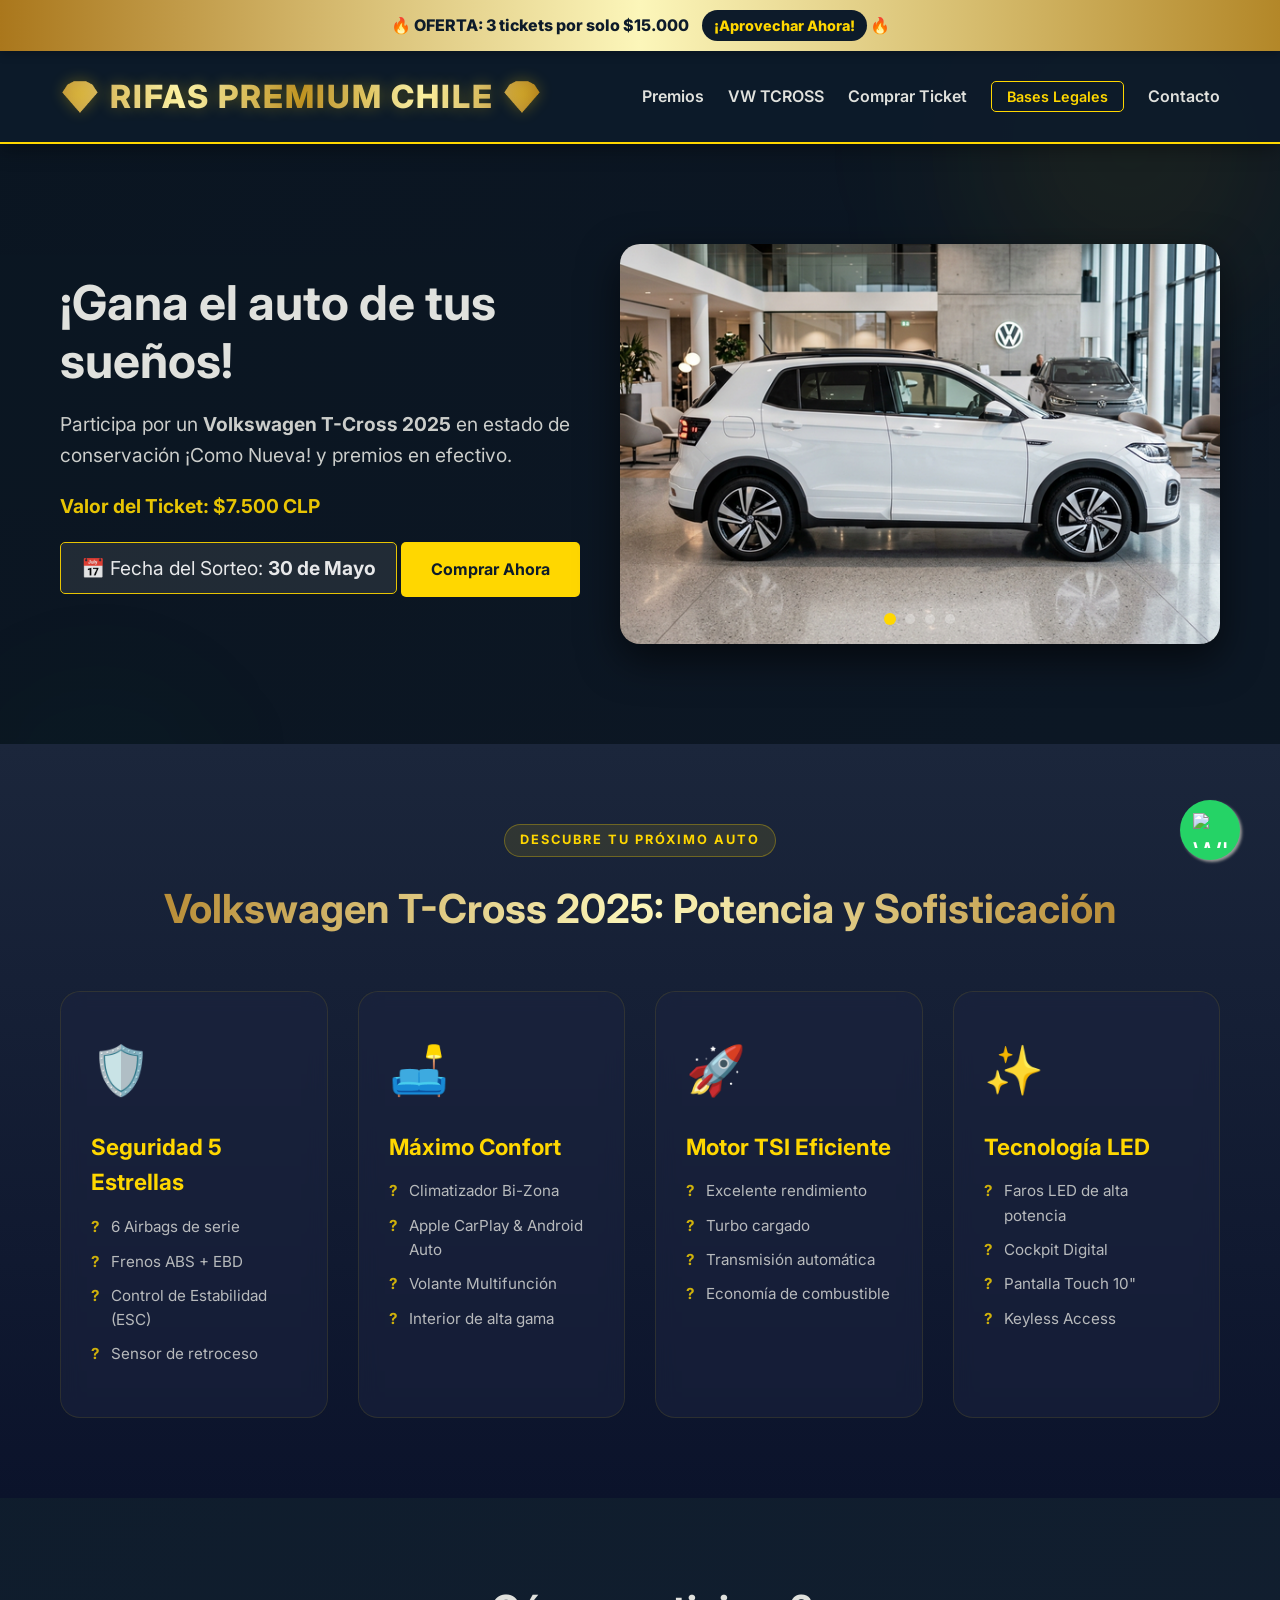
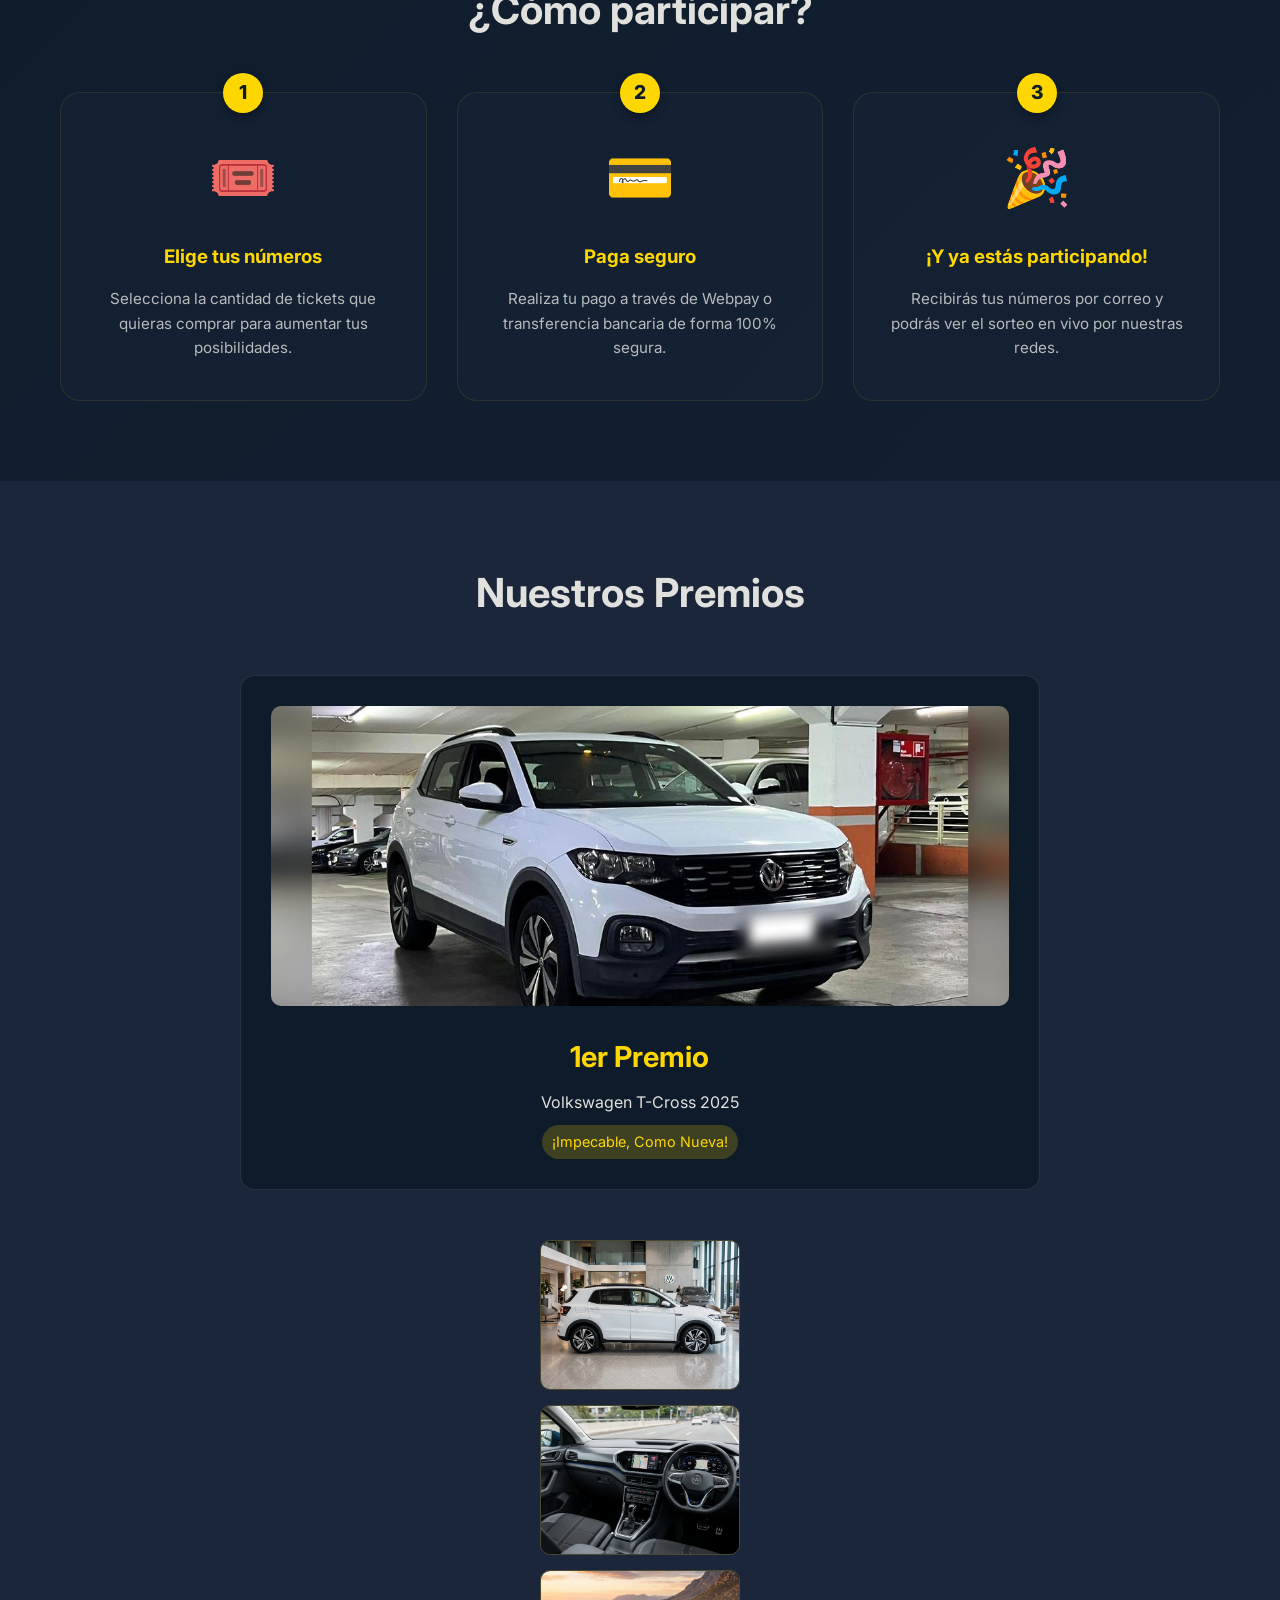
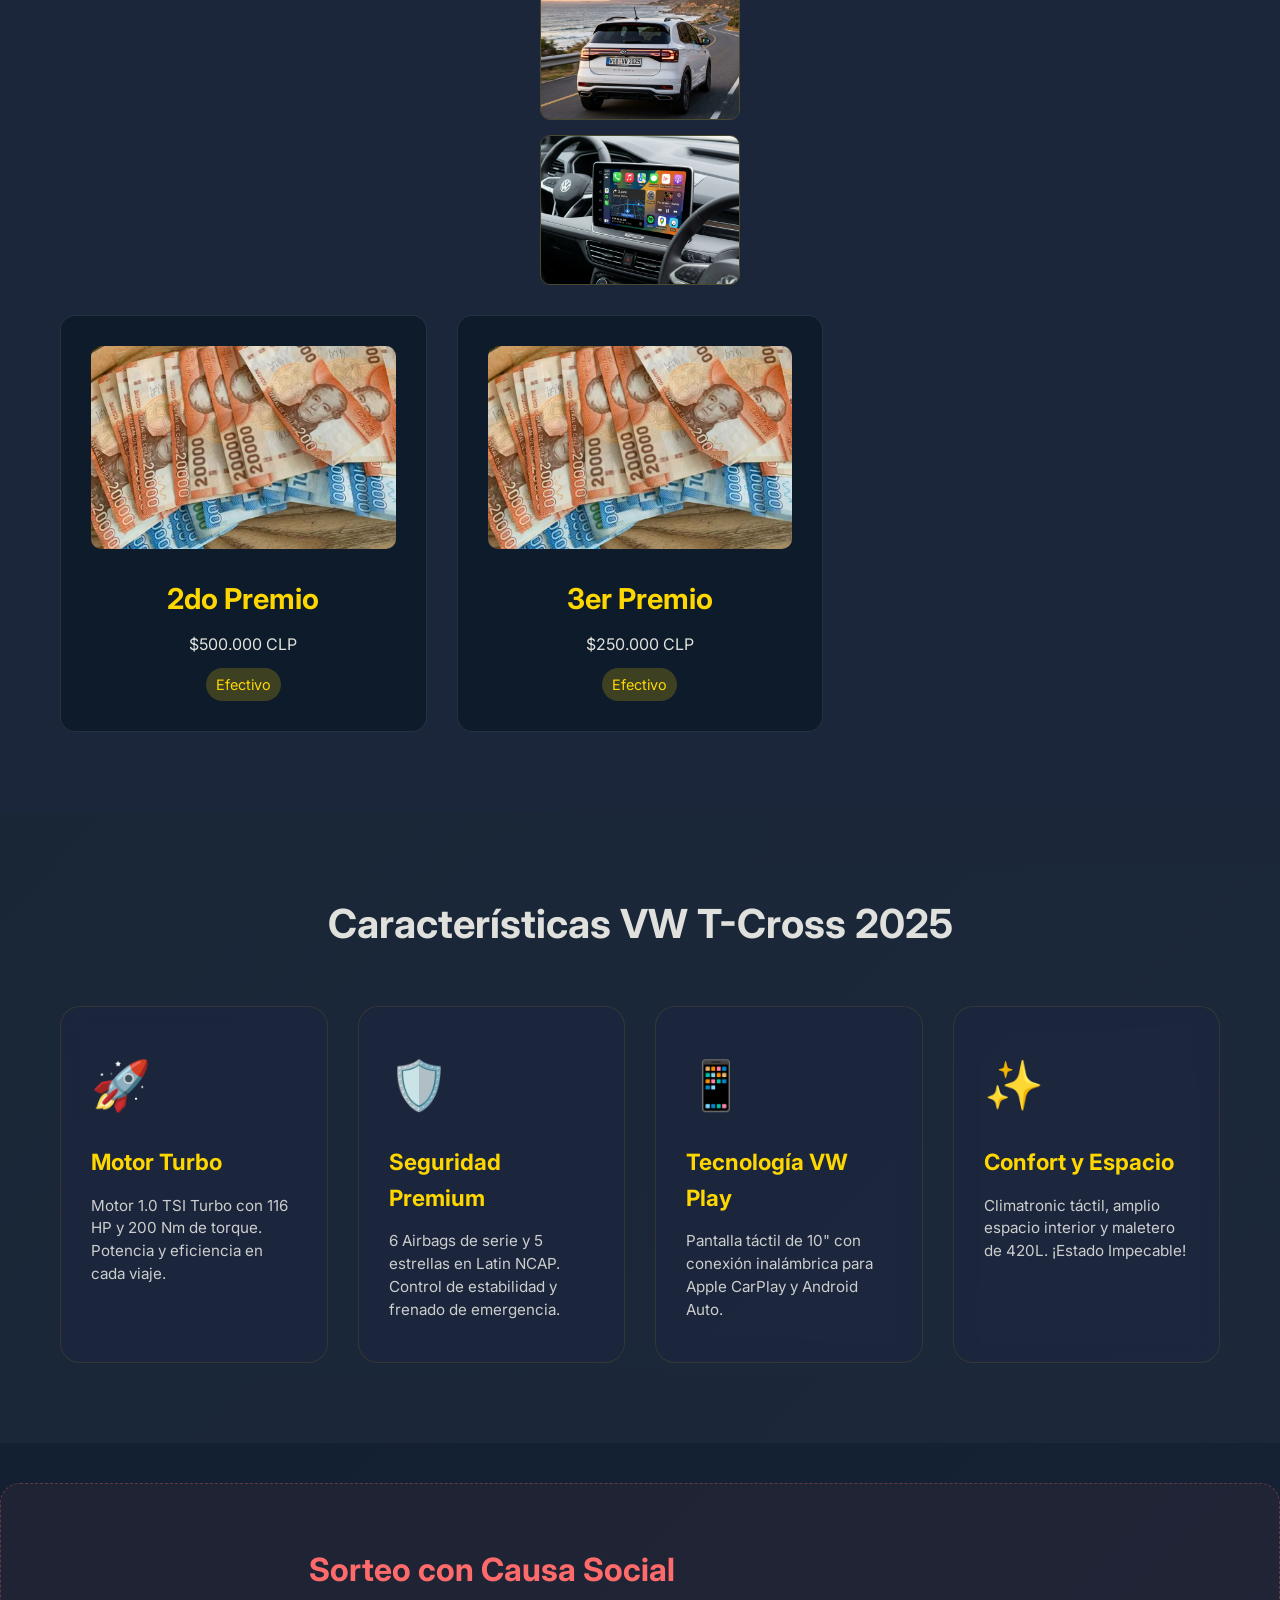
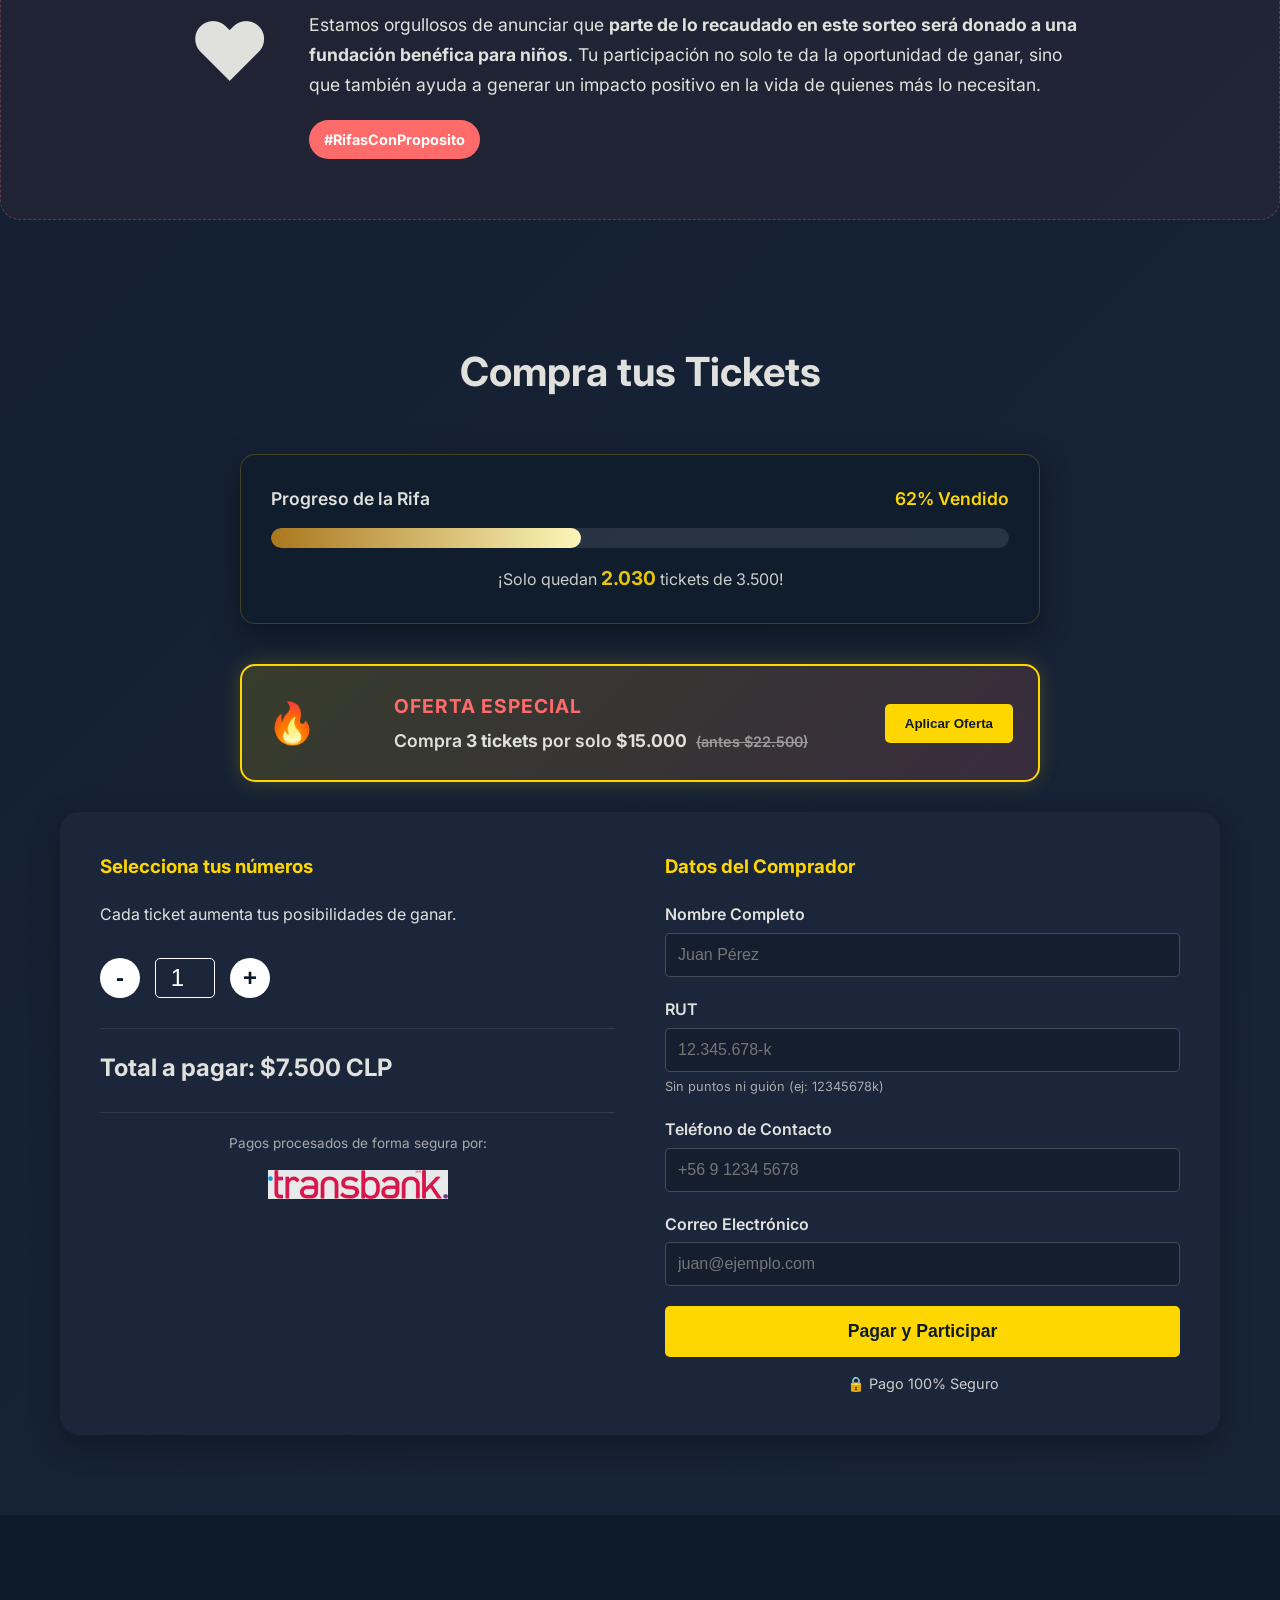
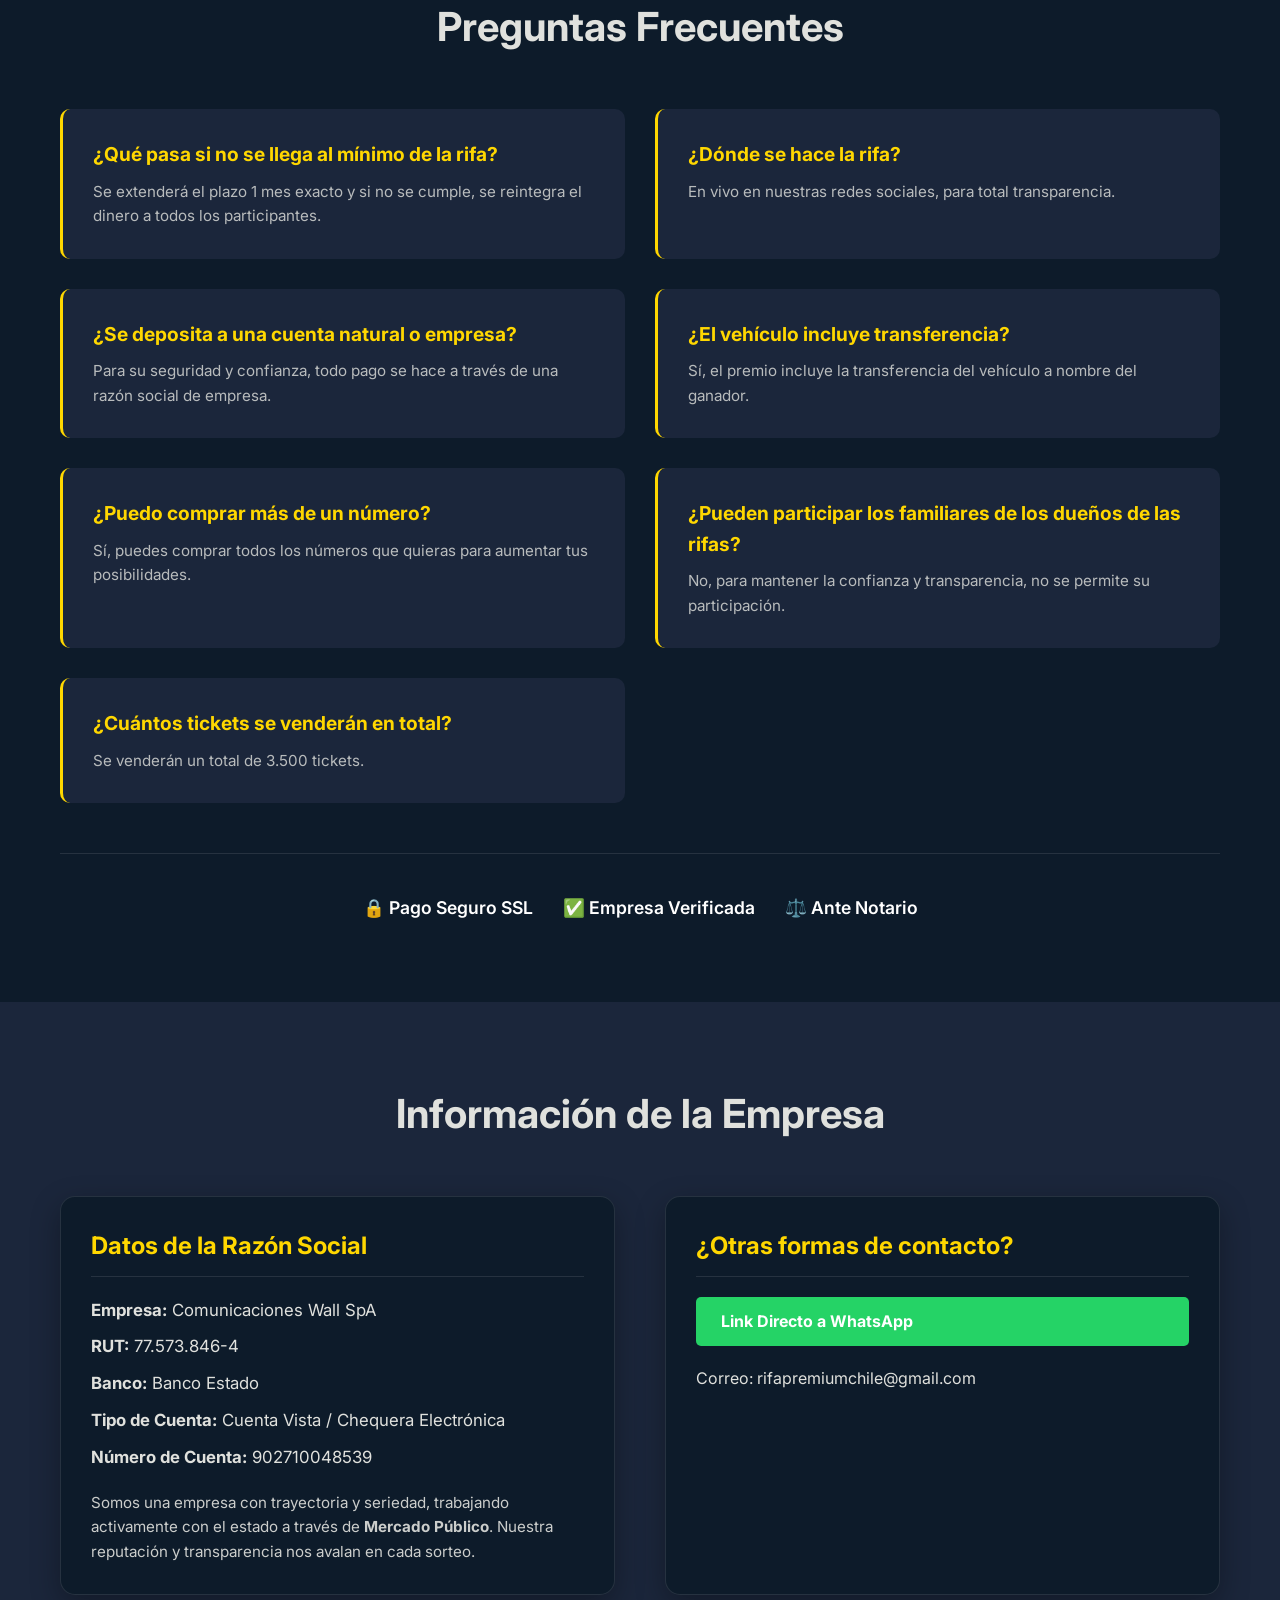
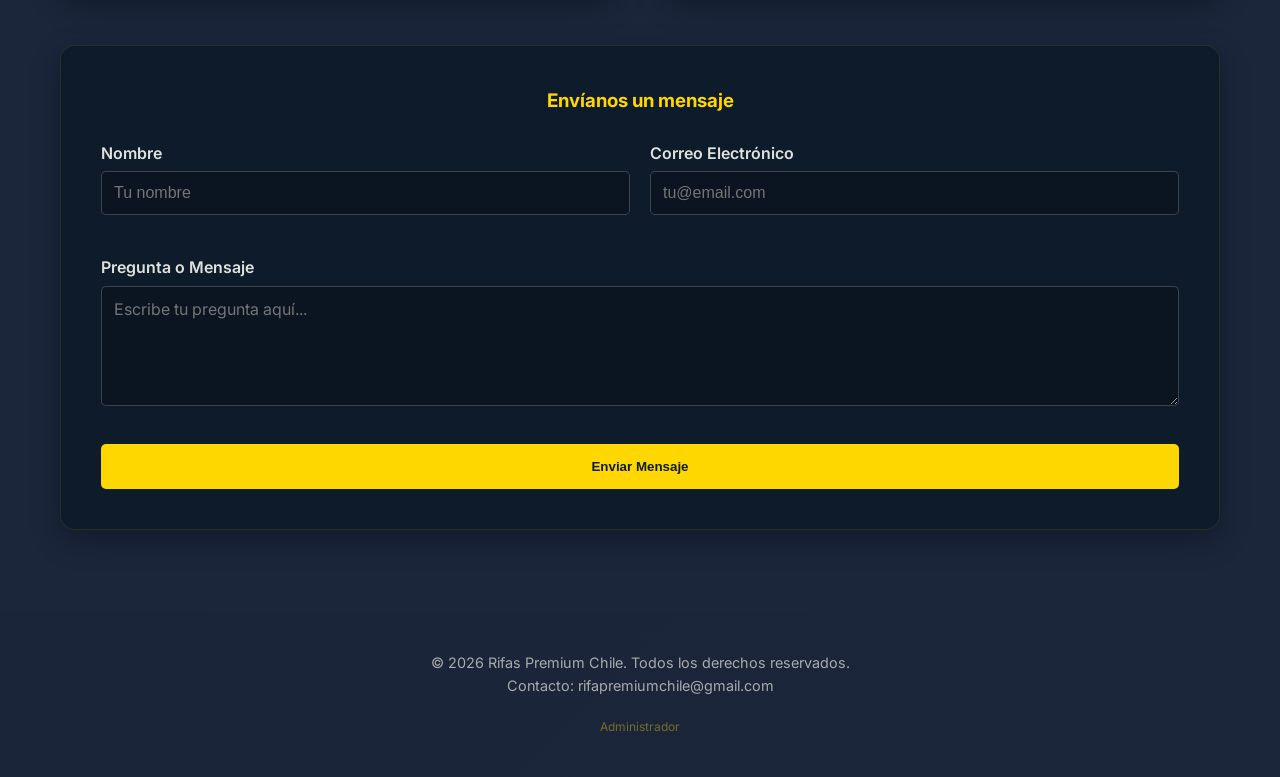
==== index.html @ efb30ccd "Initial commit: Raffle Site implementation" ====
<!DOCTYPE html>
<html lang="es">

<head>
    <meta charset="UTF-8">
    <meta name="viewport" content="width=device-width, initial-scale=1.0">
    <title>Gran Rifa de Lujo - Gana un VW T-Cross 2025</title>
    <link rel="stylesheet" href="styles.css?v=5">
    <link href="https://fonts.googleapis.com/css2?family=Inter:wght@400;600;700&display=swap" rel="stylesheet">
</head>

<body>
    <div class="top-promo-bar">
        <span>🔥 OFERTA: 3 tickets por solo $15.000 <a href="#comprar">¡Aprovechar Ahora!</a> 🔥</span>
    </div>

    <header>
        <div class="container">
            <h1 class="premium-title">💎 RIFAS PREMIUM CHILE 💎</h1>
            <nav>
                <a href="#premios">Premios</a>
                <a href="#tcross-detalle">VW TCROSS</a>
                <a href="#comprar">Comprar Ticket</a>
                <a href="bases_legales.html" class="btn-outline-small" target="_blank">Bases Legales</a>
                <a href="#contacto">Contacto</a>
            </nav>
        </div>
    </header>

    <main>
        <section class="hero">
            <div class="container hero-content">
                <div class="hero-text">
                    <h2>¡Gana el auto de tus sueños!</h2>
                    <p>Participa por un <strong>Volkswagen T-Cross 2025</strong> en estado de conservación ¡Como Nueva!
                        y premios en efectivo.
                    </p>
                    <p class="price-tag">Valor del Ticket: $7.500 CLP</p>
                    <p class="draw-date">📅 Fecha del Sorteo: <strong>30 de Mayo</strong></p>
                    <a href="#comprar" class="btn-primary">Comprar Ahora</a>
                </div>
                <div class="hero-slider">
                    <div class="slider-container" id="hero-slider-content">
                        <img src="images/tcross_side.jpg" alt="VW T-Cross Side" class="slide active">
                        <img src="images/tcross_interior.jpg" alt="VW T-Cross Interior" class="slide">
                        <img src="images/tcross_back.jpg" alt="VW T-Cross Rear" class="slide">
                        <img src="images/tcross_tech.jpg" alt="VW T-Cross Tech" class="slide">
                    </div>
                    <div class="slider-dots" id="slider-dots">
                        <span class="dot active"></span>
                        <span class="dot"></span>
                        <span class="dot"></span>
                        <span class="dot"></span>
                    </div>
                </div>
            </div>
        </section>

        <section id="tcross-detalle" class="tcross-detailed-features">
            <div class="container">
                <div class="section-badge">DESCUBRE TU PRÓXIMO AUTO</div>
                <h2>Volkswagen T-Cross 2025: Potencia y Sofisticación</h2>
                <div class="features-detailed-grid">
                    <div class="feature-detail-card">
                        <div class="card-icon">🛡️</div>
                        <h3>Seguridad 5 Estrellas</h3>
                        <ul>
                            <li>6 Airbags de serie</li>
                            <li>Frenos ABS + EBD</li>
                            <li>Control de Estabilidad (ESC)</li>
                            <li>Sensor de retroceso</li>
                        </ul>
                    </div>
                    <div class="feature-detail-card">
                        <div class="card-icon">🛋️</div>
                        <h3>Máximo Confort</h3>
                        <ul>
                            <li>Climatizador Bi-Zona</li>
                            <li>Apple CarPlay & Android Auto</li>
                            <li>Volante Multifunción</li>
                            <li>Interior de alta gama</li>
                        </ul>
                    </div>
                    <div class="feature-detail-card">
                        <div class="card-icon">🚀</div>
                        <h3>Motor TSI Eficiente</h3>
                        <ul>
                            <li>Excelente rendimiento</li>
                            <li>Turbo cargado</li>
                            <li>Transmisión automática</li>
                            <li>Economía de combustible</li>
                        </ul>
                    </div>
                    <div class="feature-detail-card">
                        <div class="card-icon">✨</div>
                        <h3>Tecnología LED</h3>
                        <ul>
                            <li>Faros LED de alta potencia</li>
                            <li>Cockpit Digital</li>
                            <li>Pantalla Touch 10"</li>
                            <li>Keyless Access</li>
                        </ul>
                    </div>
                </div>
            </div>
        </section>

        <section id="como-funciona" class="how-it-works">
            <div class="container">
                <h2>¿Cómo participar?</h2>
                <div class="steps-grid">
                    <div class="step-card">
                        <div class="step-number">1</div>
                        <div class="step-icon">🎟️</div>
                        <h3>Elige tus números</h3>
                        <p>Selecciona la cantidad de tickets que quieras comprar para aumentar tus posibilidades.</p>
                    </div>
                    <div class="step-card">
                        <div class="step-number">2</div>
                        <div class="step-icon">💳</div>
                        <h3>Paga seguro</h3>
                        <p>Realiza tu pago a través de Webpay o transferencia bancaria de forma 100% segura.</p>
                    </div>
                    <div class="step-card">
                        <div class="step-number">3</div>
                        <div class="step-icon">🎉</div>
                        <h3>¡Y ya estás participando!</h3>
                        <p>Recibirás tus números por correo y podrás ver el sorteo en vivo por nuestras redes.</p>
                    </div>
                </div>
            </div>
        </section>

        <section id="premios" class="prizes">
            <div class="container">
                <h2>Nuestros Premios</h2>
                <div class="prizes-grid">
                    <div class="prize-card main-prize">
                        <img src="images/premio_principal.jpg" alt="Primer Premio VW T-Cross">
                        <h3>1er Premio</h3>
                        <p>Volkswagen T-Cross 2025</p>
                        <span class="badge">¡Impecable, Como Nueva!</span>
                    </div>
                    <div class="prize-gallery-container main-prize">
                        <div class="prize-gallery">
                            <img src="images/tcross_side.jpg" alt="VW T-Cross Lateral">
                            <img src="images/tcross_interior.jpg" alt="VW T-Cross Interior">
                            <img src="images/tcross_back.jpg" alt="VW T-Cross Trasera">
                            <img src="images/tcross_tech.jpg" alt="VW T-Cross Tecnología">
                        </div>
                    </div>
                    <div class="prize-card">
                        <img src="images/plata.jpg" alt="Segundo Premio Dinero">
                        <h3>2do Premio</h3>
                        <p>$500.000 CLP</p>
                        <span class="badge">Efectivo</span>
                    </div>
                    <div class="prize-card">
                        <img src="images/plata.jpg" alt="Tercer Premio Dinero">
                        <h3>3er Premio</h3>
                        <p>$250.000 CLP</p>
                        <span class="badge">Efectivo</span>
                    </div>
                </div>
            </div>
        </section>

        <section id="caracteristicas" class="features-details">
            <div class="container">
                <h2>Características VW T-Cross 2025</h2>
                <div class="features-detailed-grid">
                    <div class="feature-detail-card">
                        <span class="feature-icon">🚀</span>
                        <h3>Motor Turbo</h3>
                        <p>Motor 1.0 TSI Turbo con 116 HP y 200 Nm de torque. Potencia y eficiencia en cada viaje.</p>
                    </div>
                    <div class="feature-detail-card">
                        <span class="feature-icon">🛡️</span>
                        <h3>Seguridad Premium</h3>
                        <p>6 Airbags de serie y 5 estrellas en Latin NCAP. Control de estabilidad y frenado de
                            emergencia.</p>
                    </div>
                    <div class="feature-detail-card">
                        <span class="feature-icon">📱</span>
                        <h3>Tecnología VW Play</h3>
                        <p>Pantalla táctil de 10" con conexión inalámbrica para Apple CarPlay y Android Auto.</p>
                    </div>
                    <div class="feature-detail-card">
                        <span class="feature-icon">✨</span>
                        <h3>Confort y Espacio</h3>
                        <p>Climatronic táctil, amplio espacio interior y maletero de 420L. ¡Estado Impecable!</p>
                    </div>
                </div>
            </div>
        </section>

        <section id="ayuda-social" class="charity-section">
            <div class="container">
                <div class="charity-flex">
                    <div class="charity-icon">❤️</div>
                    <div class="charity-content">
                        <h2>Sorteo con Causa Social</h2>
                        <p>Estamos orgullosos de anunciar que <strong>parte de lo recaudado en este sorteo será donado a
                                una fundación benéfica para niños</strong>. Tu participación no solo te da la
                            oportunidad de ganar, sino que también ayuda a generar un impacto positivo en la vida de
                            quienes más lo necesitan.</p>
                        <span class="charity-badge">#RifasConProposito</span>
                    </div>
                </div>
            </div>
        </section>

        <section id="comprar" class="purchase-section">
            <div class="container">
                <h2>Compra tus Tickets</h2>
                <div class="tickets-progress-container">
                    <div class="progress-info">
                        <span>Progreso de la Rifa</span>
                        <span id="tickets-percent">62% Vendido</span>
                    </div>
                    <div class="progress-bar-bg">
                        <div id="progress-bar-fill" class="progress-bar-fill" style="width: 42%;"></div>
                    </div>
                    <p class="tickets-remaining">¡Solo quedan <strong>2.030</strong> tickets de 3.500!</p>
                </div>

                <div class="promo-banner">
                    <span class="promo-icon">🔥</span>
                    <div class="promo-text">
                        <h3>OFERTA ESPECIAL</h3>
                        <p>Compra <strong>3 tickets</strong> por solo <strong>$15.000</strong> <span class="old-price"> (antes $22.500)</span></p>
                    </div>
                    <button class="btn-promo-apply" id="apply-promo">Aplicar Oferta</button>
                </div>

                <div class="purchase-grid">
                    <div class="ticket-selector">
                        <h3>Selecciona tus números</h3>
                        <p>Cada ticket aumenta tus posibilidades de ganar.</p>
                        <div class="ticket-controls">
                            <button id="decrease-tickets">-</button>
                            <input type="number" id="ticket-quantity" value="1" min="1" readonly>
                            <button id="increase-tickets">+</button>
                        </div>
                        <div class="total-price">
                            Total a pagar: <span id="total-amount">$7.500</span> CLP
                        </div>
                        <div class="payment-trust-badges">
                            <p>Pagos procesados de forma segura por:</p>
                            <div class="payment-logos">
                                <img src="images/transbank.png" alt="Transbank Webpay" class="trust-logo" style="height: auto; width: 180px; max-width: 100%;">
                            </div>
                        </div>
                    </div>

                    <form id="checkout-form" class="checkout-form">
                        <h3>Datos del Comprador</h3>
                        <div class="form-group">
                            <label for="name">Nombre Completo</label>
                            <input type="text" id="name" name="name" required placeholder="Juan Pérez">
                        </div>
                        <div class="form-group">
                            <label for="rut">RUT</label>
                            <input type="text" id="rut" name="rut" required placeholder="12.345.678-k">
                            <small>Sin puntos ni guión (ej: 12345678k)</small>
                        </div>
                        <div class="form-group">
                            <label for="phone">Teléfono de Contacto</label>
                            <input type="tel" id="phone" name="phone" required placeholder="+56 9 1234 5678">
                        </div>
                        <div class="form-group">
                            <label for="email">Correo Electrónico</label>
                            <input type="email" id="email" name="email" required placeholder="juan@ejemplo.com">
                        </div>
                        <button type="submit" class="btn-checkout">Pagar y Participar</button>
                        <p class="security-note">🔒 Pago 100% Seguro</p>
                    </form>
                </div>
            </div>
        </section>
    </main>

    <section id="faq" class="faq-section">
        <div class="container">
            <h2>Preguntas Frecuentes</h2>
            <div class="faq-grid">
                <div class="faq-item">
                    <h3>¿Qué pasa si no se llega al mínimo de la rifa?</h3>
                    <p>Se extenderá el plazo 1 mes exacto y si no se cumple, se reintegra el dinero a todos los
                        participantes.</p>
                </div>
                <div class="faq-item">
                    <h3>¿Dónde se hace la rifa?</h3>
                    <p>En vivo en nuestras redes sociales, para total transparencia.</p>
                </div>
                <div class="faq-item">
                    <h3>¿Se deposita a una cuenta natural o empresa?</h3>
                    <p>Para su seguridad y confianza, todo pago se hace a través de una razón social de empresa.</p>
                </div>
                <div class="faq-item">
                    <h3>¿El vehículo incluye transferencia?</h3>
                    <p>Sí, el premio incluye la transferencia del vehículo a nombre del ganador.</p>
                </div>
                <div class="faq-item">
                    <h3>¿Puedo comprar más de un número?</h3>
                    <p>Sí, puedes comprar todos los números que quieras para aumentar tus posibilidades.</p>
                </div>
                <div class="faq-item">
                    <h3>¿Pueden participar los familiares de los dueños de las rifas?</h3>
                    <p>No, para mantener la confianza y transparencia, no se permite su participación.</p>
                </div>
                <div class="faq-item">
                    <h3>¿Cuántos tickets se venderán en total?</h3>
                    <p>Se venderán un total de 3.500 tickets.</p>
                </div>
            </div>
            <div class="trust-badges">
                <div class="badge-item">🔒 Pago Seguro SSL</div>
                <div class="badge-item">✅ Empresa Verificada</div>
                <div class="badge-item">⚖️ Ante Notario</div>
            </div>
        </div>
    </section>

    <section id="empresa" class="company-section">
        <div class="container">
            <h2>Información de la Empresa</h2>
            <div class="company-grid">
                <div class="company-info">
                    <h3>Datos de la Razón Social</h3>
                    <ul>
                        <li><strong>Empresa:</strong> Comunicaciones Wall SpA</li>
                        <li><strong>RUT:</strong> 77.573.846-4</li>
                        <li><strong>Banco:</strong> Banco Estado</li>
                        <li><strong>Tipo de Cuenta:</strong> Cuenta Vista / Chequera Electrónica</li>
                        <li><strong>Número de Cuenta:</strong> 902710048539</li>
                    </ul>
                    <p class="history-text">
                        Somos una empresa con trayectoria y seriedad, trabajando activamente con el estado a través de
                        <strong>Mercado Público</strong>. Nuestra reputación y transparencia nos avalan en cada sorteo.
                    </p>
                </div>
                <div class="contact-actions">
                    <h3>¿Otras formas de contacto?</h3>
                    <a href="https://wa.me/56900000000" class="btn-whatsapp" target="_blank" style="margin-bottom: 20px; display: block;">Link Directo a WhatsApp</a>
                    <p>Correo: rifapremiumchile@gmail.com</p>
                </div>
            </div>

            <div class="contact-form-container">
                <h3>Envíanos un mensaje</h3>
                <form id="contact-us-form">
                    <div class="form-row">
                        <div class="form-group">
                            <label for="contact-name">Nombre</label>
                            <input type="text" id="contact-name" name="name" required placeholder="Tu nombre">
                        </div>
                        <div class="form-group">
                            <label for="contact-email">Correo Electrónico</label>
                            <input type="email" id="contact-email" name="email" required placeholder="tu@email.com">
                        </div>
                    </div>
                    <div class="form-group">
                        <label for="contact-message">Pregunta o Mensaje</label>
                        <textarea id="contact-message" name="message" required
                            placeholder="Escribe tu pregunta aquí..."></textarea>
                    </div>
                    <button type="submit" class="btn-primary">Enviar Mensaje</button>
                </form>
            </div>
        </div>
    </section>

    <footer id="contacto">
        <div class="container">
            <p>&copy; 2026 Rifas Premium Chile. Todos los derechos reservados.</p>
            <p>Contacto: rifapremiumchile@gmail.com</p>
            <a href="admin.html" class="admin-access-link">Administrador</a>
        </div>
    </footer>

    <a href="https://wa.me/56900000000" class="float-whatsapp" target="_blank">
        <img src="https://upload.wikimedia.org/wikipedia/commons/6/6b/WhatsApp.svg" alt="WhatsApp">
    </a>

    <script src="script.js"></script>
</body>

</html>
---- styles.css ----
:root {
    --primary-color: #0d1b2a;
    /* Deep Blue */
    --secondary-color: #1b263b;
    /* Lighter Blue */
    --accent-color: #e0b1cb;
    /* Soft Purple/Pinkish for contrast, maybe change to Gold */
    --gold: #ffd700;
    --text-light: #e0e1dd;
    --text-dark: #333;
    --white: #ffffff;
    --bg-dark: #0d1b2a;
    --card-bg: #1b263b;
}

* {
    box-sizing: border-box;
    margin: 0;
    padding: 0;
}

body {
    font-family: 'Inter', sans-serif;
    color: var(--text-light);
    /* Ultra Dynamic Animated Gradient - Gold & Navy */
    background: linear-gradient(-45deg, #0d1b2a, #1b263b, #b38728, #1b263b, #0d1b2a);
    background-size: 400% 400%;
    animation: gradientBG 6s ease infinite;
    line-height: 1.6;
    position: relative;
    overflow-x: hidden;
    min-height: 100vh;
}

@keyframes gradientBG {
    0% {
        background-position: 0% 50%;
    }

    50% {
        background-position: 100% 50%;
    }

    100% {
        background-position: 0% 50%;
    }
}

/* Decorative background elements */
body::before,
body::after {
    content: "";
    position: fixed;
    width: 500px;
    height: 500px;
    border-radius: 50%;
    background: radial-gradient(circle, rgba(255, 215, 0, 0.15) 0%, transparent 70%);
    filter: blur(80px);
    z-index: -1;
    pointer-events: none;
    opacity: 0.8;
}

body::before {
    top: -100px;
    right: -100px;
    animation: float1 20s infinite alternate ease-in-out;
}

body::after {
    bottom: -100px;
    left: -100px;
    width: 400px;
    height: 400px;
    background: radial-gradient(circle, rgba(32, 186, 90, 0.05) 0%, transparent 70%);
    animation: float2 25s infinite alternate ease-in-out;
}

@keyframes float1 {
    from {
        transform: translate(0, 0) scale(1);
    }

    to {
        transform: translate(-100px, 100px) scale(1.2);
    }
}

@keyframes float2 {
    from {
        transform: translate(0, 0) rotate(0deg);
    }

    to {
        transform: translate(100px, -100px) rotate(360deg);
    }
}

a {
    text-decoration: none;
    color: inherit;
}

.container {
    max-width: 1200px;
    margin: 0 auto;
    padding: 0 20px;
}

/* Header */
header {
    background-color: rgba(13, 27, 42, 0.95);
    padding: 20px 0;
    position: sticky;
    top: 0;
    z-index: 1000;
    border-bottom: 2px solid var(--gold);
    /* More prominent border */
    box-shadow: 0 4px 20px rgba(0, 0, 0, 0.4);
}

header .container {
    display: flex;
    justify-content: space-between;
    align-items: center;
}

header h1.premium-title {
    font-size: 2rem;
    font-weight: 800;
    text-transform: uppercase;
    letter-spacing: 2px;
    background: linear-gradient(to right, #bf953f, #fcf6ba, #b38728, #fbf5b7, #aa771c);
    -webkit-background-clip: text;
    background-clip: text;
    color: transparent;
    animation: shine 3s linear infinite;
    text-shadow: 0px 0px 15px rgba(255, 215, 0, 0.3);
    position: relative;
    display: inline-block;
}

@keyframes shine {
    0% {
        background-position: 0% 50%;
    }

    100% {
        background-position: 200% 50%;
    }
}

nav a {
    margin-left: 20px;
    font-weight: 600;
    transition: all 0.3s;
    position: relative;
}

nav a:hover {
    color: var(--gold);
    text-shadow: 0 0 10px rgba(255, 215, 0, 0.5);
}

/* Hero Section */
.hero {
    padding: 100px 0;
    /* More padding */
    /* Remove background here to let body background show or use a transparent overlay */
    background: rgba(0, 0, 0, 0.2);
    display: flex;
    align-items: center;
}

.hero-content {
    display: flex;
    align-items: center;
    justify-content: space-between;
    gap: 40px;
}

.hero-text {
    flex: 1;
}

.hero-text h2 {
    font-size: 3rem;
    margin-bottom: 20px;
    line-height: 1.2;
}

.hero-text p {
    font-size: 1.2rem;
    margin-bottom: 20px;
    opacity: 0.9;
}

.price-tag {
    font-size: 1.5rem;
    color: var(--gold);
    font-weight: 700;
    margin-bottom: 30px;
}

.btn-primary {
    display: inline-block;
    padding: 15px 30px;
    background-color: var(--gold);
    color: var(--primary-color);
    font-weight: 700;
    border-radius: 5px;
    transition: transform 0.2s, box-shadow 0.2s;
}

.btn-primary:hover {
    transform: translateY(-2px);
    box-shadow: 0 5px 15px rgba(255, 215, 0, 0.4);
}

.hero-image {
    flex: 1;
}

.hero-image img {
    width: 100%;
    max-width: 600px;
    border-radius: 10px;
    box-shadow: 0 20px 40px rgba(0, 0, 0, 0.5);
}

/* Prizes Section */
.prizes {
    padding: 80px 0;
    background-color: var(--secondary-color);
}

.prizes h2 {
    text-align: center;
    margin-bottom: 50px;
    font-size: 2.5rem;
}

.prizes-grid {
    display: grid;
    grid-template-columns: repeat(auto-fit, minmax(300px, 1fr));
    gap: 30px;
    justify-items: center;
}

.prize-card {
    background-color: var(--primary-color);
    padding: 30px;
    border-radius: 15px;
    text-align: center;
    transition: transform 0.3s;
    border: 1px solid rgba(255, 255, 255, 0.1);
    position: relative;
    overflow: hidden;
    width: 100%;
}

.prize-card:hover {
    transform: translateY(-10px);
    border-color: var(--gold);
}

.main-prize {
    grid-column: 1 / -1;
    max-width: 800px;
}

.main-prize img {
    max-height: 300px;
    object-fit: cover;
}

.prize-card img {
    width: 100%;
    margin-bottom: 20px;
    border-radius: 10px;
}

.prize-card h3 {
    color: var(--gold);
    margin-bottom: 10px;
    font-size: 1.8rem;
}

.badge {
    display: inline-block;
    background-color: rgba(255, 215, 0, 0.2);
    color: var(--gold);
    padding: 5px 10px;
    border-radius: 20px;
    font-size: 0.9rem;
    margin-top: 10px;
}

/* Purchase Section */
.purchase-section {
    padding: 80px 0;
}

.purchase-section h2 {
    text-align: center;
    margin-bottom: 50px;
    font-size: 2.5rem;
}

.purchase-grid {
    display: grid;
    grid-template-columns: 1fr 1fr;
    gap: 50px;
    background-color: var(--card-bg);
    padding: 40px;
    border-radius: 20px;
    box-shadow: 0 10px 30px rgba(0, 0, 0, 0.3);
}

.ticket-selector h3,
.checkout-form h3 {
    margin-bottom: 20px;
    color: var(--gold);
}

.ticket-controls {
    display: flex;
    align-items: center;
    gap: 15px;
    margin: 30px 0;
}

.ticket-controls button {
    width: 40px;
    height: 40px;
    background-color: var(--white);
    color: var(--primary-color);
    border: none;
    border-radius: 50%;
    font-size: 1.5rem;
    cursor: pointer;
    font-weight: bold;
    transition: background 0.2s;
}

.ticket-controls button:hover {
    background-color: var(--gold);
}

.ticket-controls input {
    width: 60px;
    text-align: center;
    font-size: 1.5rem;
    background: transparent;
    border: 1px solid var(--white);
    color: var(--white);
    border-radius: 5px;
    padding: 5px;
}

.total-price {
    font-size: 1.5rem;
    font-weight: bold;
    padding-top: 20px;
    border-top: 1px solid rgba(255, 255, 255, 0.1);
}

/* Form */
.form-group {
    margin-bottom: 20px;
}

.form-group label {
    display: block;
    margin-bottom: 5px;
    font-weight: 600;
}

.form-group input {
    width: 100%;
    padding: 12px;
    border-radius: 5px;
    border: 1px solid rgba(255, 255, 255, 0.2);
    background-color: rgba(0, 0, 0, 0.2);
    color: var(--white);
    font-size: 1rem;
}

.form-group small {
    display: block;
    margin-top: 5px;
    color: #aaa;
    font-size: 0.8rem;
}

.btn-checkout {
    width: 100%;
    padding: 15px;
    background-color: var(--gold);
    color: var(--primary-color);
    font-weight: 700;
    border: none;
    border-radius: 5px;
    font-size: 1.1rem;
    cursor: pointer;
    transition: background 0.2s;
}

.btn-checkout:hover {
    background-color: #e6c200;
}

.security-note {
    text-align: center;
    margin-top: 15px;
    font-size: 0.9rem;
    color: #ccc;
}

/* FAQ Section */
.faq-section {
    padding: 80px 0;
    background-color: var(--primary-color);
}

.faq-section h2 {
    text-align: center;
    margin-bottom: 50px;
    font-size: 2.5rem;
}

.faq-grid {
    display: grid;
    grid-template-columns: repeat(auto-fit, minmax(400px, 1fr));
    gap: 30px;
    margin-bottom: 50px;
}

.faq-item {
    background-color: var(--card-bg);
    padding: 30px;
    border-radius: 10px;
    border-left: 3px solid var(--gold);
}

.faq-item h3 {
    color: var(--gold);
    margin-bottom: 10px;
    font-size: 1.2rem;
}

.faq-item p {
    font-size: 0.95rem;
    opacity: 0.8;
}

.trust-badges {
    display: flex;
    justify-content: center;
    gap: 30px;
    flex-wrap: wrap;
    margin-top: 40px;
    padding-top: 40px;
    border-top: 1px solid rgba(255, 255, 255, 0.1);
}

.badge-item {
    font-size: 1.1rem;
    font-weight: 600;
    color: var(--white);
    display: flex;
    align-items: center;
    gap: 10px;
}

/* Company Section */
.company-section {
    padding: 80px 0;
    background-color: var(--secondary-color);
    color: var(--text-light);
}

.company-section h2 {
    text-align: center;
    margin-bottom: 50px;
    font-size: 2.5rem;
}

.company-grid {
    display: flex;
    flex-wrap: wrap;
    justify-content: center;
    gap: 50px;
}

.company-info,
.contact-actions {
    background-color: var(--primary-color);
    padding: 30px;
    border-radius: 15px;
    flex: 1;
    min-width: 300px;
    border: 1px solid rgba(255, 255, 255, 0.1);
    box-shadow: 0 10px 30px rgba(0, 0, 0, 0.3);
}

.company-info h3,
.contact-actions h3 {
    color: var(--gold);
    margin-bottom: 20px;
    font-size: 1.5rem;
    border-bottom: 1px solid rgba(255, 255, 255, 0.1);
    padding-bottom: 10px;
}

.company-info ul {
    list-style: none;
    margin-bottom: 20px;
}

.company-info li {
    margin-bottom: 10px;
    font-size: 1.05rem;
}

.history-text {
    font-size: 0.95rem;
    opacity: 0.9;
    line-height: 1.6;
}

.btn-whatsapp {
    display: inline-block;
    background-color: #25D366;
    color: var(--white);
    padding: 12px 25px;
    border-radius: 5px;
    font-weight: bold;
    margin-bottom: 15px;
    transition: background 0.2s;
}

.btn-whatsapp:hover {
    background-color: #20BA5A;
}

/* Floating WhatsApp */
.float-whatsapp {
    position: fixed;
    width: 60px;
    height: 60px;
    bottom: 40px;
    right: 40px;
    background-color: #25d366;
    color: #FFF;
    border-radius: 50px;
    text-align: center;
    font-size: 30px;
    box-shadow: 2px 2px 3px #999;
    z-index: 1000;
    display: flex;
    align-items: center;
    justify-content: center;
    transition: transform 0.3s;
}

.float-whatsapp:hover {
    transform: scale(1.1);
}

.float-whatsapp img {
    width: 35px;
    height: 35px;
}

/* Draw Date in Hero */
.draw-date {
    font-size: 1.2rem;
    color: var(--white);
    background-color: rgba(255, 255, 255, 0.1);
    padding: 10px 20px;
    border-radius: 5px;
    display: inline-block;
    margin-bottom: 25px;
    border: 1px solid var(--gold);
}

/* Footer */
footer {
    padding: 40px 0;
    text-align: center;
    border-top: 1px solid var(--secondary-color);
    font-size: 0.9rem;
    color: #aaa;
}

/* Features Details Section */
.features-details {
    padding: 80px 0;
    background-color: rgba(255, 255, 255, 0.03);
}

.features-details h2 {
    text-align: center;
    margin-bottom: 50px;
    font-size: 2.5rem;
}

.features-detailed-grid {
    display: grid;
    grid-template-columns: repeat(auto-fit, minmax(250px, 1fr));
    gap: 30px;
}

.feature-detail-card {
    background: rgba(27, 38, 59, 0.6);
    backdrop-filter: blur(10px);
    padding: 30px;
    border-radius: 15px;
    border: 1px solid rgba(255, 215, 0, 0.1);
    text-align: center;
    transition: transform 0.3s, border-color 0.3s;
}

.feature-detail-card:hover {
    transform: translateY(-5px);
    border-color: var(--gold);
}

.feature-icon {
    font-size: 3rem;
    display: block;
    margin-bottom: 20px;
}

.feature-detail-card h3 {
    color: var(--gold);
    margin-bottom: 15px;
    font-size: 1.4rem;
}

.feature-detail-card p {
    font-size: 0.95rem;
    opacity: 0.9;
    line-height: 1.5;
}

/* Contact Form Styles */
.contact-form-container {
    margin-top: 50px;
    background-color: var(--primary-color);
    padding: 40px;
    border-radius: 15px;
    border: 1px solid rgba(255, 215, 0, 0.1);
    box-shadow: 0 10px 30px rgba(0, 0, 0, 0.3);
}

.contact-form-container h3 {
    color: var(--gold);
    margin-bottom: 25px;
    text-align: center;
}

.form-row {
    display: grid;
    grid-template-columns: 1fr 1fr;
    gap: 20px;
    margin-bottom: 20px;
}

#contact-us-form textarea {
    width: 100%;
    padding: 12px;
    border-radius: 5px;
    border: 1px solid rgba(255, 255, 255, 0.2);
    background-color: rgba(0, 0, 0, 0.2);
    color: var(--white);
    font-size: 1rem;
    min-height: 120px;
    resize: vertical;
    font-family: inherit;
}

#contact-us-form .btn-primary {
    width: 100%;
    margin-top: 10px;
    cursor: pointer;
    border: none;
}

/* Charity Section */
.charity-section {
    padding: 60px 0;
    margin: 40px 0;
    background: rgba(255, 107, 107, 0.05);
    border: 1px dashed rgba(255, 107, 107, 0.3);
    border-radius: 20px;
}

.charity-flex {
    display: flex;
    align-items: center;
    justify-content: center;
    gap: 40px;
    text-align: left;
    max-width: 900px;
    margin: 0 auto;
}

.charity-icon {
    font-size: 5rem;
    animation: pulseHeart 2s infinite;
}

@keyframes pulseHeart {
    0% {
        transform: scale(1);
    }

    50% {
        transform: scale(1.1);
    }

    100% {
        transform: scale(1);
    }
}

.charity-content h2 {
    font-size: 2rem;
    margin-bottom: 15px;
    color: #ff6b6b;
}

.charity-content p {
    font-size: 1.1rem;
    line-height: 1.7;
    margin-bottom: 20px;
}

.charity-badge {
    display: inline-block;
    background: #ff6b6b;
    color: white;
    padding: 8px 15px;
    border-radius: 50px;
    font-weight: bold;
    font-size: 0.9rem;
}

/* Payment Logos */
.payment-trust-badges {
    margin-top: 25px;
    padding-top: 20px;
    border-top: 1px solid rgba(255, 255, 255, 0.1);
    text-align: center;
}

.payment-trust-badges p {
    font-size: 0.85rem;
    opacity: 0.7;
    margin-bottom: 15px;
}

.payment-logos {
    display: flex;
    justify-content: center;
    gap: 20px;
    align-items: center;
}

.trust-logo {
    height: 35px;
    width: auto;
    opacity: 0.9;
    transition: transform 0.3s;
}

.trust-logo:hover {
    transform: scale(1.1);
    opacity: 1;
}

/* Small Outline Button for Nav */
.btn-outline-small {
    padding: 6px 15px;
    border: 1px solid var(--gold);
    color: var(--gold) !important;
    border-radius: 5px;
    font-size: 0.9rem;
    text-decoration: none;
    transition: background 0.3s, color 0.3s;
}

.btn-outline-small:hover {
    background: var(--gold);
    color: var(--primary-color) !important;
}

/* Responsive */
@media (max-width: 768px) {
    .charity-flex {
        flex-direction: column;
        text-align: center;
    }

    .form-row {
        grid-template-columns: 1fr;
    }

    .hero-content {
        flex-direction: column-reverse;
        text-align: center;
    }

    .purchase-grid {
        grid-template-columns: 1fr;
    }

    .hero-text h2 {
        font-size: 2rem;
    }
}
/* How It Works Section */
.how-it-works {
    padding: 80px 0;
    text-align: center;
}

.how-it-works h2 {
    margin-bottom: 50px;
    font-size: 2.5rem;
}

.steps-grid {
    display: grid;
    grid-template-columns: repeat(auto-fit, minmax(280px, 1fr));
    gap: 30px;
}

.step-card {
    background: rgba(27, 38, 59, 0.4);
    padding: 40px 30px;
    border-radius: 20px;
    border: 1px solid rgba(255, 215, 0, 0.1);
    position: relative;
    transition: transform 0.3s;
}

.step-card:hover {
    transform: translateY(-10px);
    border-color: var(--gold);
}

.step-number {
    position: absolute;
    top: -20px;
    left: 50%;
    transform: translateX(-50%);
    width: 40px;
    height: 40px;
    background: var(--gold);
    color: var(--primary-color);
    border-radius: 50%;
    display: flex;
    align-items: center;
    justify-content: center;
    font-weight: 800;
    font-size: 1.2rem;
    box-shadow: 0 4px 10px rgba(0, 0, 0, 0.3);
}

.step-icon {
    font-size: 3.5rem;
    margin-bottom: 20px;
}

.step-card h3 {
    margin-bottom: 15px;
    color: var(--gold);
}

.step-card p {
    font-size: 0.95rem;
    opacity: 0.8;
}

/* Tickets Progress Bar */
.tickets-progress-container {
    max-width: 800px;
    margin: 0 auto 40px auto;
    background: rgba(13, 27, 42, 0.6);
    padding: 30px;
    border-radius: 15px;
    border: 1px solid rgba(255, 215, 0, 0.2);
    box-shadow: 0 10px 30px rgba(0, 0, 0, 0.4);
}

.progress-info {
    display: flex;
    justify-content: space-between;
    margin-bottom: 15px;
    font-weight: 600;
    font-size: 1.1rem;
}

#tickets-percent {
    color: var(--gold);
}

.progress-bar-bg {
    height: 20px;
    background: rgba(255, 255, 255, 0.1);
    border-radius: 10px;
    overflow: hidden;
    margin-bottom: 15px;
}

.progress-bar-fill {
    height: 100%;
    background: linear-gradient(90deg, #aa771c, #fcf6ba, #b38728);
    background-size: 200% 100%;
    animation: shine-bar 3s linear infinite;
    border-radius: 10px;
    transition: width 1s ease-in-out;
}

@keyframes shine-bar {
    0% { background-position: 200% 0; }
    100% { background-position: -200% 0; }
}

.tickets-remaining {
    text-align: center;
    font-size: 1rem;
    opacity: 0.9;
}

.tickets-remaining strong {
    color: var(--gold);
    font-size: 1.2rem;
}

/* Prize Gallery */
.prize-gallery-container {
    grid-column: 1 / -1;
    margin-top: 20px;
}

.prize-gallery {
    display: grid;
    grid-template-columns: repeat(auto-fit, minmax(200px, 1fr));
    gap: 15px;
}

.prize-gallery img {
    width: 100%;
    height: 150px;
    object-fit: cover;
    border-radius: 10px;
    border: 1px solid rgba(255, 215, 0, 0.2);
    transition: transform 0.3s, border-color 0.3s;
    cursor: pointer;
}

.prize-gallery img:hover {
    transform: scale(1.05);
    border-color: var(--gold);
    box-shadow: 0 5px 15px rgba(0, 0, 0, 0.4);
}

/* Mobile Overrides (Appended) */
@media (max-width: 768px) {
    .container { padding: 0 15px; }
    header { padding: 10px 0; }
    header h1.premium-title { font-size: 1.4rem; letter-spacing: 1px; }
    nav { display: flex; flex-wrap: wrap; justify-content: center; gap: 8px; margin-top: 10px; }
    nav a { margin: 0 5px; font-size: 0.8rem; }
    .hero { padding: 30px 0; }
    .hero-content { flex-direction: column-reverse; text-align: center; gap: 15px; }
    .hero-text h2 { font-size: 1.8rem; line-height: 1.2; }
    .hero-text p { font-size: 0.95rem; }
    .prizes-grid, .steps-grid, .features-detailed-grid, .faq-grid { grid-template-columns: 1fr; gap: 15px; }
    .purchase-grid { grid-template-columns: 1fr; padding: 15px; gap: 20px; }
    .tickets-progress-container { padding: 15px; margin-bottom: 20px; }
    .progress-info { font-size: 0.9rem; }
    .charity-flex { flex-direction: column; text-align: center; gap: 15px; }
    .charity-icon { font-size: 3rem; }
    .charity-content h2 { font-size: 1.4rem; }
    .prize-gallery { grid-template-columns: repeat(2, 1fr); gap: 10px; }
    .prize-gallery img { height: 120px; }
    /* Confirmation Page */
    .confirmation-container { margin: 20px 10px !important; padding: 15px !important; }
    .confirmation-container h1 { font-size: 1.6rem !important; }
    .file-input-wrapper { padding: 15px !important; }
}

/* Promotion Banner */
.promo-banner {
    max-width: 800px;
    margin: 0 auto 30px auto;
    background: linear-gradient(135deg, rgba(255, 215, 0, 0.15), rgba(255, 107, 107, 0.15));
    border: 2px solid var(--gold);
    padding: 25px;
    border-radius: 15px;
    display: flex;
    align-items: center;
    justify-content: space-between;
    gap: 20px;
    box-shadow: 0 0 20px rgba(255, 215, 0, 0.2);
    animation: pulse-promo 2s infinite ease-in-out;
    position: relative;
    overflow: hidden;
}

@keyframes pulse-promo {
    0% { transform: scale(1); box-shadow: 0 0 20px rgba(255, 215, 0, 0.2); }
    50% { transform: scale(1.02); box-shadow: 0 0 30px rgba(255, 215, 0, 0.4); }
    100% { transform: scale(1); box-shadow: 0 0 20px rgba(255, 215, 0, 0.2); }
}

.promo-icon {
    font-size: 2.5rem;
}

.promo-text h3 {
    color: #ff6b6b;
    font-size: 1.2rem;
    margin-bottom: 5px;
    letter-spacing: 1px;
}

.promo-text p {
    font-size: 1.1rem;
    font-weight: 600;
}

.old-price {
    text-decoration: line-through;
    opacity: 0.6;
    font-size: 0.9rem;
    margin-left: 5px;
}

.btn-promo-apply {
    background: var(--gold);
    color: var(--primary-color);
    border: none;
    padding: 12px 20px;
    border-radius: 5px;
    font-weight: 800;
    cursor: pointer;
    transition: transform 0.2s;
    flex-shrink: 0;
}

.btn-promo-apply:hover {
    transform: scale(1.1);
    background: #e6c200;
}

/* Mobile adjustment for promo */
@media (max-width: 768px) {
    .promo-banner {
        flex-direction: column;
        text-align: center;
        padding: 20px;
    }
    .btn-promo-apply {
        width: 100%;
    }
}

/* Top Promo Bar */
.top-promo-bar {
    background: linear-gradient(90deg, #aa771c, #fcf6ba, #b38728, #fcf6ba, #aa771c);
    background-size: 200% auto;
    color: var(--primary-color);
    text-align: center;
    padding: 10px 0;
    font-weight: 800;
    font-size: 1rem;
    position: sticky;
    top: 0;
    z-index: 1100;
    box-shadow: 0 2px 10px rgba(0, 0, 0, 0.3);
    animation: shine-bar 3s linear infinite;
}

.top-promo-bar a {
    background: var(--primary-color);
    color: var(--gold);
    padding: 4px 12px;
    border-radius: 20px;
    margin-left: 10px;
    font-size: 0.9rem;
    transition: transform 0.2s;
    display: inline-block;
}

.top-promo-bar a:hover {
    transform: scale(1.1);
    box-shadow: 0 0 15px rgba(0, 0, 0, 0.5);
}

/* Adjust header sticky position */
header {
    top: 44px; /* Height of the promo bar */
}

/* Admin Access Link Area */
.admin-access-link {
    display: inline-block;
    margin-top: 20px;
    font-size: 0.75rem;
    opacity: 0.4;
    color: var(--gold);
    text-decoration: none;
    transition: opacity 0.3s;
}

.admin-access-link:hover {
    opacity: 1;
    text-decoration: underline;
}

/* Hero Slider */
.hero-slider {
    width: 100%;
    max-width: 600px;
    position: relative;
    overflow: hidden;
    border-radius: 20px;
    box-shadow: 0 15px 40px rgba(0, 0, 0, 0.6);
    background: #000;
}

.slider-container {
    display: flex;
    transition: transform 0.8s cubic-bezier(0.4, 0, 0.2, 1);
    height: 400px;
}

.slide {
    min-width: 100%;
    height: 100%;
    object-fit: cover;
    opacity: 0;
    transition: opacity 1s ease-in-out;
    position: absolute;
    top: 0;
    left: 0;
}

.slide.active {
    opacity: 1;
    position: relative;
}

.slider-dots {
    position: absolute;
    bottom: 20px;
    left: 50%;
    transform: translateX(-50%);
    display: flex;
    gap: 10px;
    z-index: 10;
}

.dot {
    width: 10px;
    height: 10px;
    background: rgba(255, 255, 255, 0.3);
    border-radius: 50%;
    cursor: pointer;
    transition: background 0.3s;
}

.dot.active {
    background: var(--gold);
    transform: scale(1.2);
}

/* T-Cross Detailed Features Section */
.tcross-detailed-features {
    padding: 80px 0;
    background: linear-gradient(180deg, var(--secondary-color), #0b132b);
    text-align: center;
}

.section-badge {
    display: inline-block;
    padding: 5px 15px;
    background: rgba(255, 215, 0, 0.1);
    color: var(--gold);
    border-radius: 20px;
    font-size: 0.8rem;
    font-weight: 700;
    letter-spacing: 2px;
    margin-bottom: 20px;
    border: 1px solid rgba(255, 215, 0, 0.3);
}

.tcross-detailed-features h2 {
    font-size: 2.5rem;
    margin-bottom: 50px;
    background: linear-gradient(to right, #aa771c, #fcf6ba, #aa771c);
    -webkit-background-clip: text;
    -webkit-text-fill-color: transparent;
}

.features-detailed-grid {
    display: grid;
    grid-template-columns: repeat(auto-fit, minmax(250px, 1fr));
    gap: 30px;
}

.feature-detail-card {
    background: rgba(28, 37, 65, 0.5);
    padding: 40px 30px;
    border-radius: 20px;
    border: 1px solid rgba(255, 215, 0, 0.1);
    transition: transform 0.3s, border-color 0.3s;
    text-align: left;
    backdrop-filter: blur(10px);
}

.feature-detail-card:hover {
    transform: translateY(-10px);
    border-color: var(--gold);
    box-shadow: 0 10px 30px rgba(0, 0, 0, 0.4);
}

.card-icon {
    font-size: 3rem;
    margin-bottom: 20px;
}

.feature-detail-card h3 {
    color: var(--gold);
    margin-bottom: 15px;
    font-size: 1.4rem;
}

.feature-detail-card ul {
    list-style: none;
    padding: 0;
}

.feature-detail-card ul li {
    margin-bottom: 10px;
    position: relative;
    padding-left: 20px;
    font-size: 0.95rem;
    opacity: 0.8;
}

.feature-detail-card ul li::before {
    content: '?';
    position: absolute;
    left: 0;
    color: var(--gold);
    font-weight: 700;
}

/* Mobile adjustment for slider height */
@media (max-width: 768px) {
    .slider-container { height: 250px; }
    .tcross-detailed-features h2 { font-size: 1.8rem; }
}
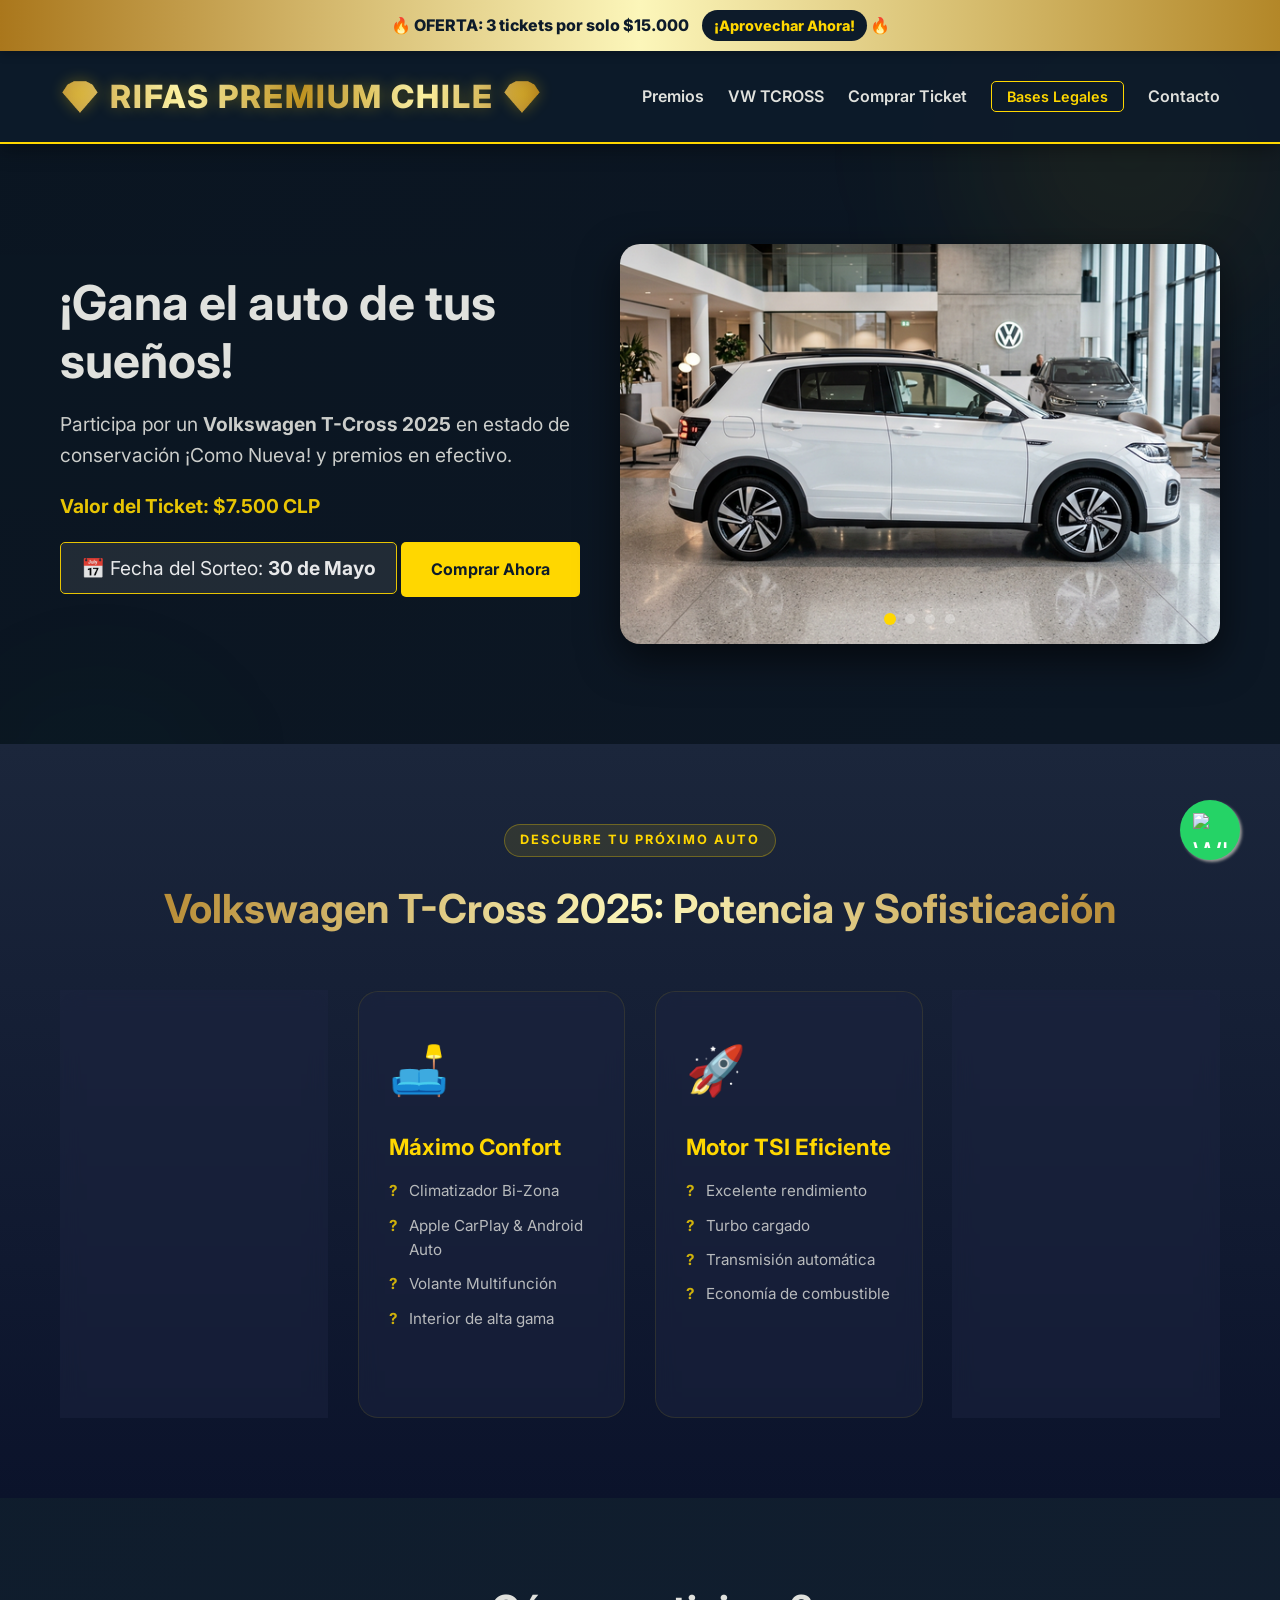
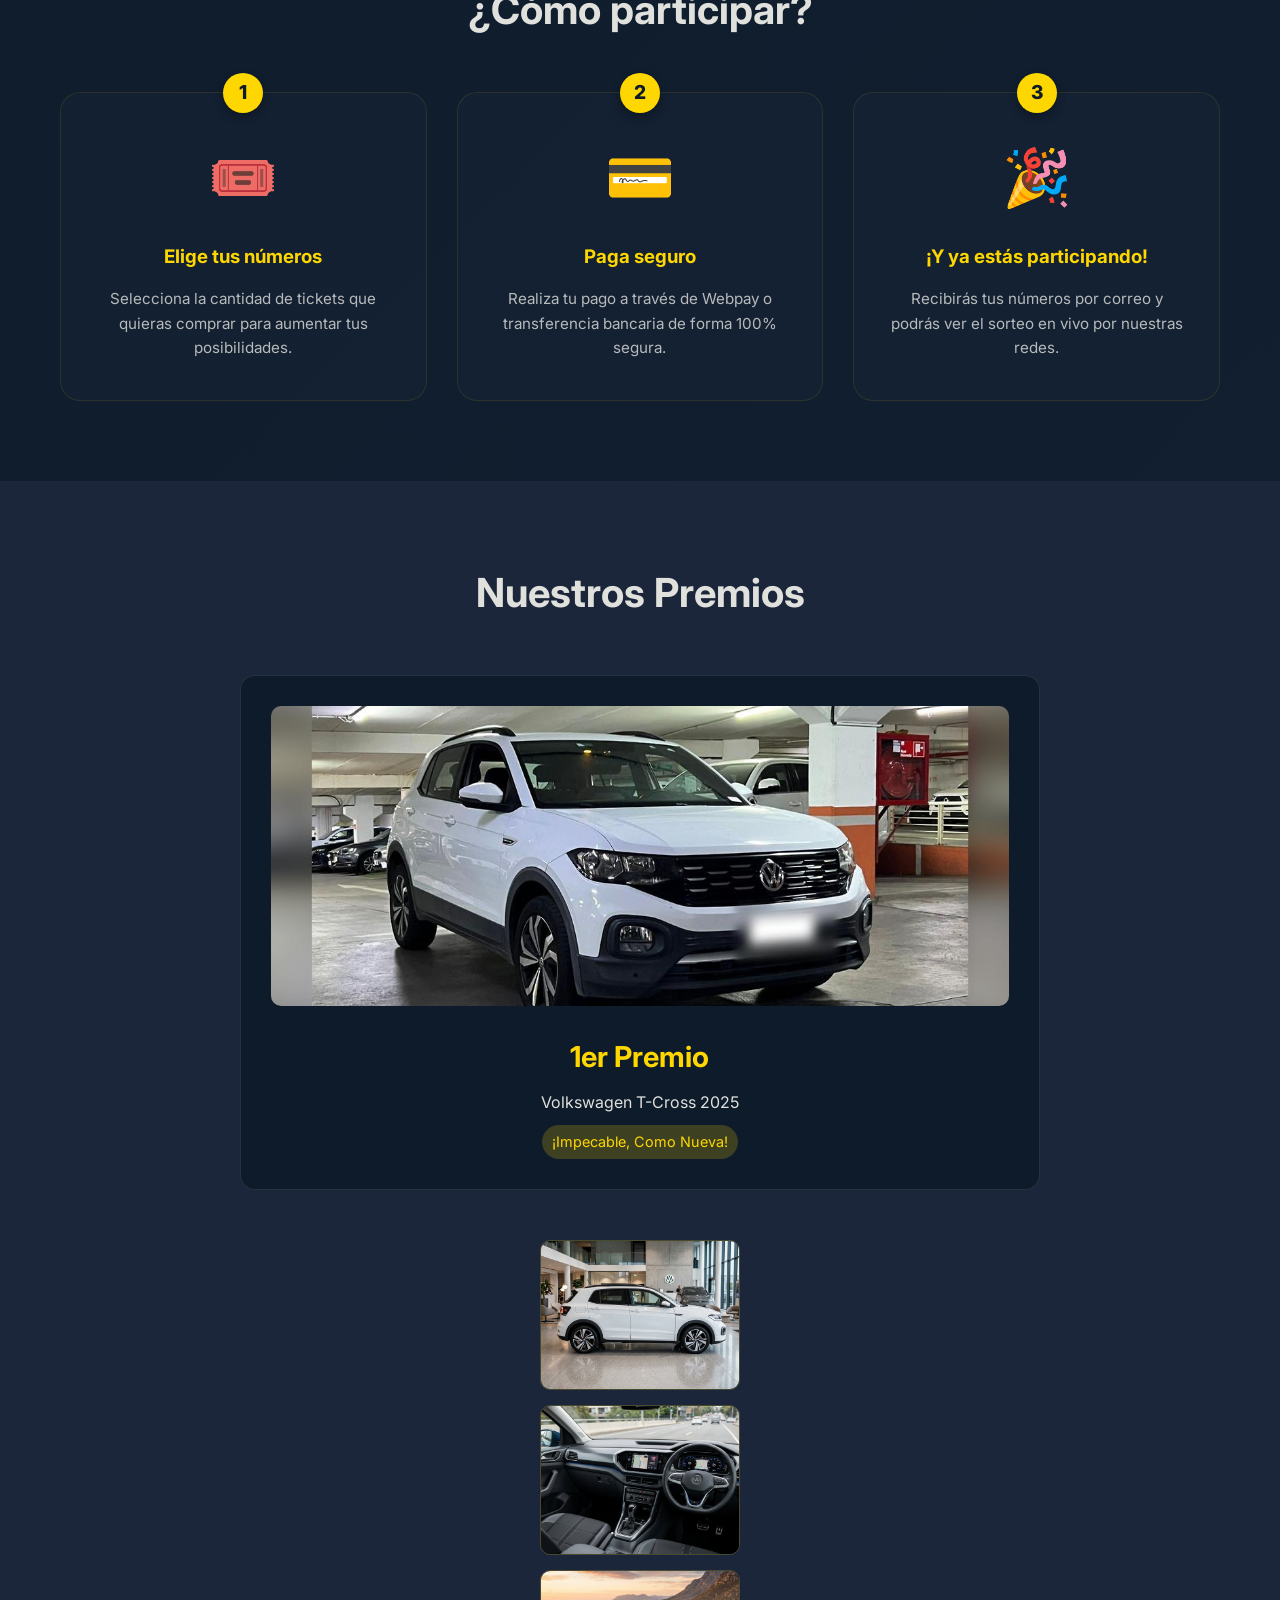
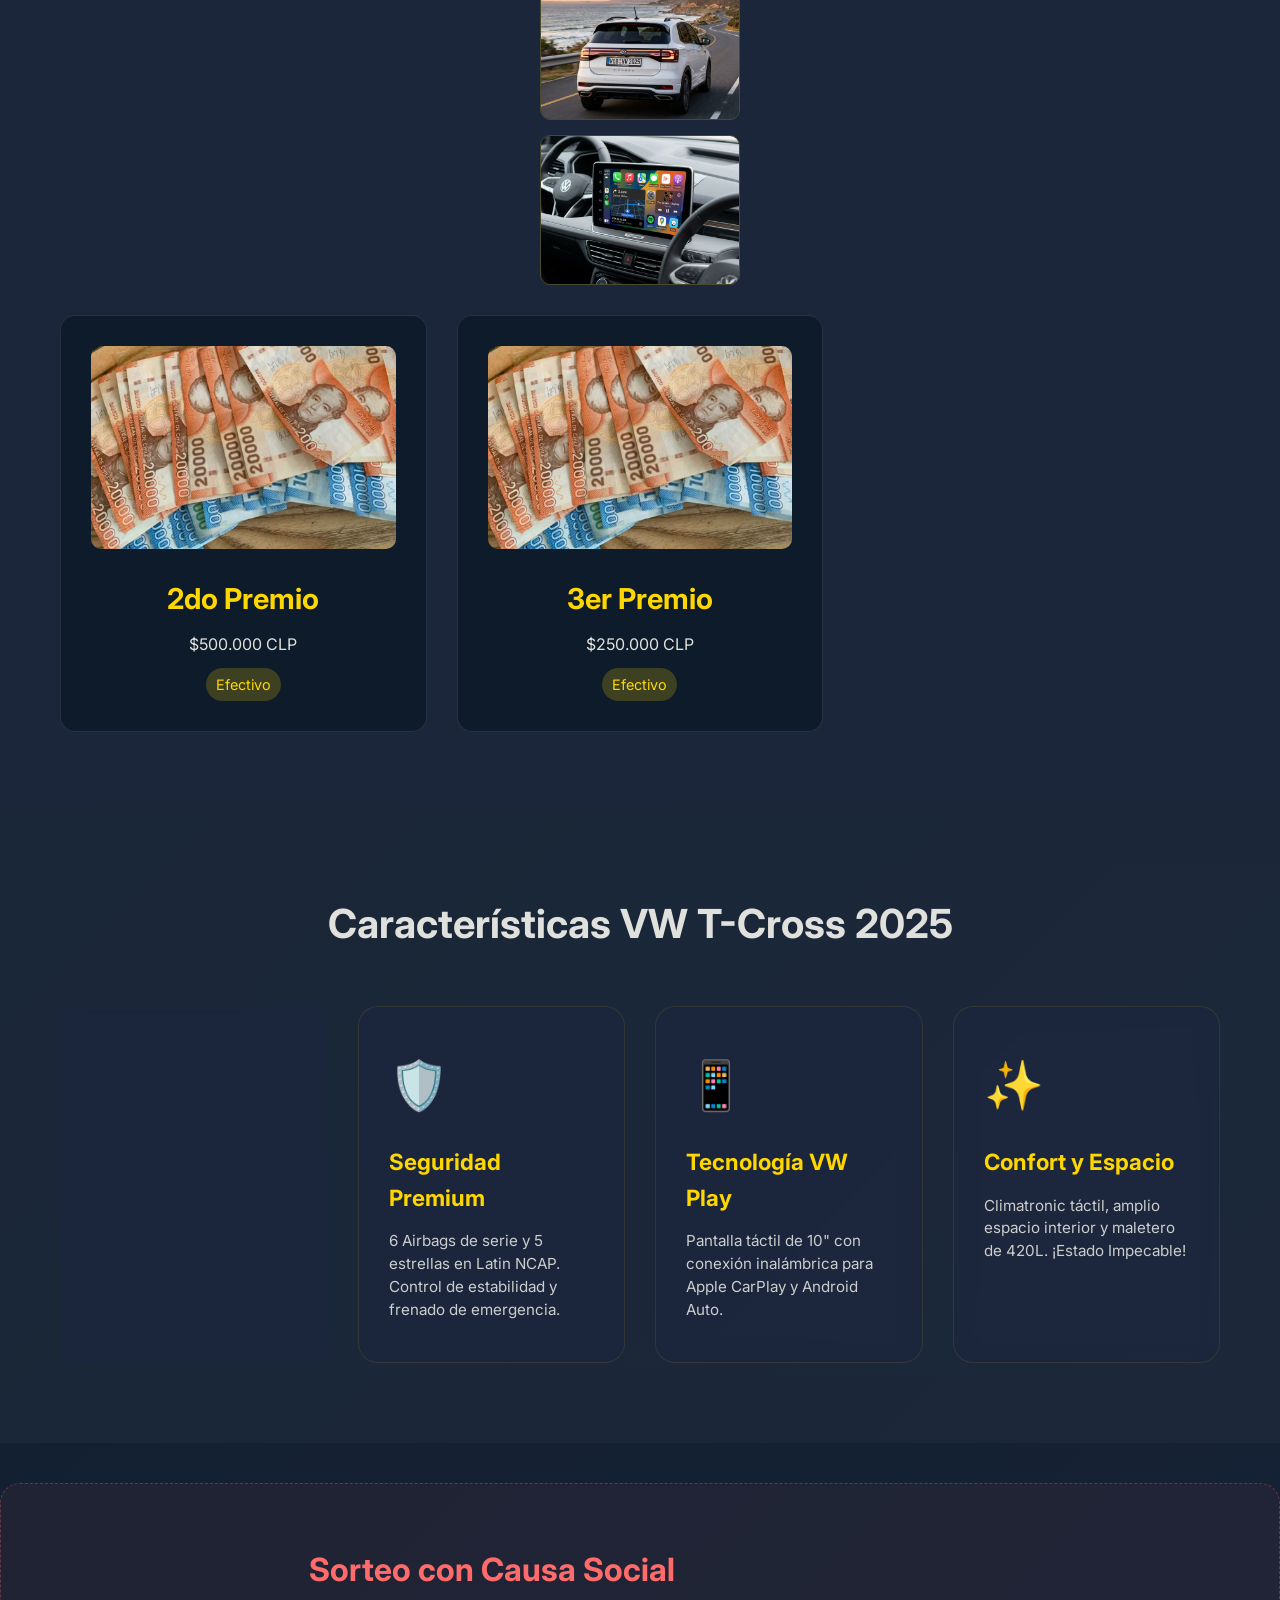
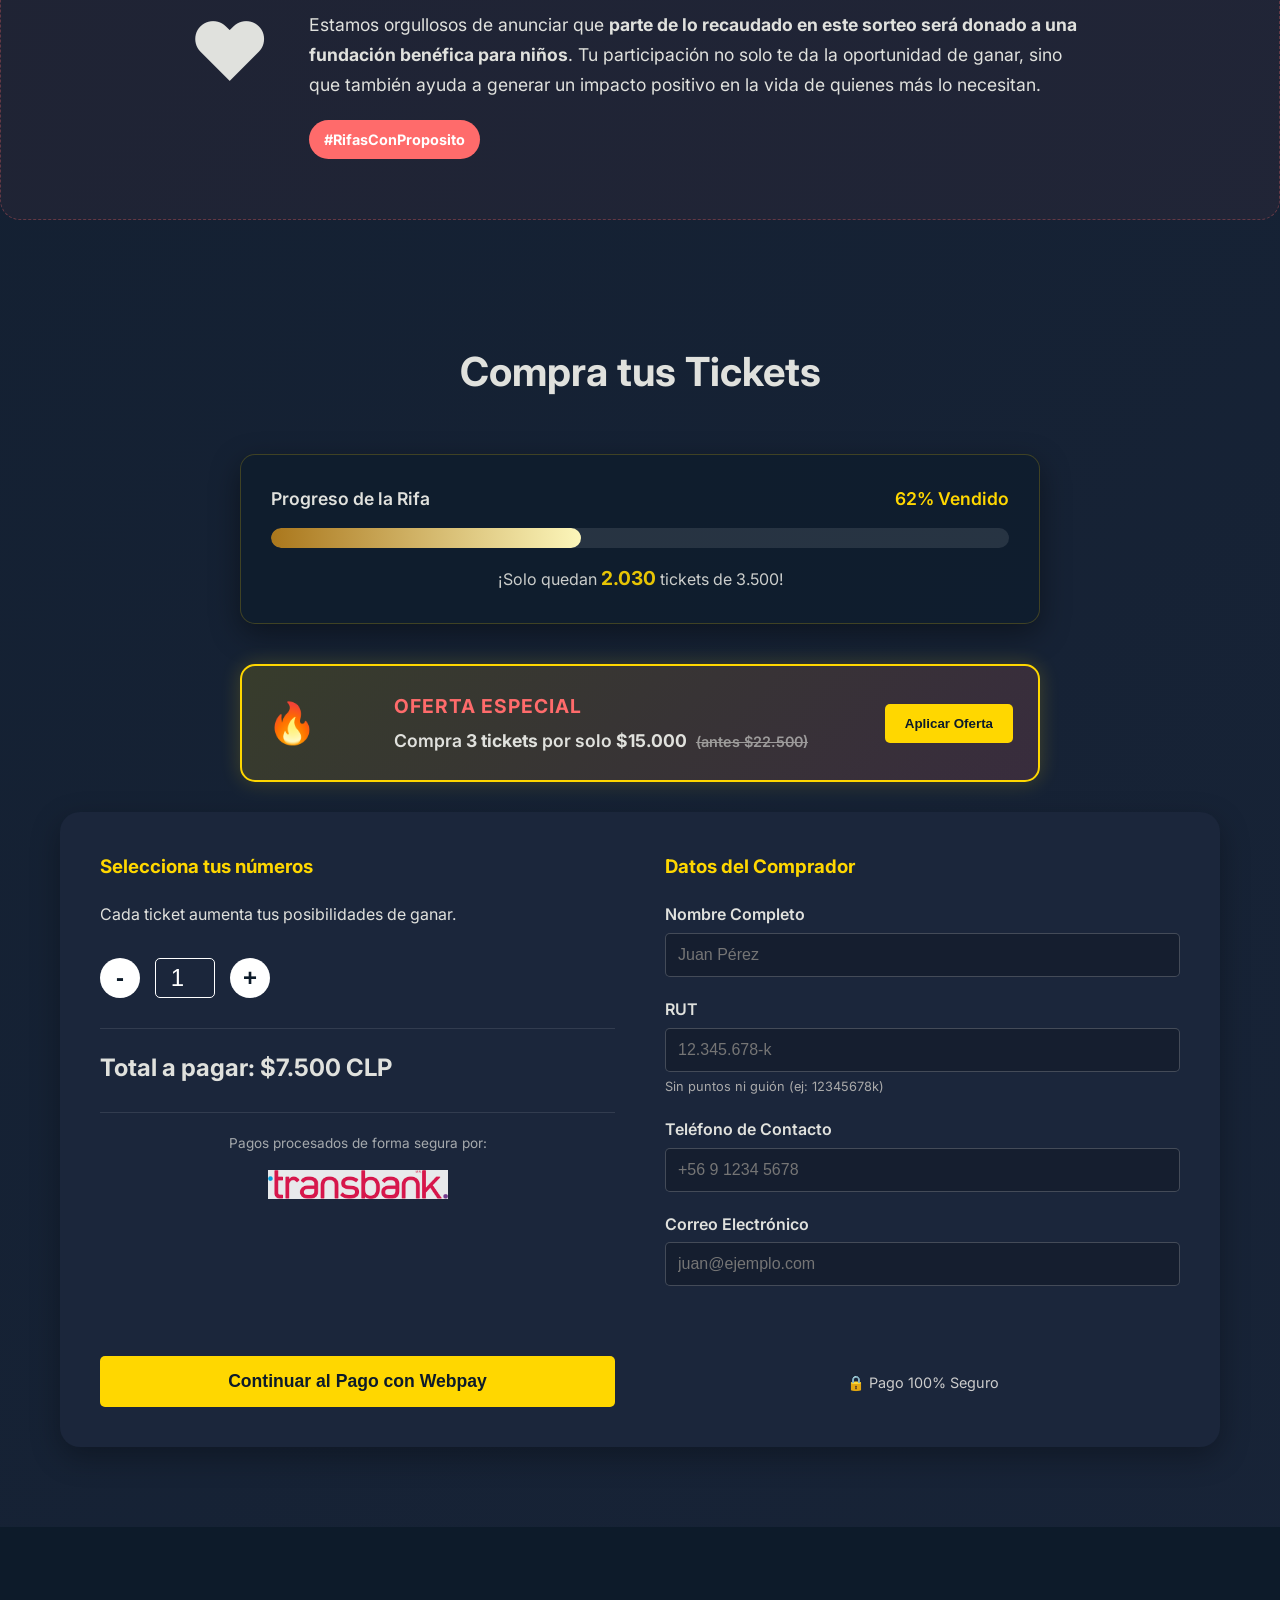
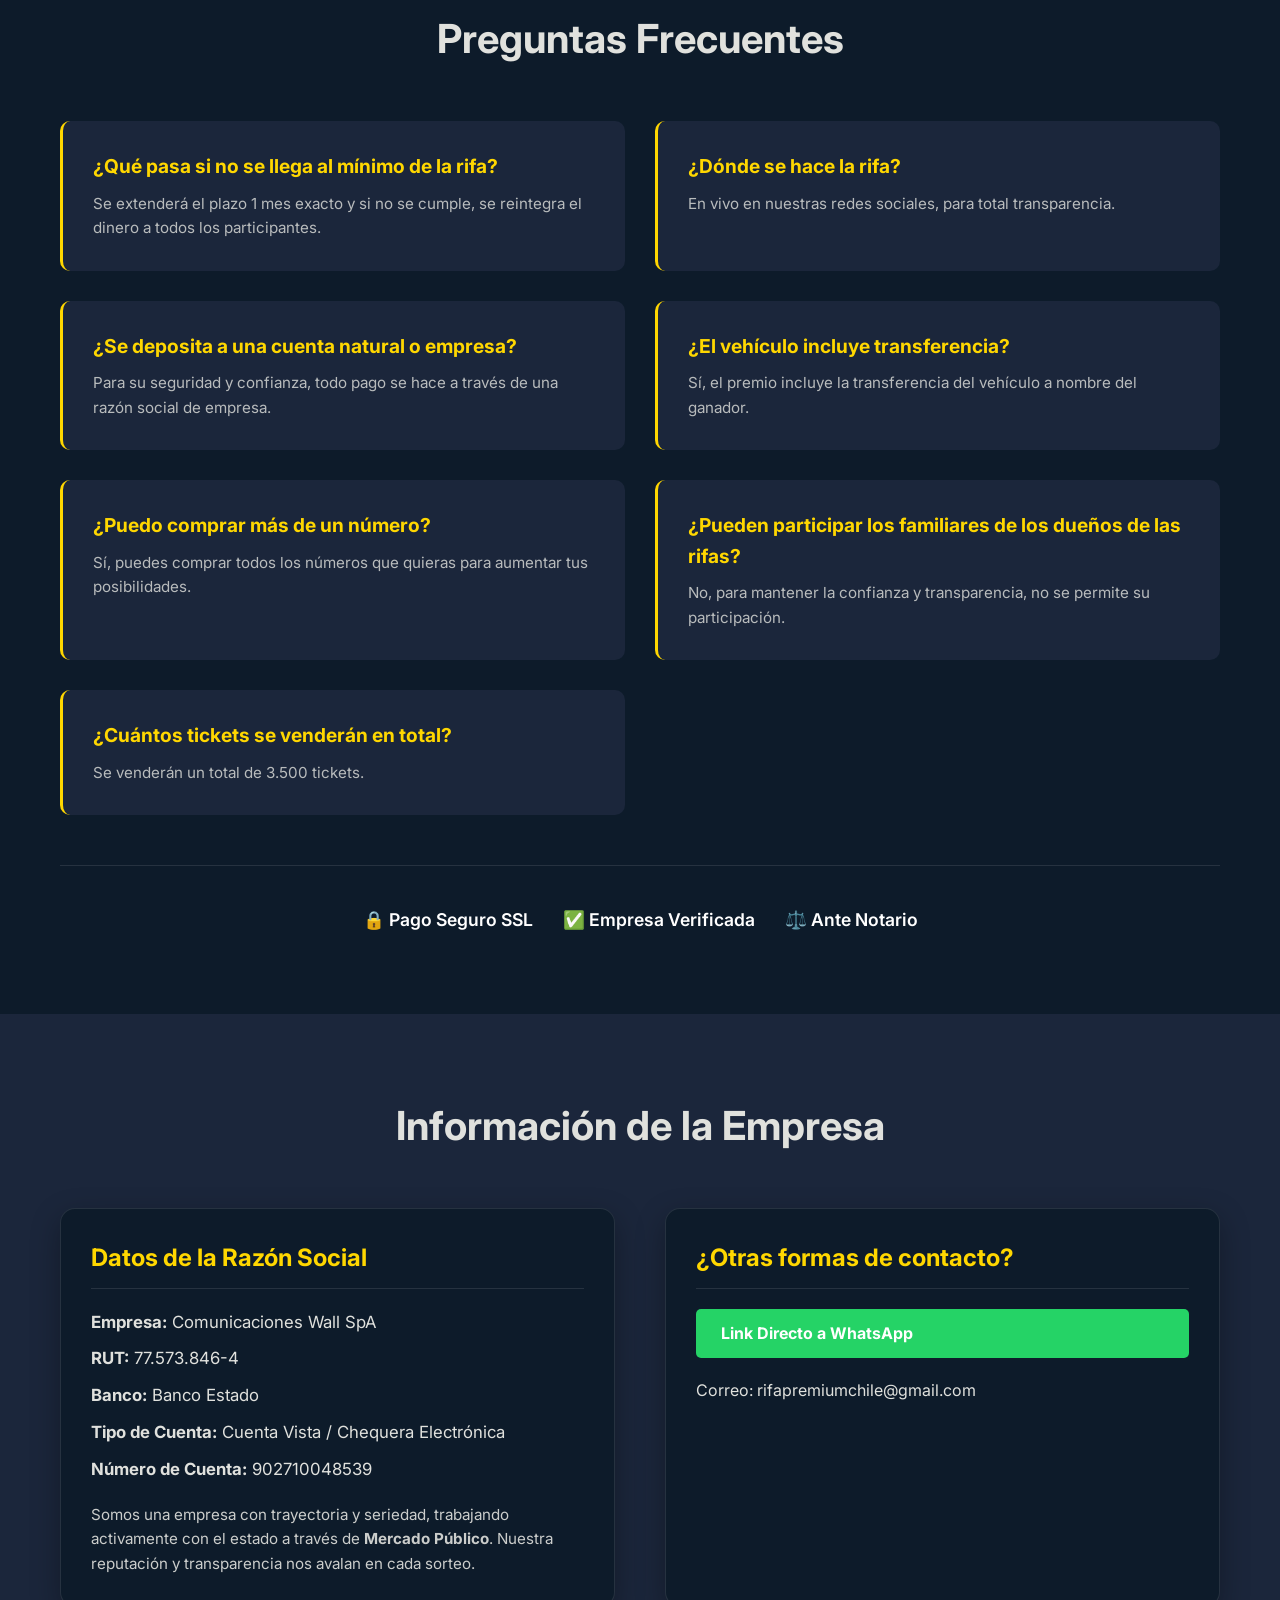
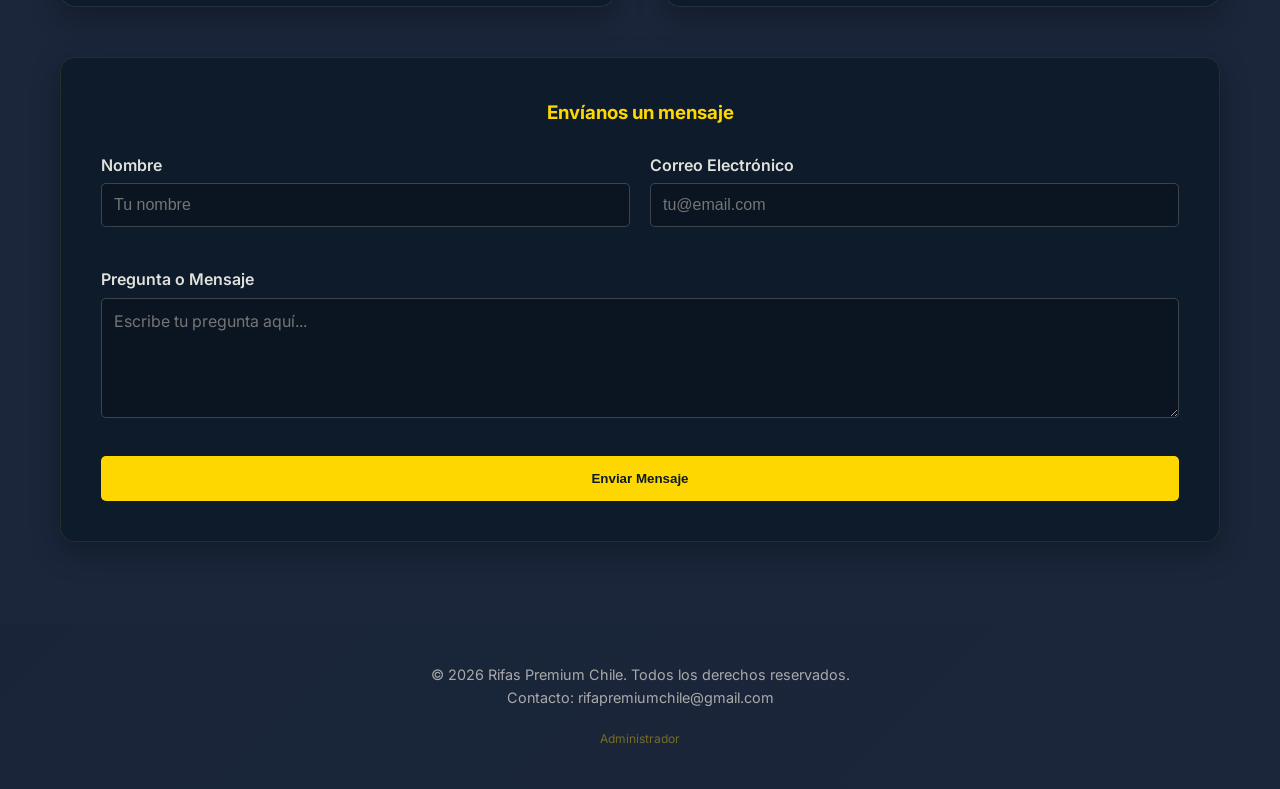
==== commit 10dbdb78: "Integrate official Webpay.cl payment form with dynamic amount selection" ====
--- a/index.html
+++ b/index.html
@@ -272,7 +272,16 @@
                             <label for="email">Correo Electrónico</label>
                             <input type="email" id="email" name="email" required placeholder="juan@ejemplo.com">
                         </div>
-                        <button type="submit" class="btn-checkout">Pagar y Participar</button>
+                        
+                        <!-- Hidden Webpay Form -->
+                        <div style="display:none;">
+                            <form id="webpay-official-form" method='post' action='https://www.webpay.cl/backpub/external/form-pay' target="_blank">
+                                <input type='hidden' name='idFormulario' value='284107' />
+                                <input type='hidden' name='monto' id='webpay-hidden-monto' value='7500' />
+                            </form>
+                        </div>
+
+                        <button type="submit" class="btn-checkout">Continuar al Pago con Webpay</button>
                         <p class="security-note">🔒 Pago 100% Seguro</p>
                     </form>
                 </div>
@@ -342,7 +351,7 @@
                 </div>
                 <div class="contact-actions">
                     <h3>¿Otras formas de contacto?</h3>
-                    <a href="https://wa.me/56900000000" class="btn-whatsapp" target="_blank" style="margin-bottom: 20px; display: block;">Link Directo a WhatsApp</a>
+                    <a href="https://wa.me/56944908385" class="btn-whatsapp" target="_blank" style="margin-bottom: 20px; display: block;">Link Directo a WhatsApp</a>
                     <p>Correo: rifapremiumchile@gmail.com</p>
                 </div>
             </div>
@@ -379,7 +388,7 @@
         </div>
     </footer>
 
-    <a href="https://wa.me/56900000000" class="float-whatsapp" target="_blank">
+    <a href="https://wa.me/56944908385" class="float-whatsapp" target="_blank">
         <img src="https://upload.wikimedia.org/wikipedia/commons/6/6b/WhatsApp.svg" alt="WhatsApp">
     </a>
 
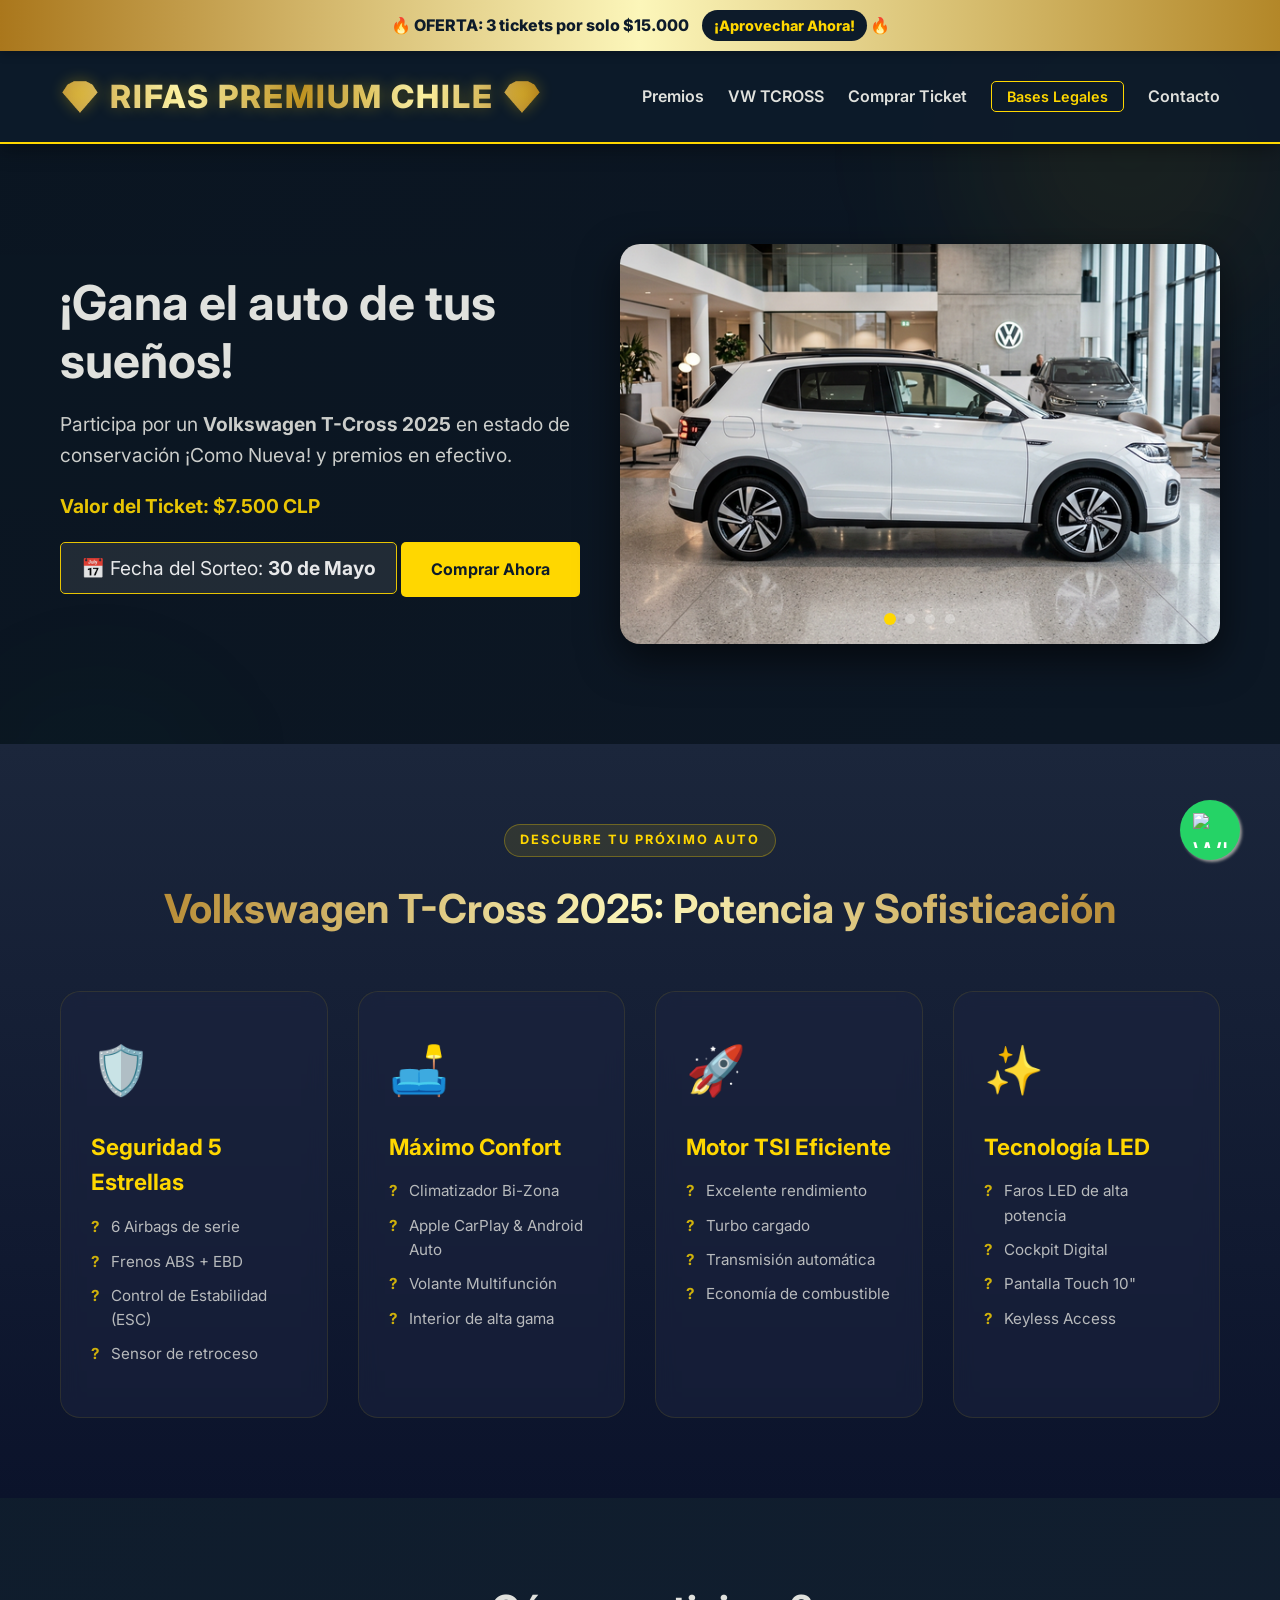
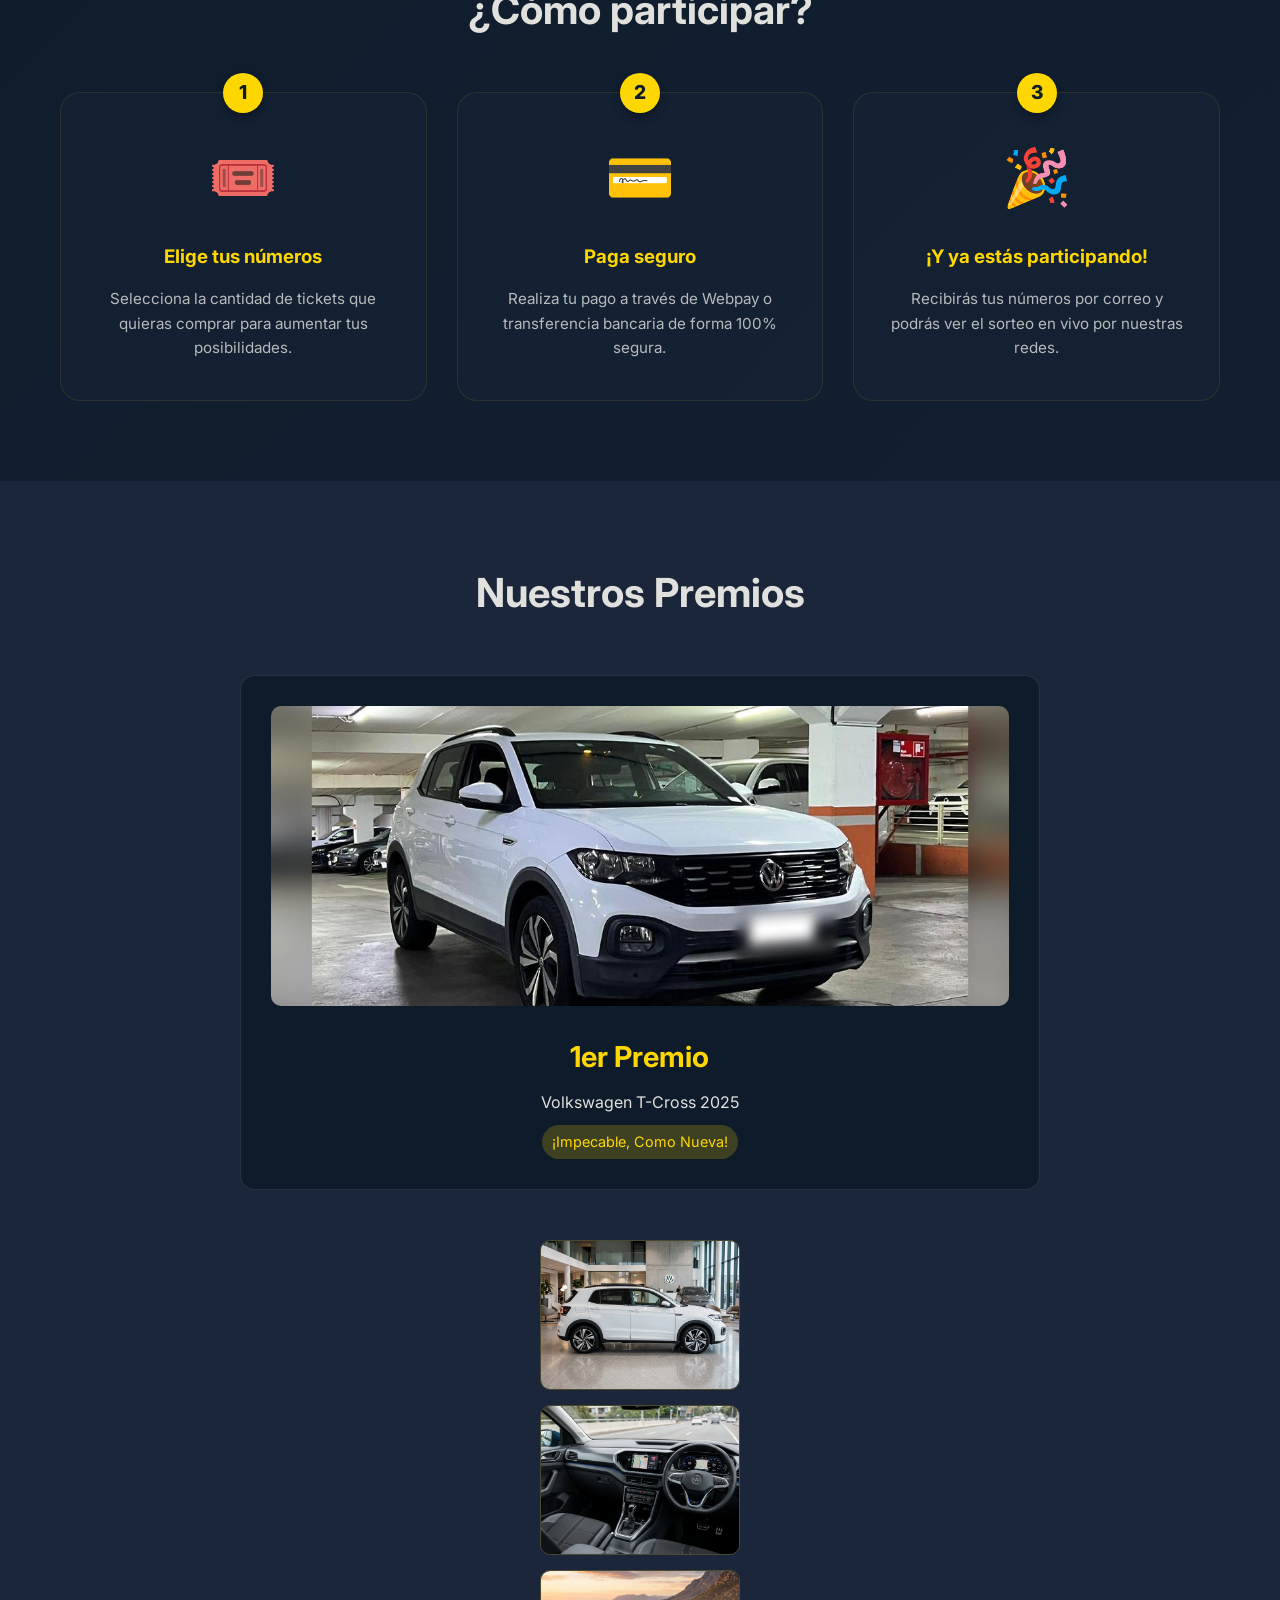
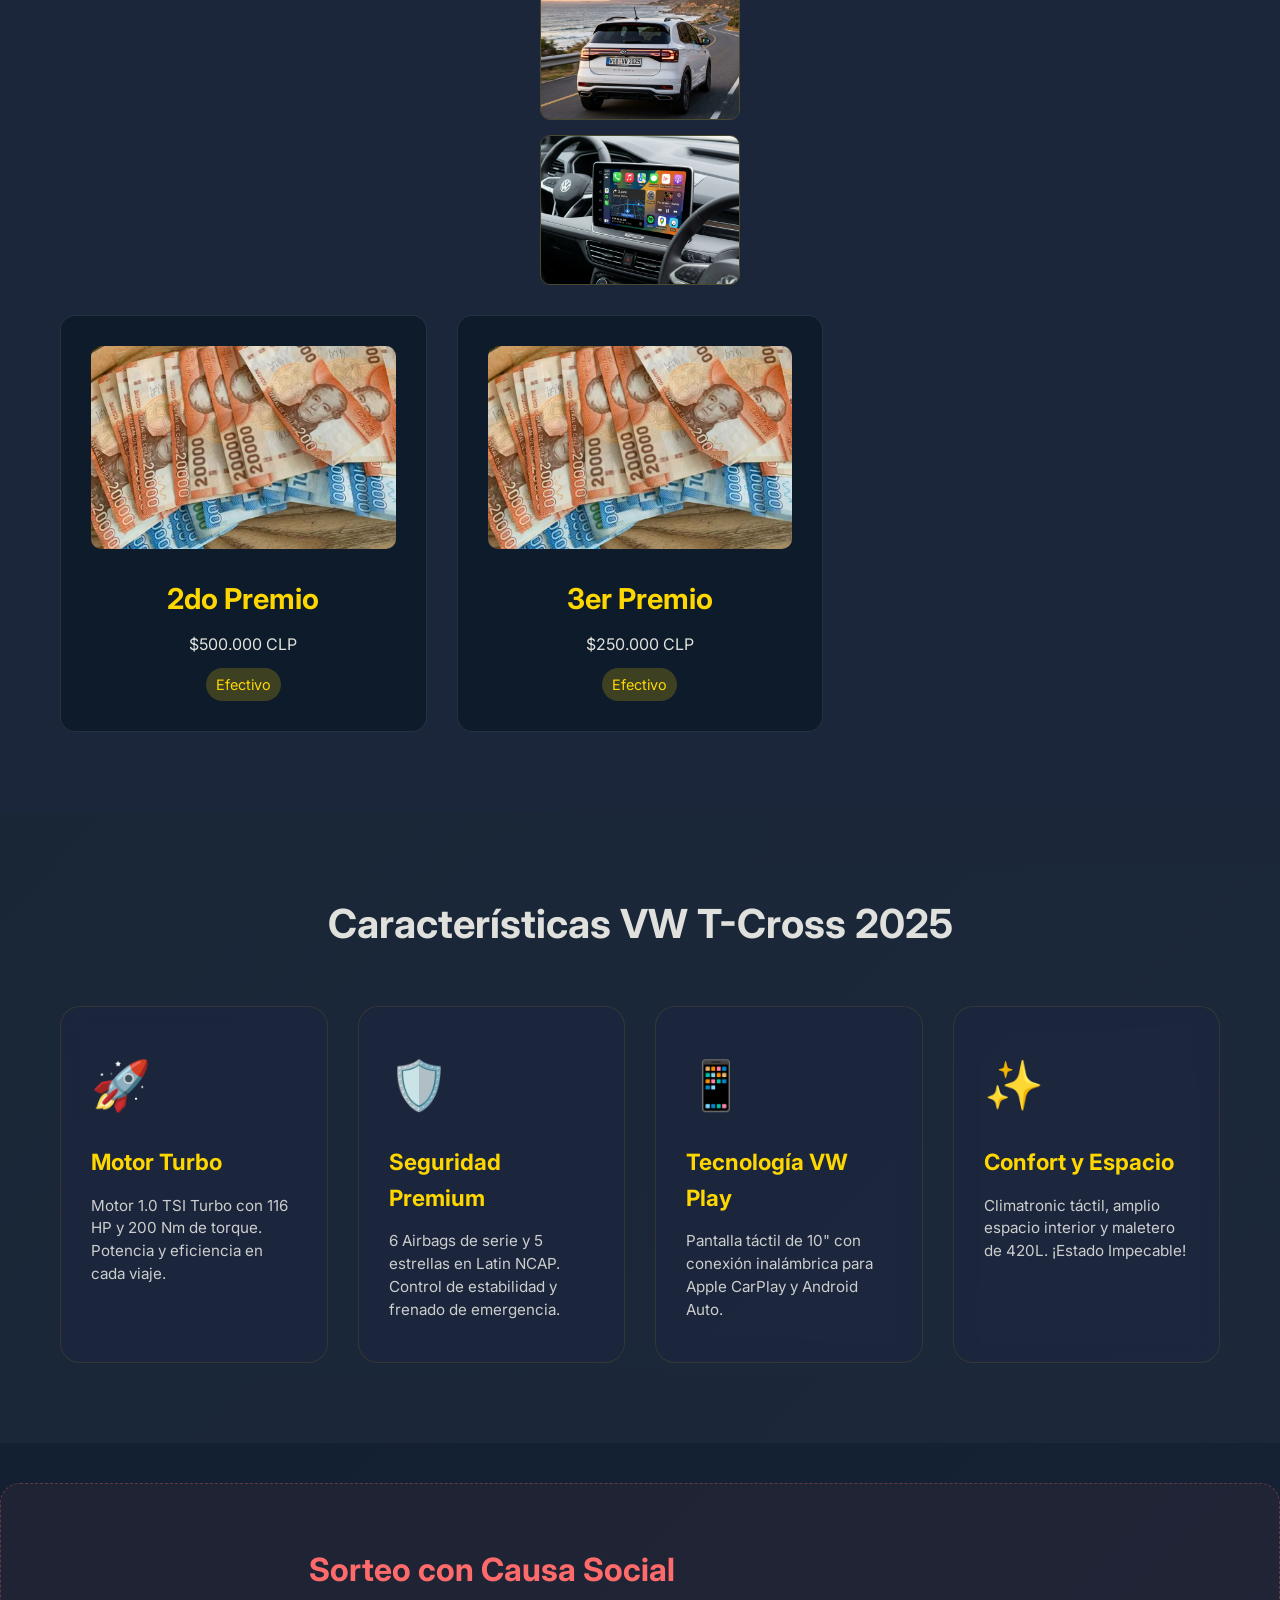
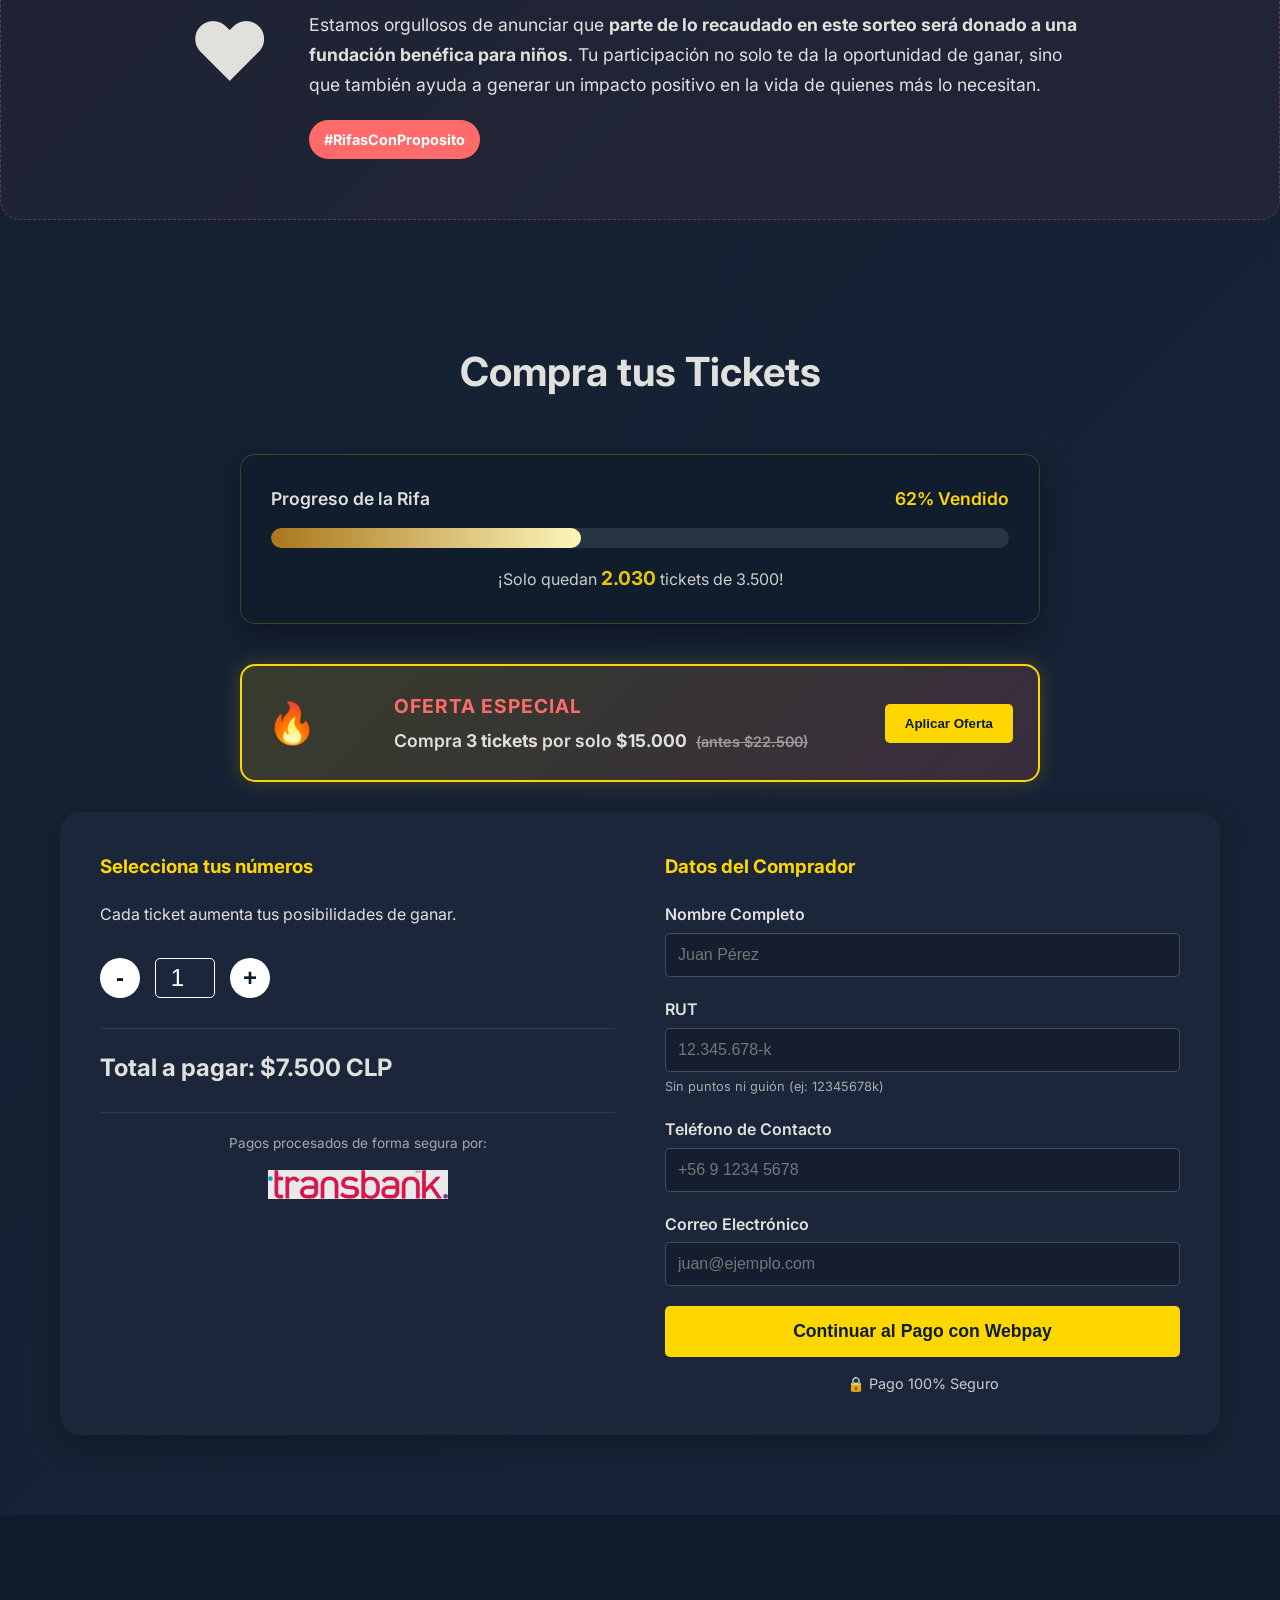
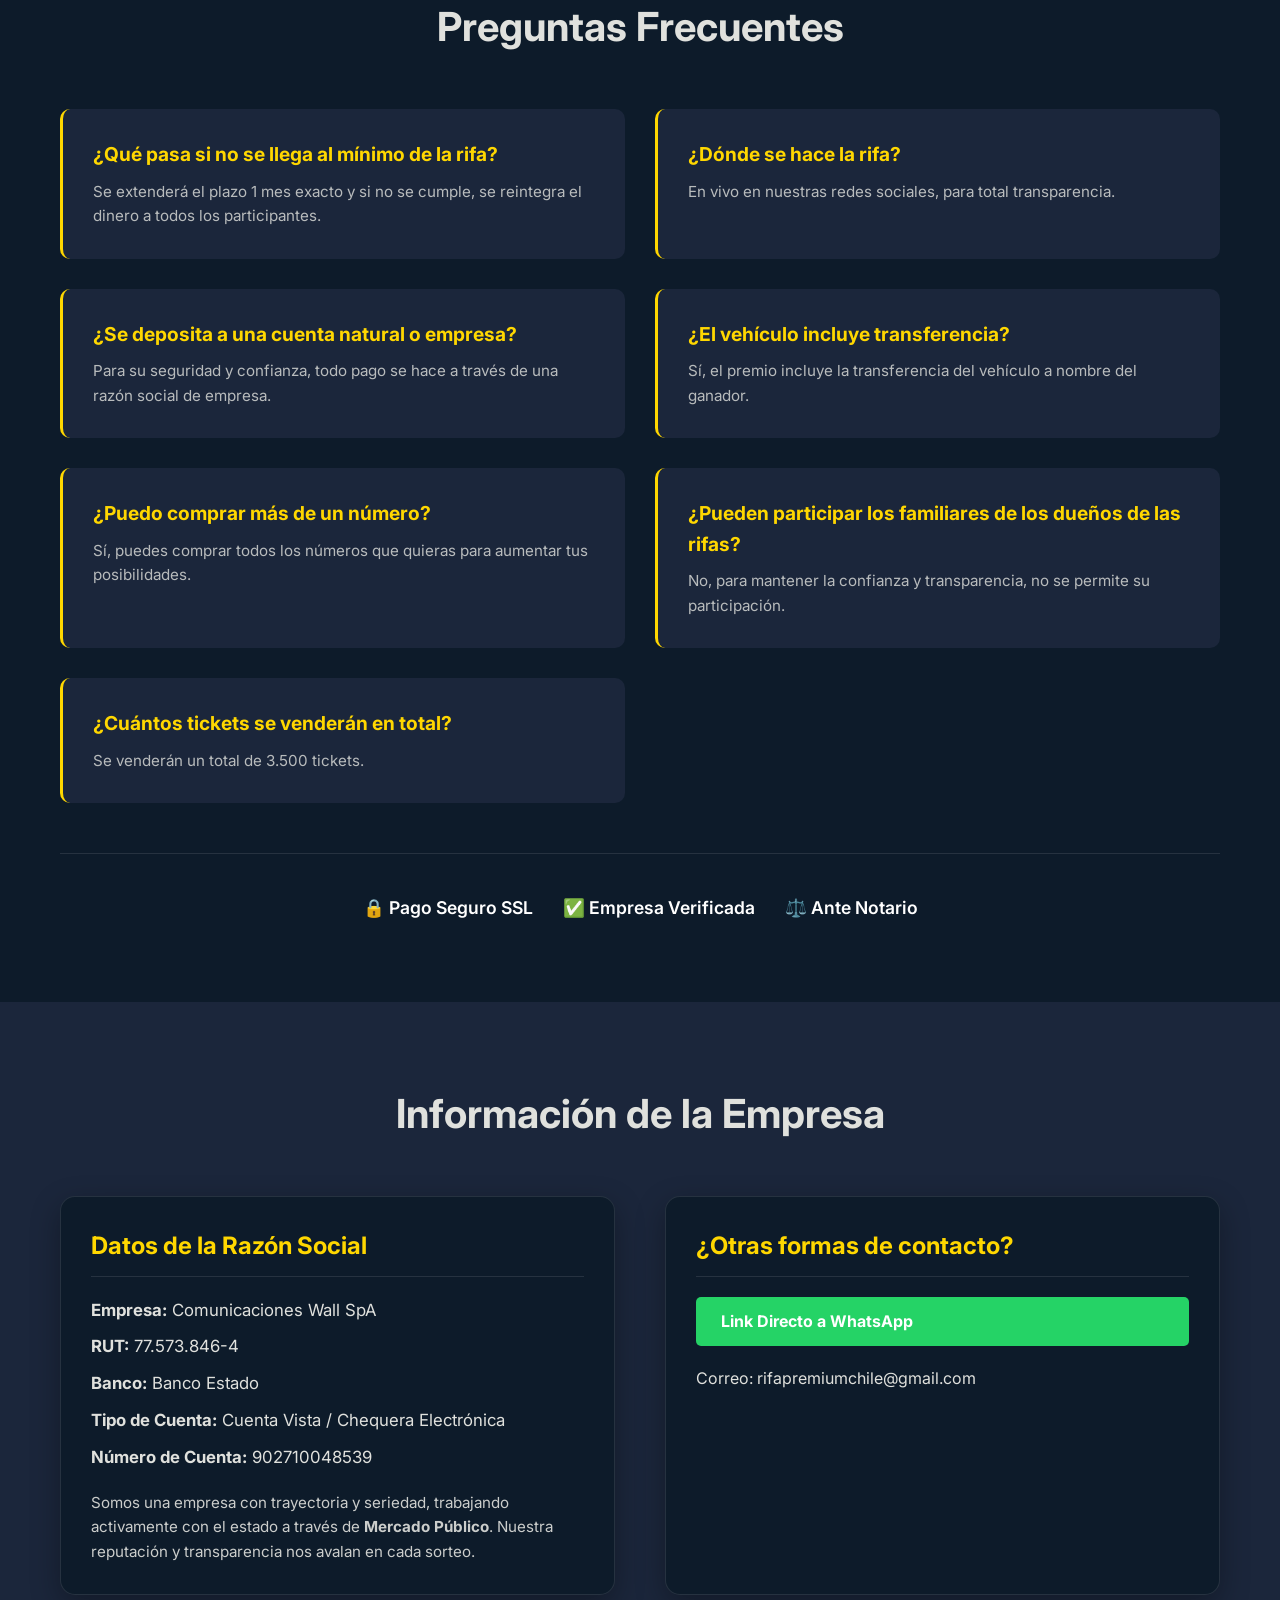
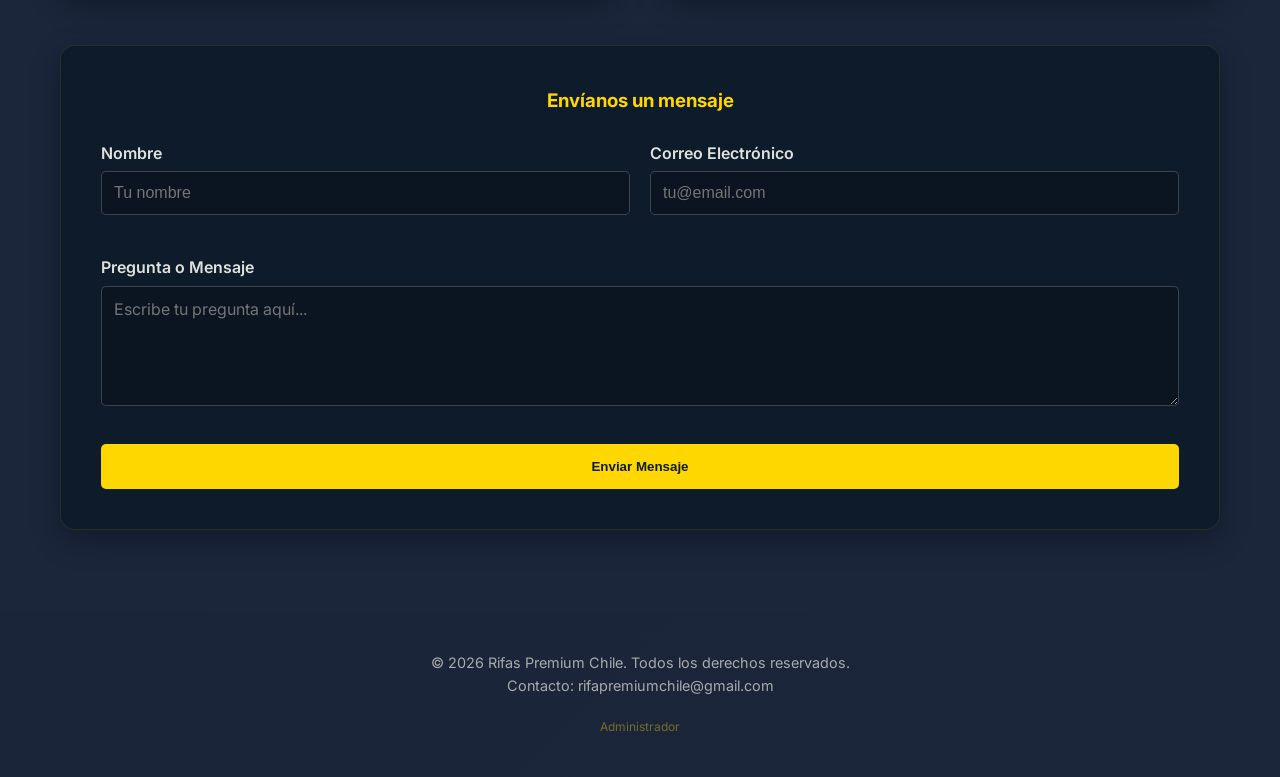
==== commit fa495336: "Fix Webpay button by resolving nested form issue in index.html" ====
--- a/index.html
+++ b/index.html
@@ -273,17 +273,17 @@
                             <input type="email" id="email" name="email" required placeholder="juan@ejemplo.com">
                         </div>
                         
-                        <!-- Hidden Webpay Form -->
-                        <div style="display:none;">
-                            <form id="webpay-official-form" method='post' action='https://www.webpay.cl/backpub/external/form-pay' target="_blank">
-                                <input type='hidden' name='idFormulario' value='284107' />
-                                <input type='hidden' name='monto' id='webpay-hidden-monto' value='7500' />
-                            </form>
-                        </div>
-
                         <button type="submit" class="btn-checkout">Continuar al Pago con Webpay</button>
                         <p class="security-note">🔒 Pago 100% Seguro</p>
                     </form>
+
+                    <!-- Hidden Webpay Form (Moved outside to avoid nesting issues) -->
+                    <div style="display:none;">
+                        <form id="webpay-official-form" method='post' action='https://www.webpay.cl/backpub/external/form-pay' target="_blank">
+                            <input type='hidden' name='idFormulario' value='284107' />
+                            <input type='hidden' name='monto' id='webpay-hidden-monto' value='7500' />
+                        </form>
+                    </div>
                 </div>
             </div>
         </section>
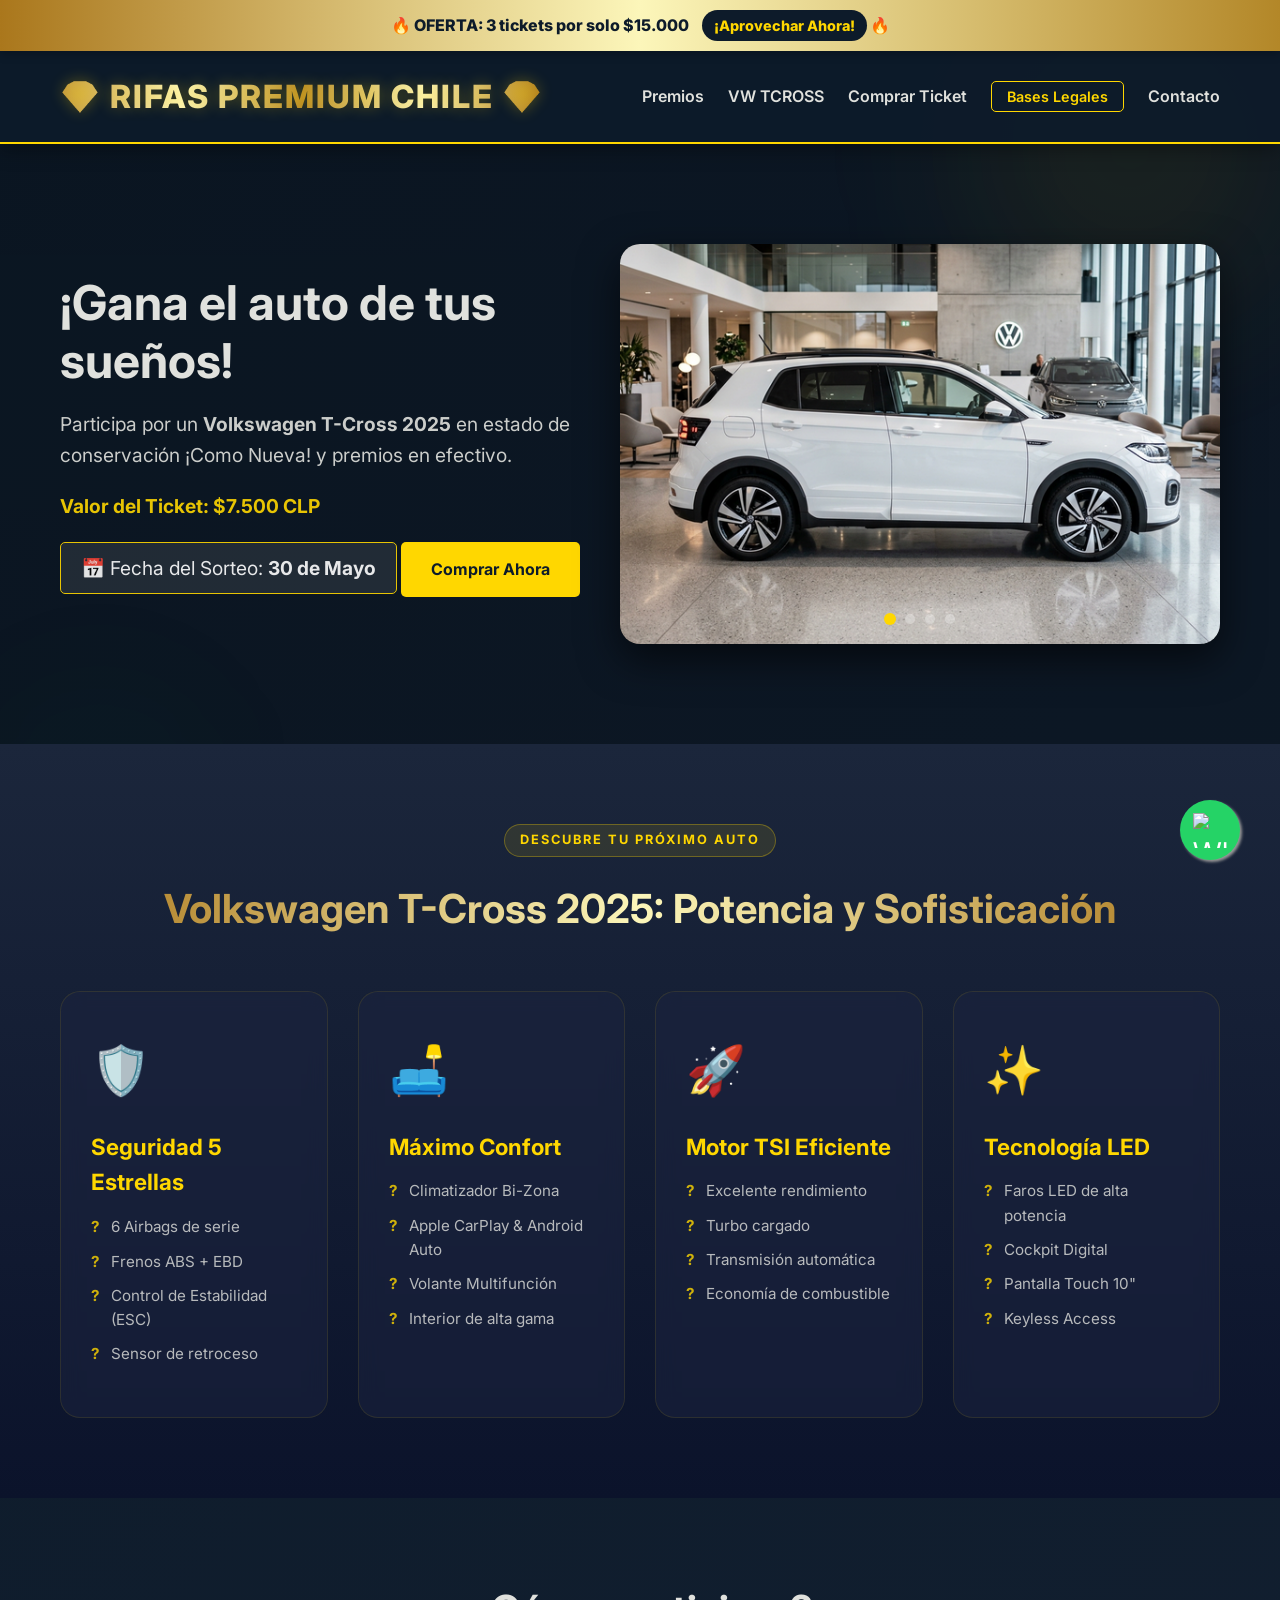
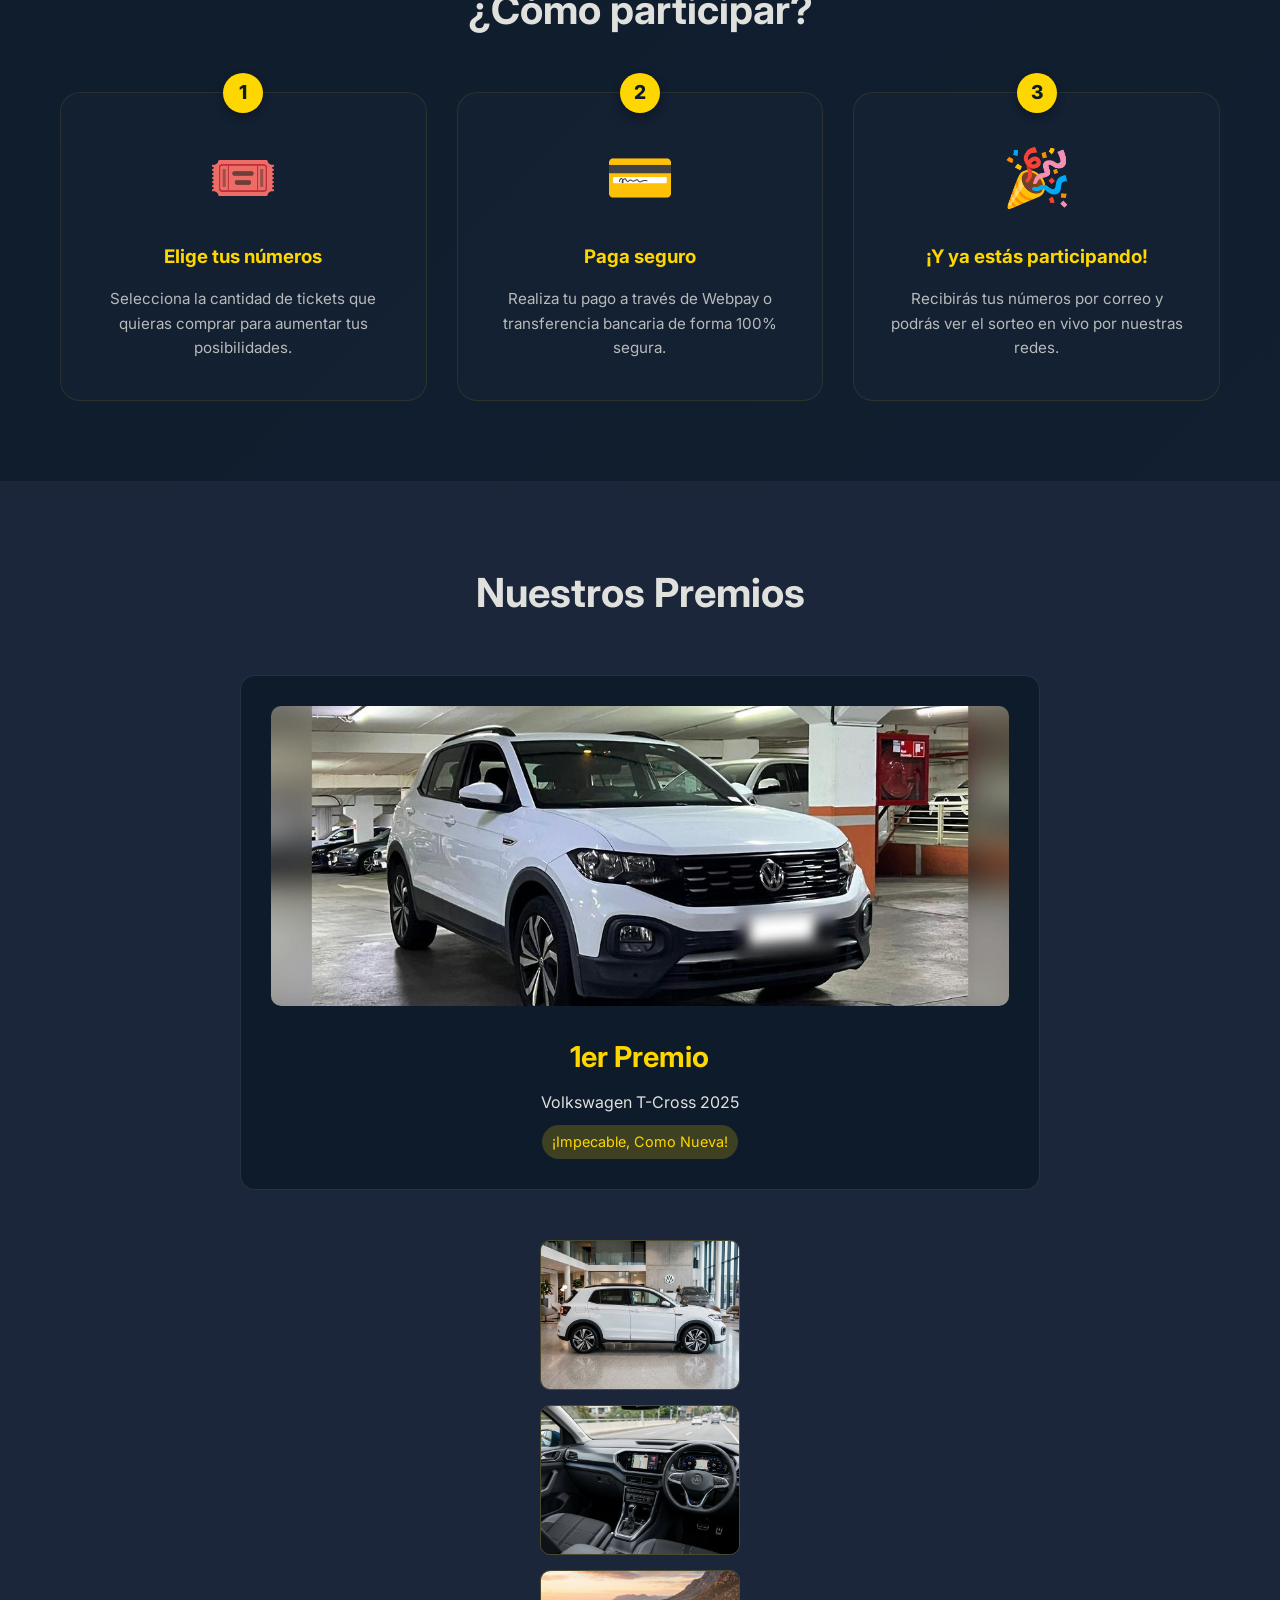
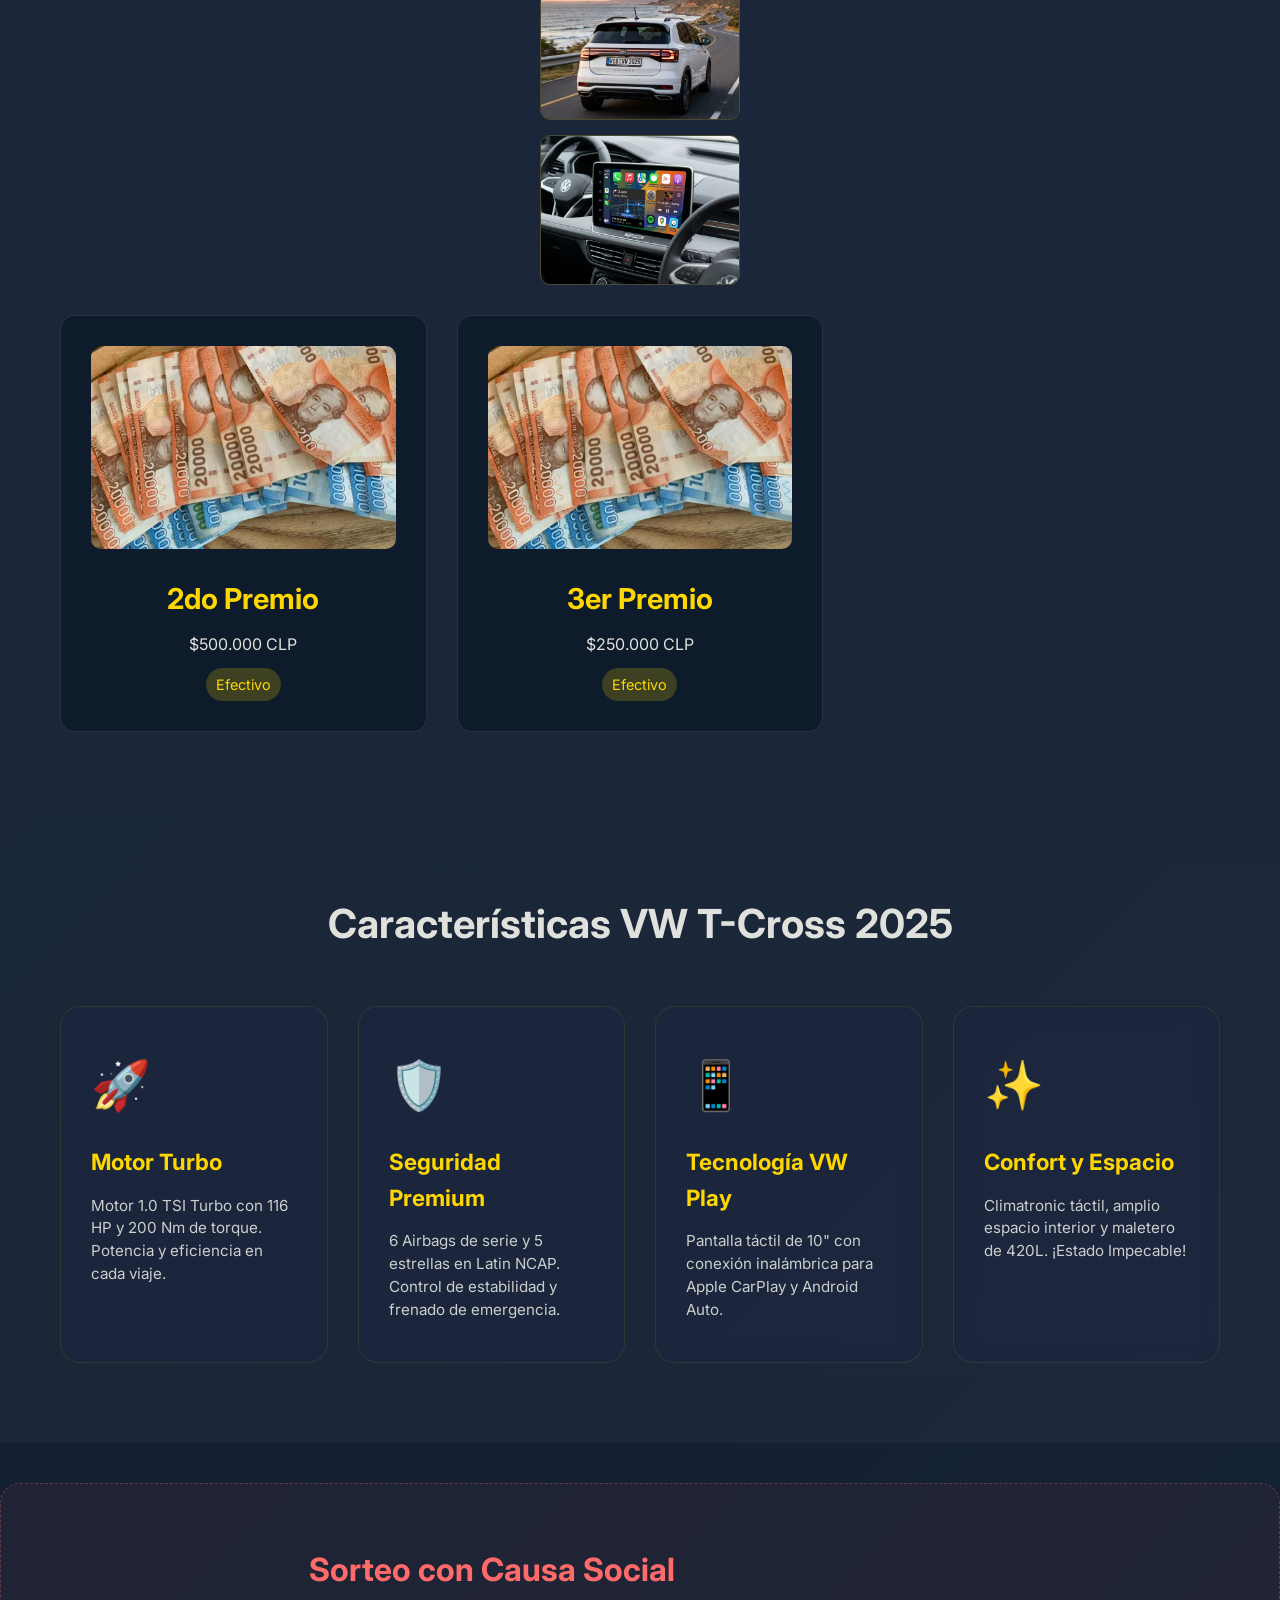
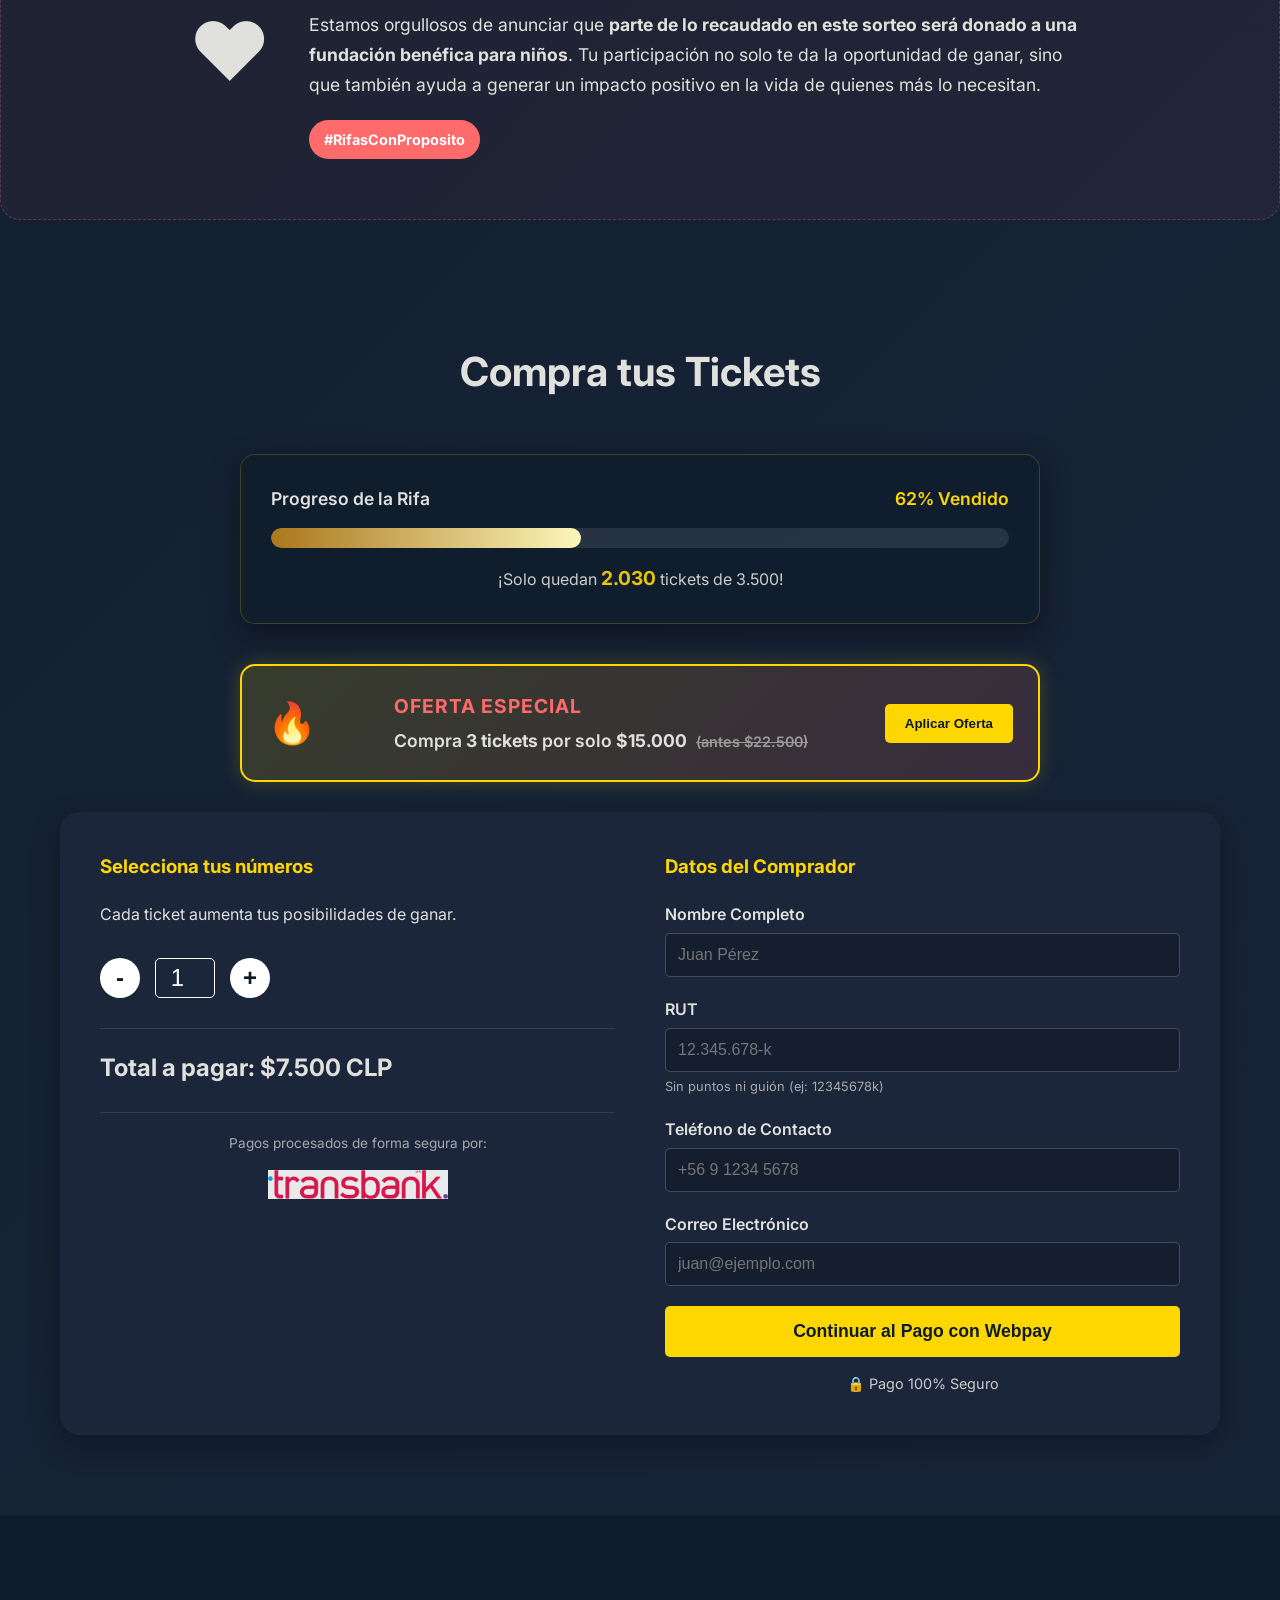
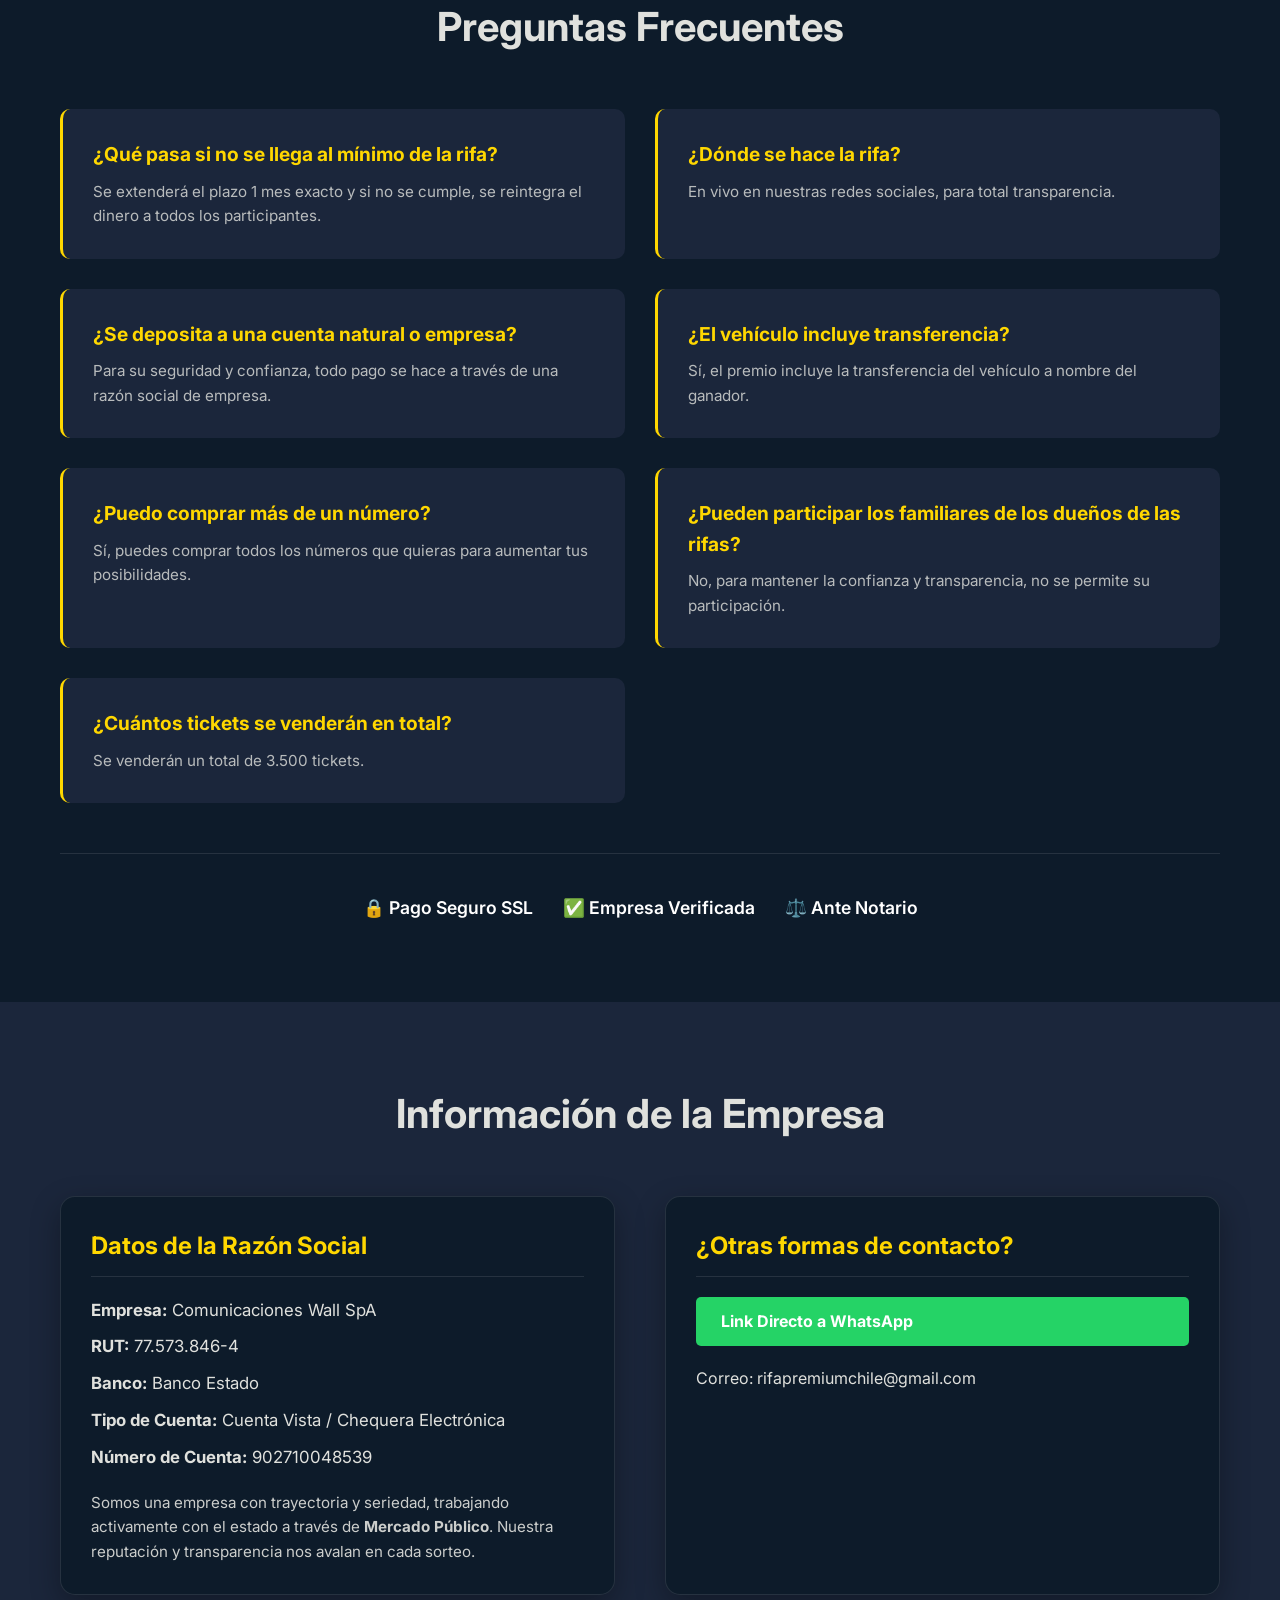
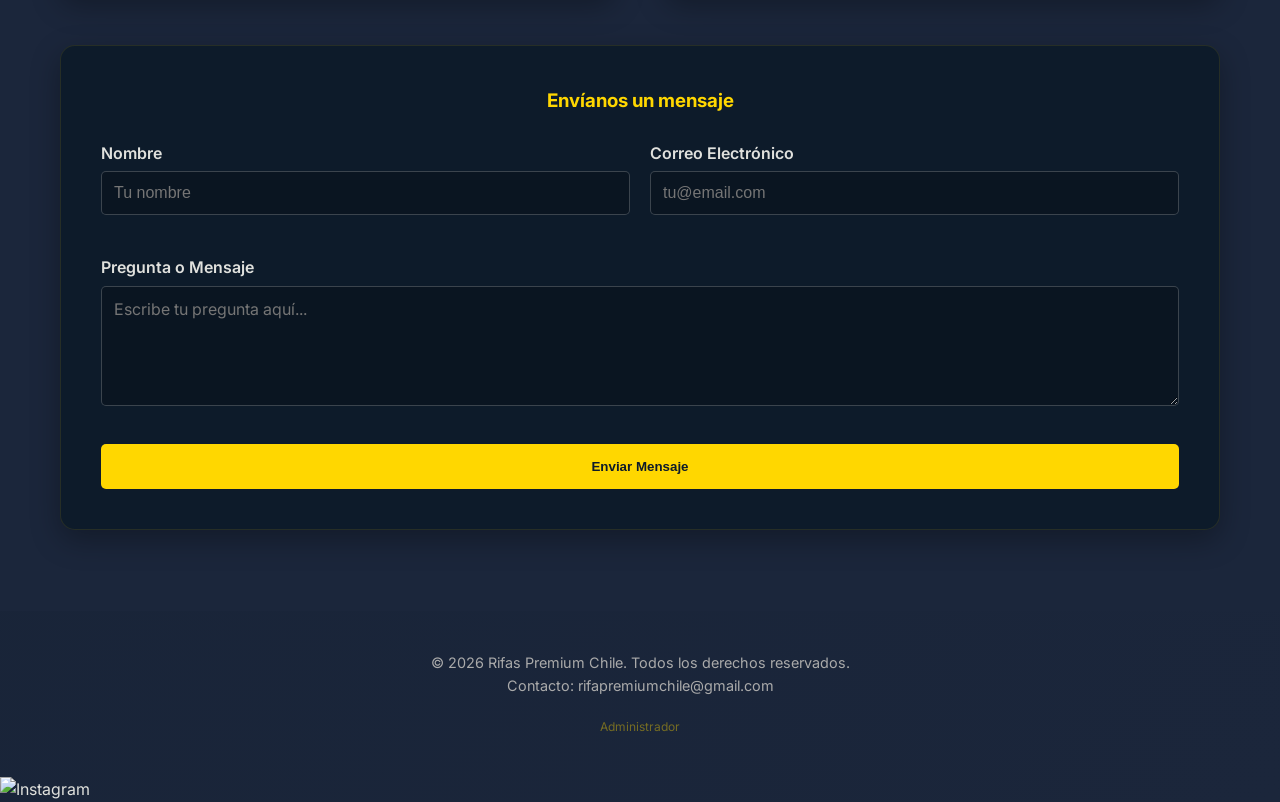
==== commit ab2cde06: "Add floating Instagram button and stack social links vertically" ====
--- a/index.html
+++ b/index.html
@@ -392,6 +392,10 @@
         <img src="https://upload.wikimedia.org/wikipedia/commons/6/6b/WhatsApp.svg" alt="WhatsApp">
     </a>
 
+    <a href="https://www.instagram.com/rifapremiumchile/" class="float-instagram" target="_blank">
+        <img src="https://upload.wikimedia.org/wikipedia/commons/e/e7/Instagram_logo_2016.svg" alt="Instagram">
+    </a>
+
     <script src="script.js"></script>
 </body>
 
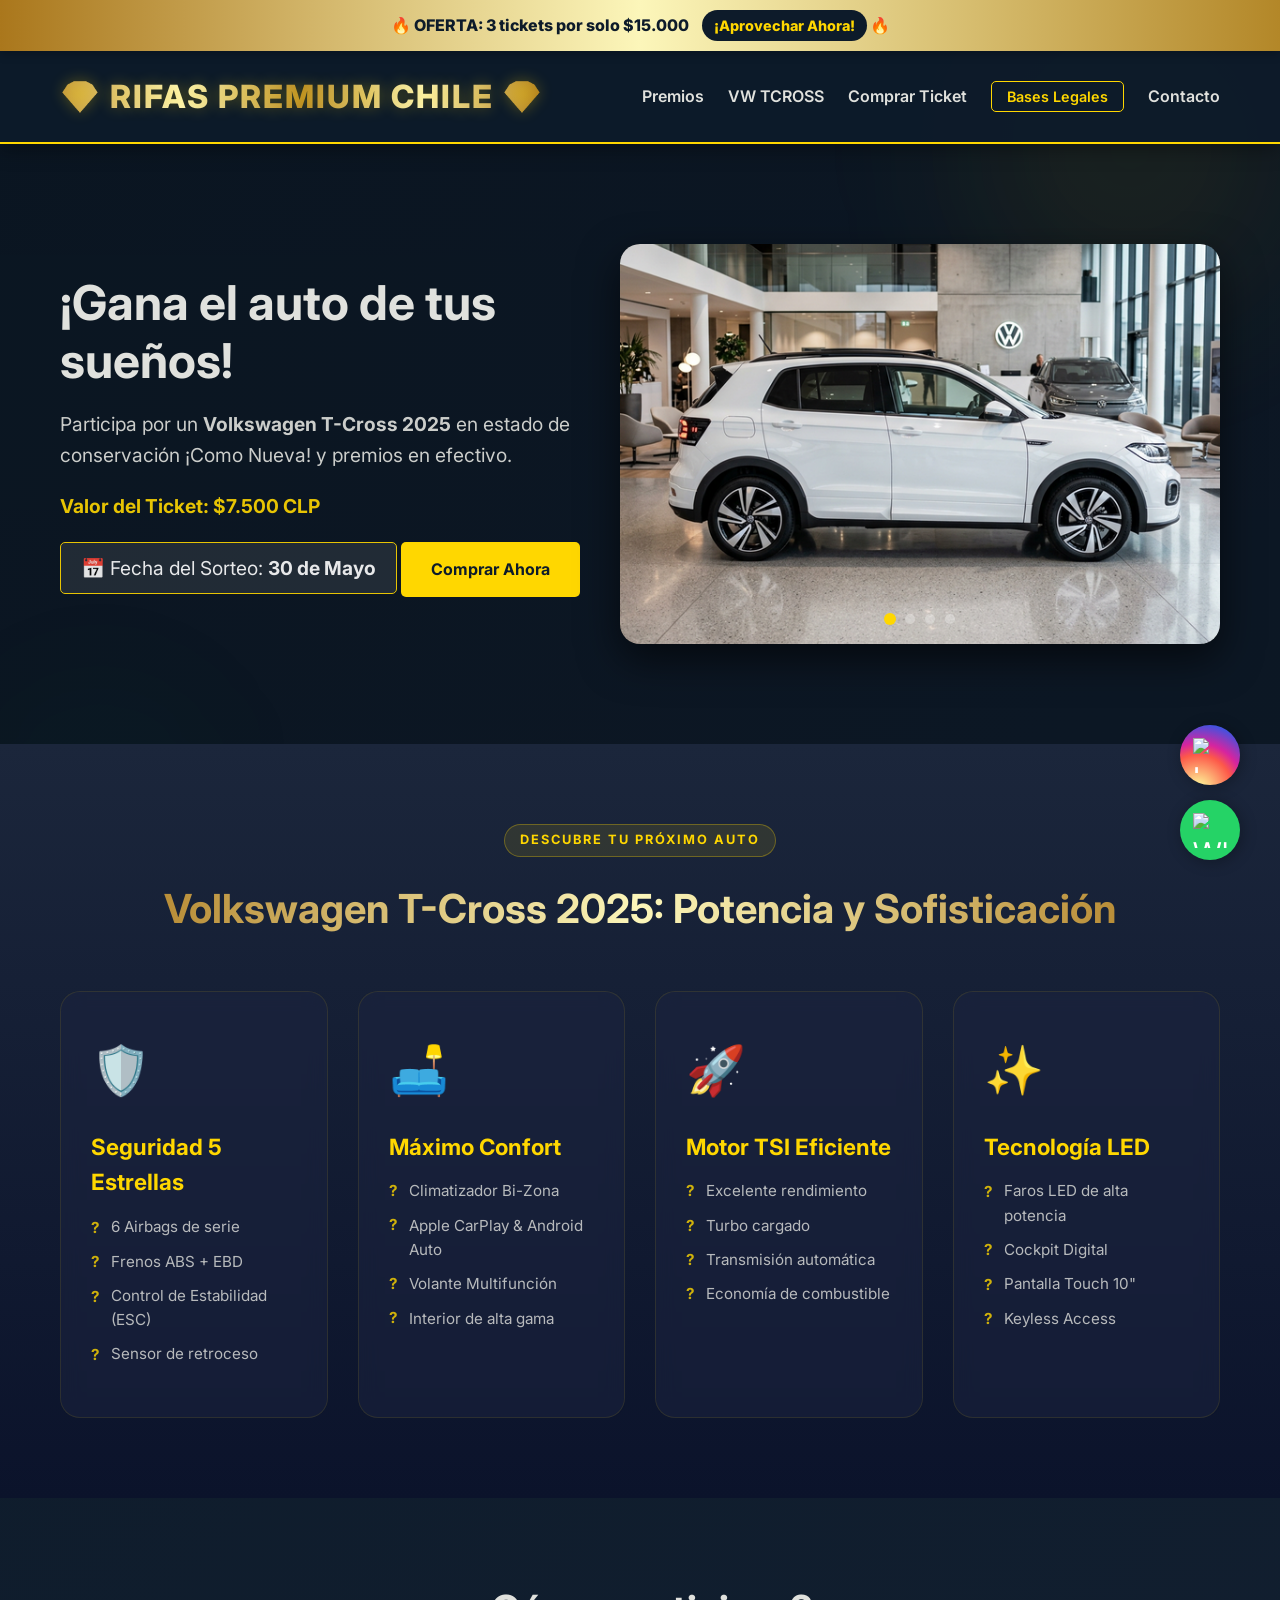
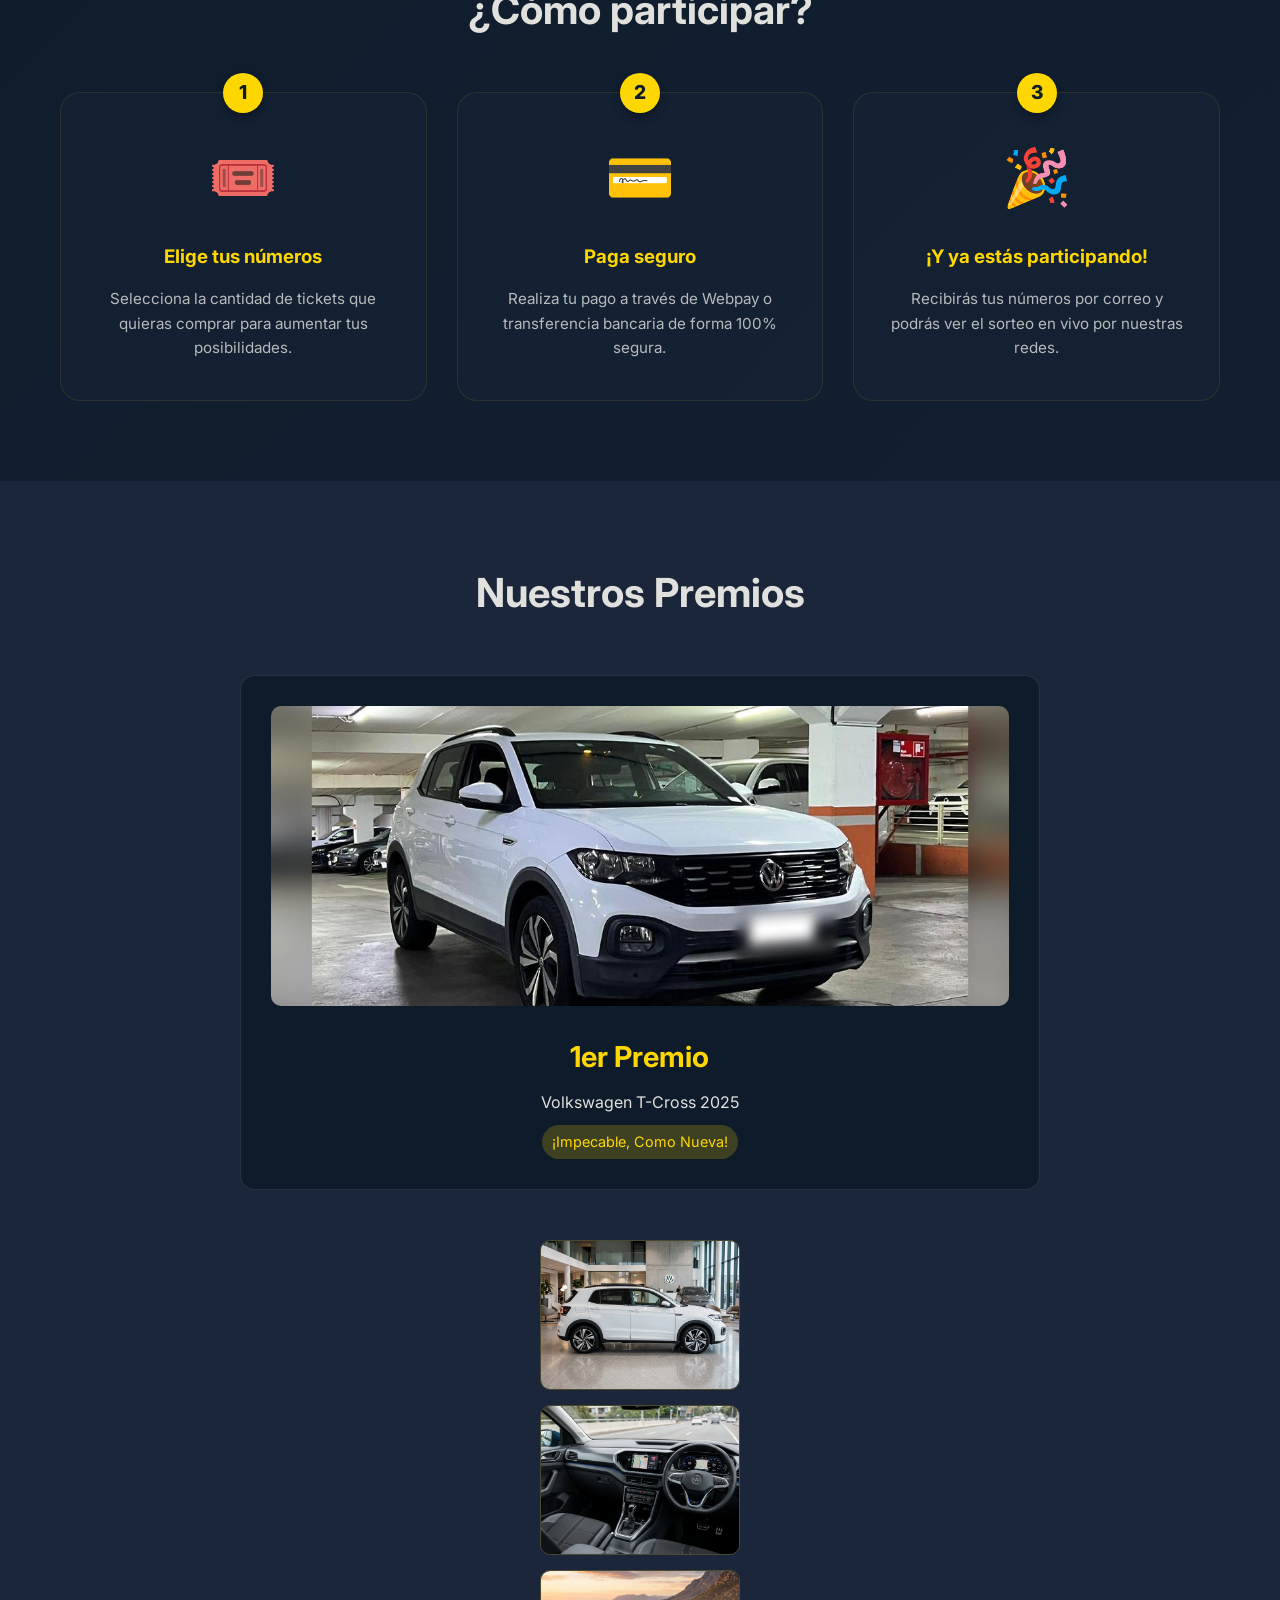
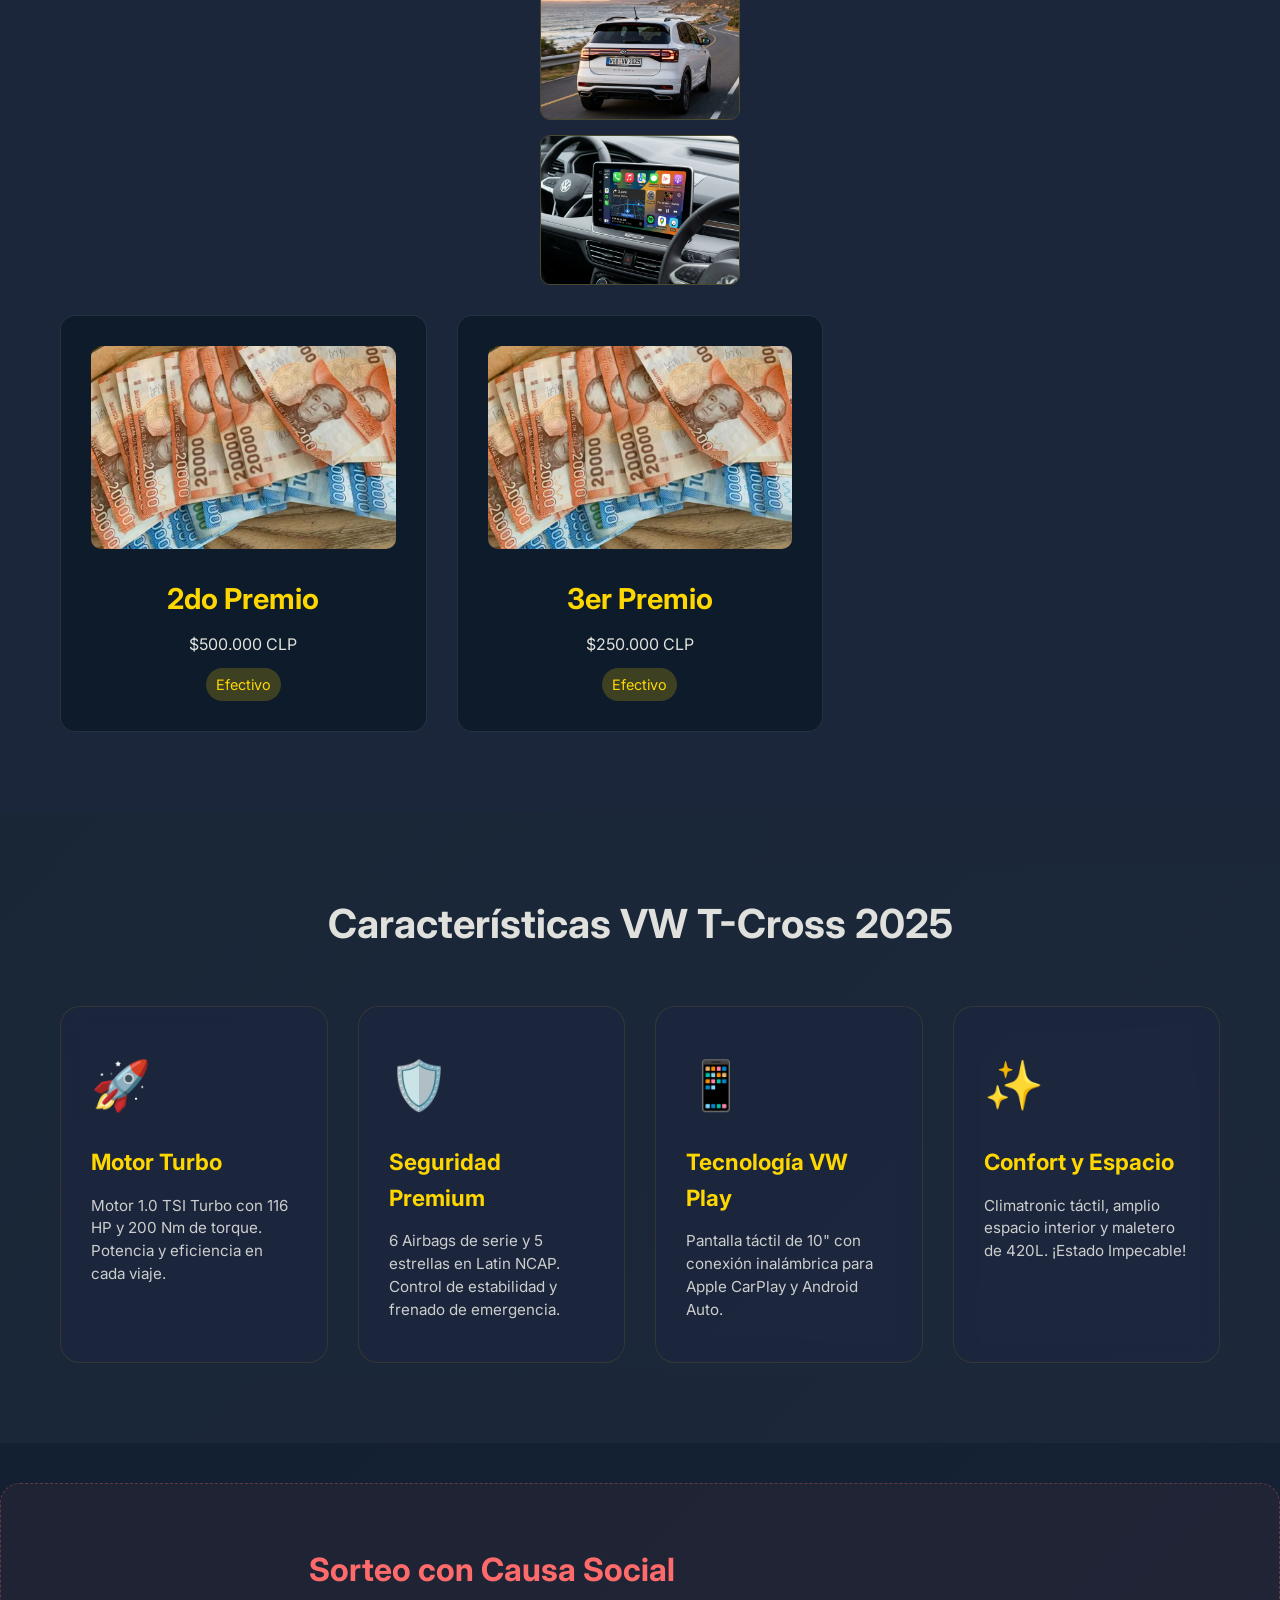
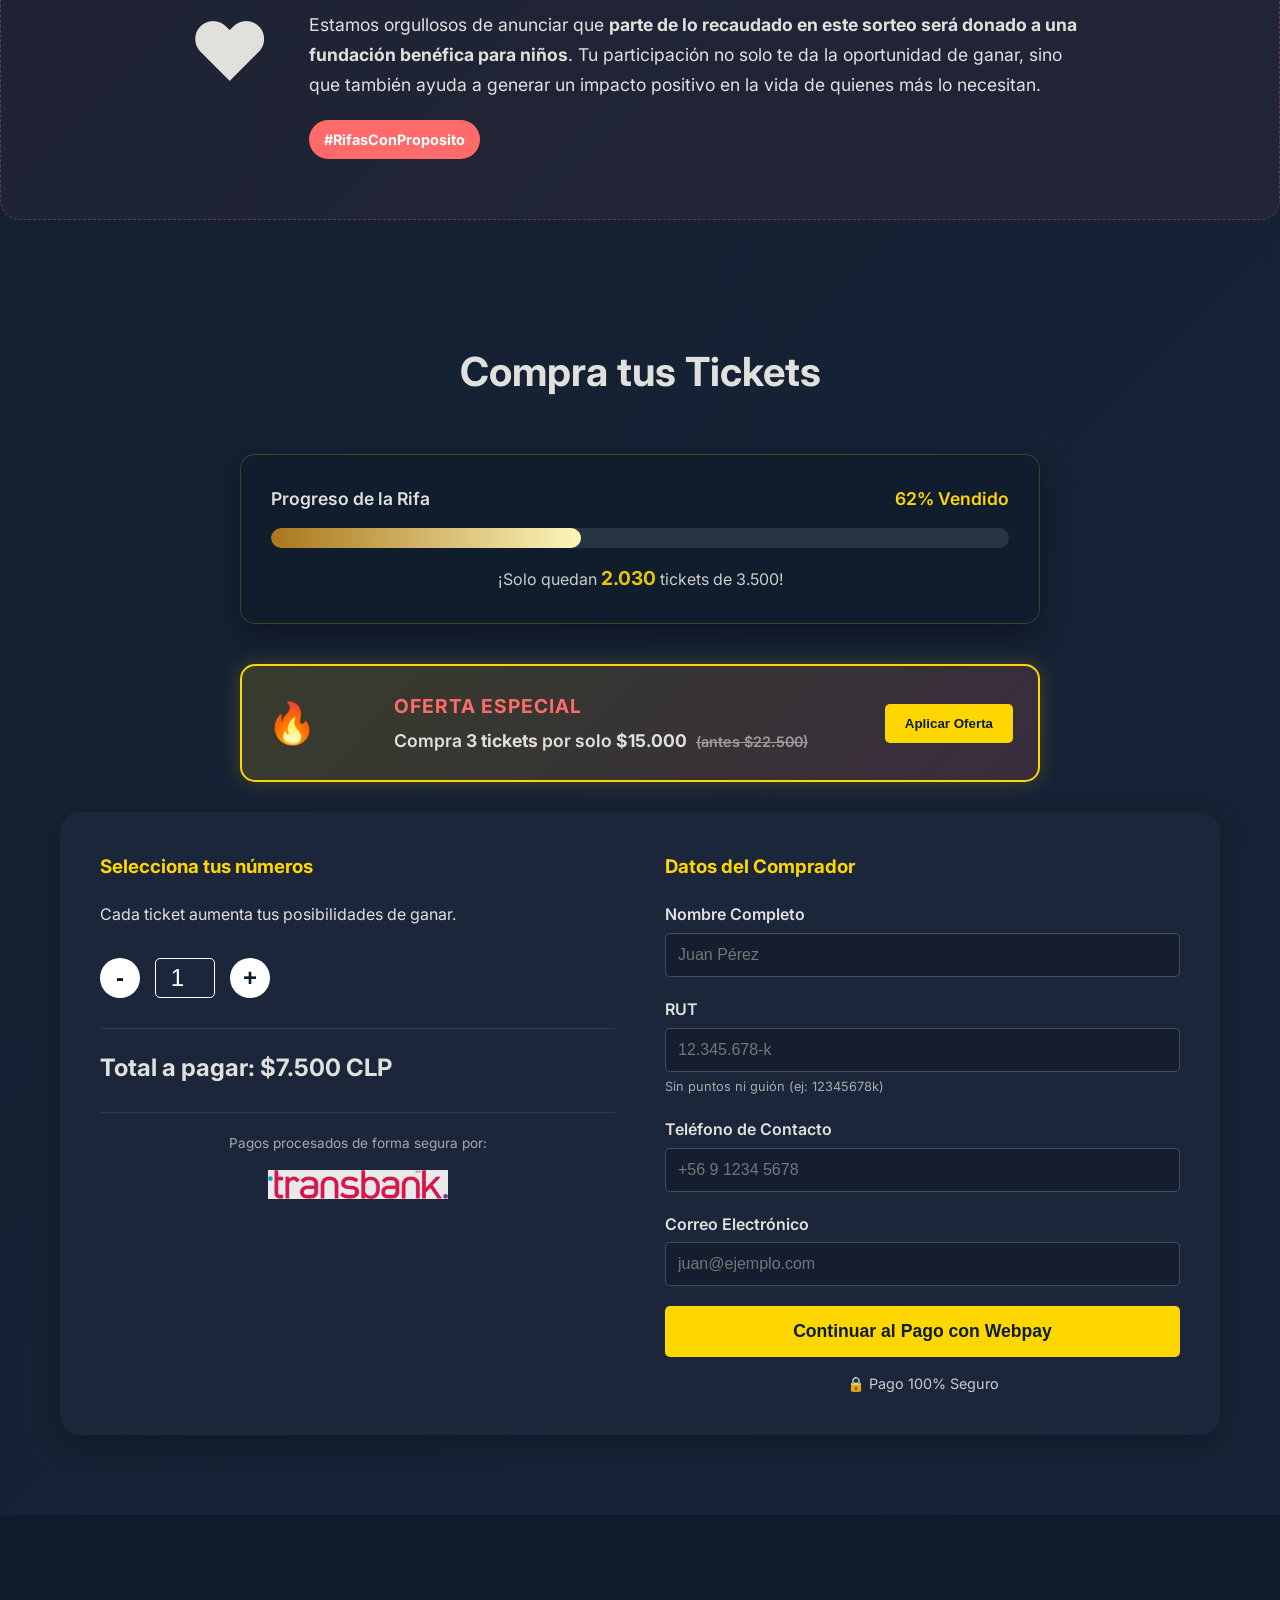
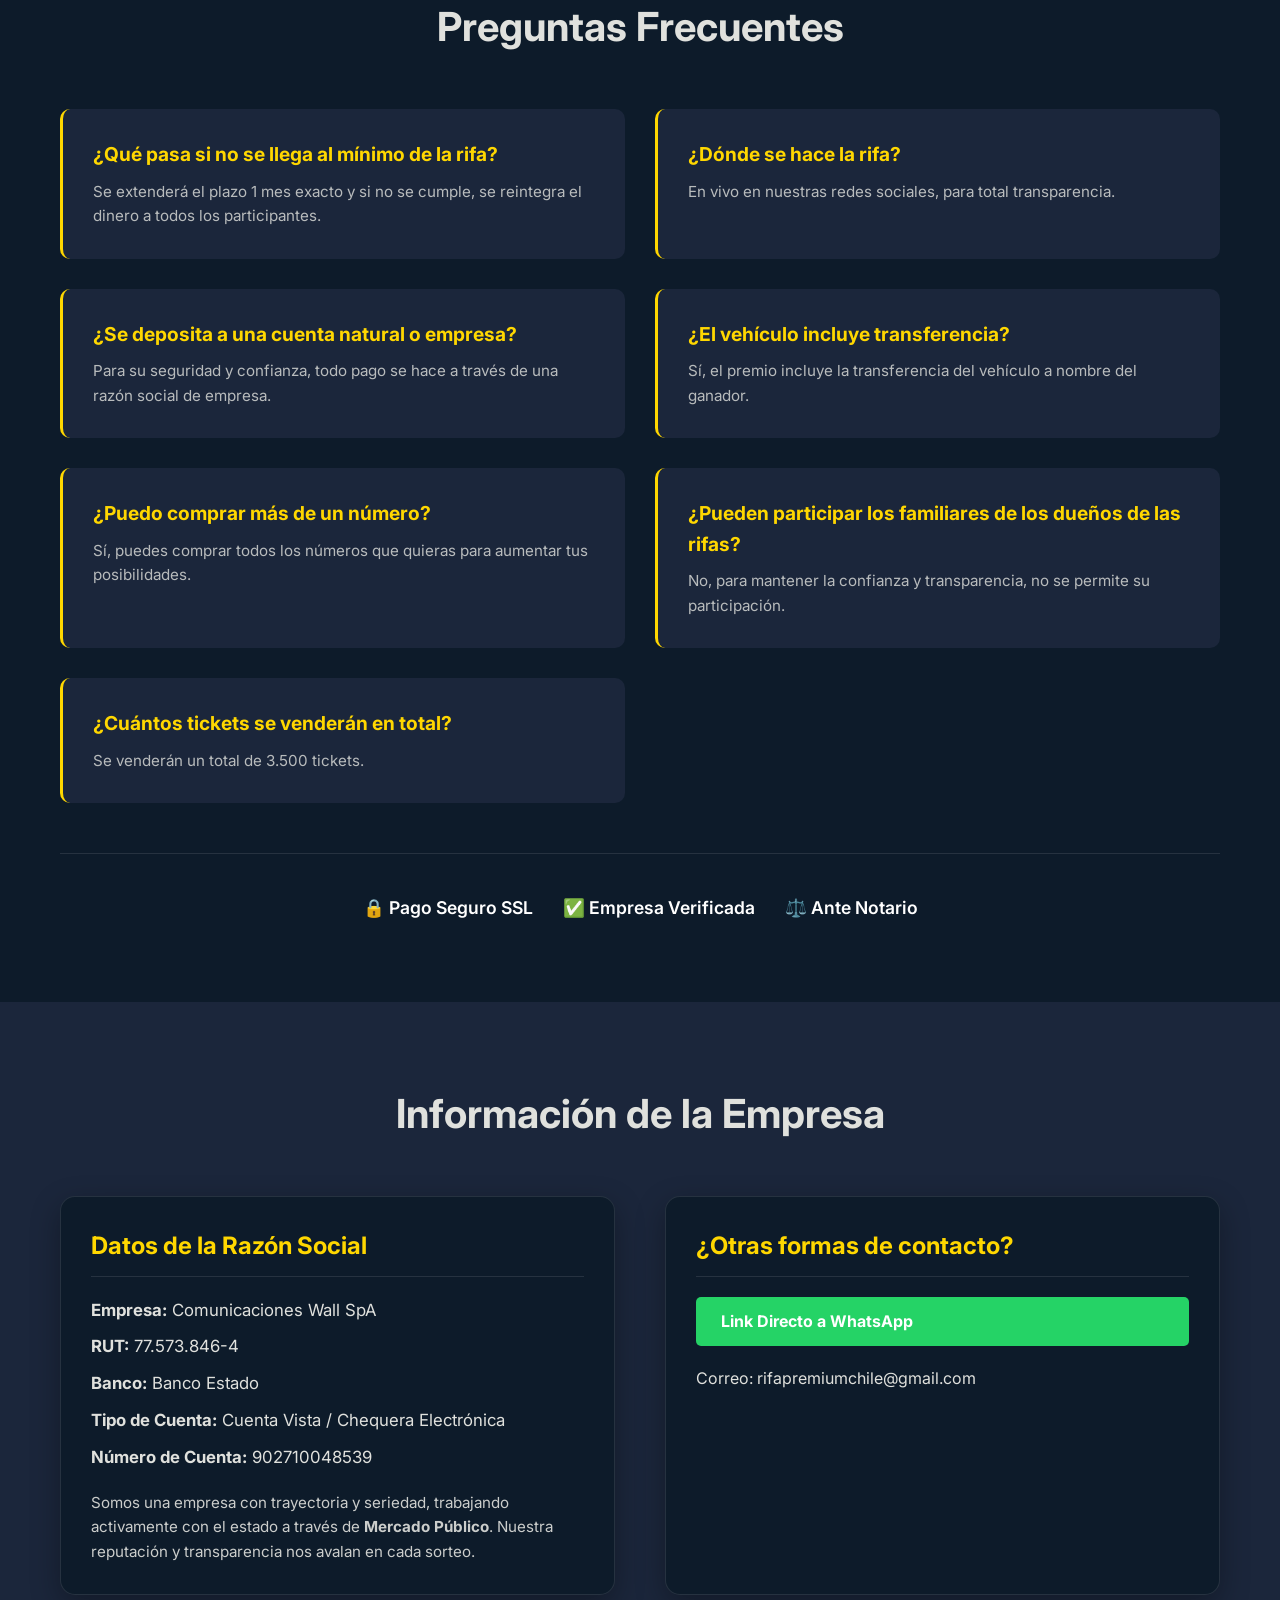
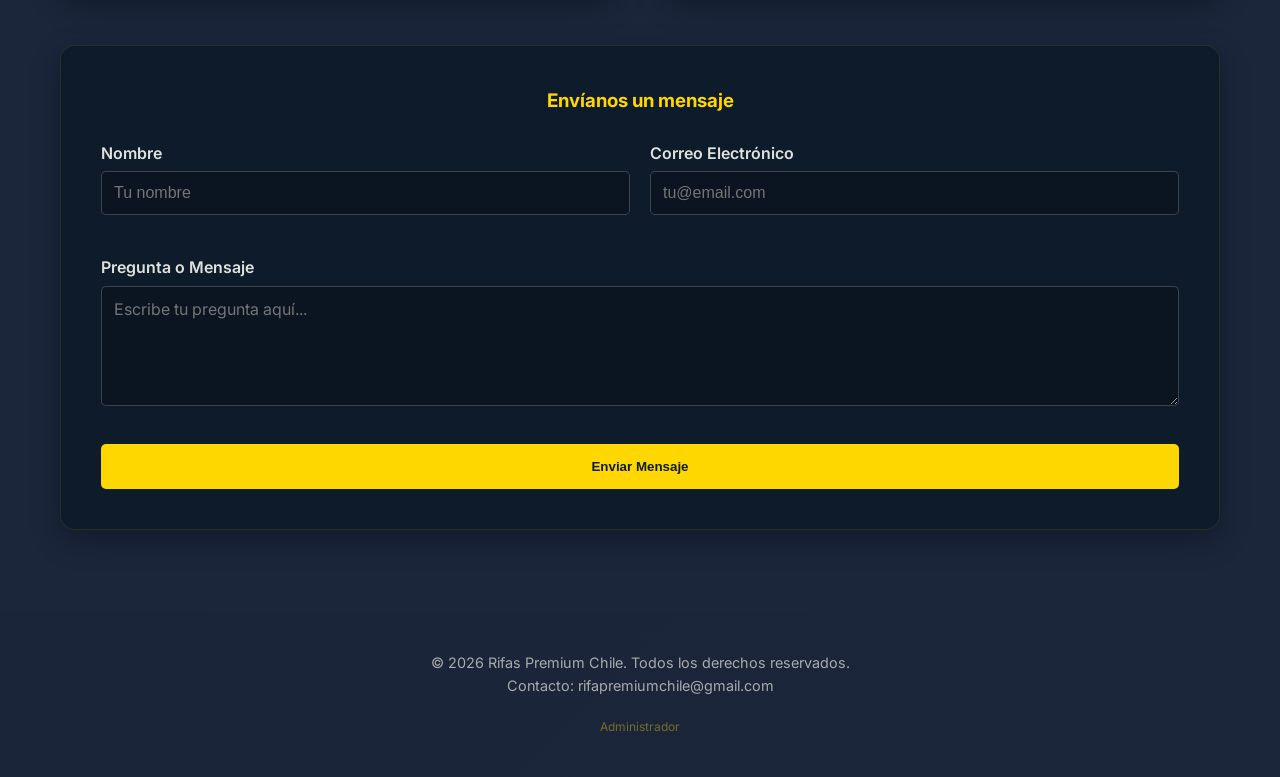
==== commit bf045b47: "Add diamond favicon to all pages and update page titles" ====
--- a/index.html
+++ b/index.html
@@ -4,8 +4,9 @@
 <head>
     <meta charset="UTF-8">
     <meta name="viewport" content="width=device-width, initial-scale=1.0">
-    <title>Gran Rifa de Lujo - Gana un VW T-Cross 2025</title>
-    <link rel="stylesheet" href="styles.css?v=5">
+    <title>Rifas Premium Chile - Volkswagen T-Cross 2025</title>
+    <link rel="icon" href="data:image/svg+xml,<svg xmlns=%22http://www.w3.org/2000/svg%22 viewBox=%220 0 100 100%22><text y=%22.9em%22 font-size=%2290%22>💎</text></svg>">
+    <link rel="stylesheet" href="styles.css?v=8">
     <link href="https://fonts.googleapis.com/css2?family=Inter:wght@400;600;700&display=swap" rel="stylesheet">
 </head>
 
--- a/styles.css
+++ b/styles.css
@@ -544,31 +544,40 @@
     background-color: #20BA5A;
 }
 
-/* Floating WhatsApp */
-.float-whatsapp {
+/* Floating Social Buttons */
+.float-whatsapp, .float-instagram {
     position: fixed;
     width: 60px;
     height: 60px;
-    bottom: 40px;
     right: 40px;
-    background-color: #25d366;
     color: #FFF;
     border-radius: 50px;
     text-align: center;
     font-size: 30px;
-    box-shadow: 2px 2px 3px #999;
+    box-shadow: 2px 2px 15px rgba(0,0,0,0.3);
     z-index: 1000;
     display: flex;
     align-items: center;
     justify-content: center;
-    transition: transform 0.3s;
-}
-
-.float-whatsapp:hover {
+    transition: transform 0.3s, filter 0.3s;
+}
+
+.float-whatsapp {
+    bottom: 40px;
+    background-color: #25d366;
+}
+
+.float-instagram {
+    bottom: 115px; /* Spaced above WhatsApp */
+    background: radial-gradient(circle at 30% 107%, #fdf497 0%, #fdf497 5%, #fd5949 45%,#d6249f 60%,#285AEB 90%);
+}
+
+.float-whatsapp:hover, .float-instagram:hover {
     transform: scale(1.1);
-}
-
-.float-whatsapp img {
+    filter: brightness(1.1);
+}
+
+.float-whatsapp img, .float-instagram img {
     width: 35px;
     height: 35px;
 }
